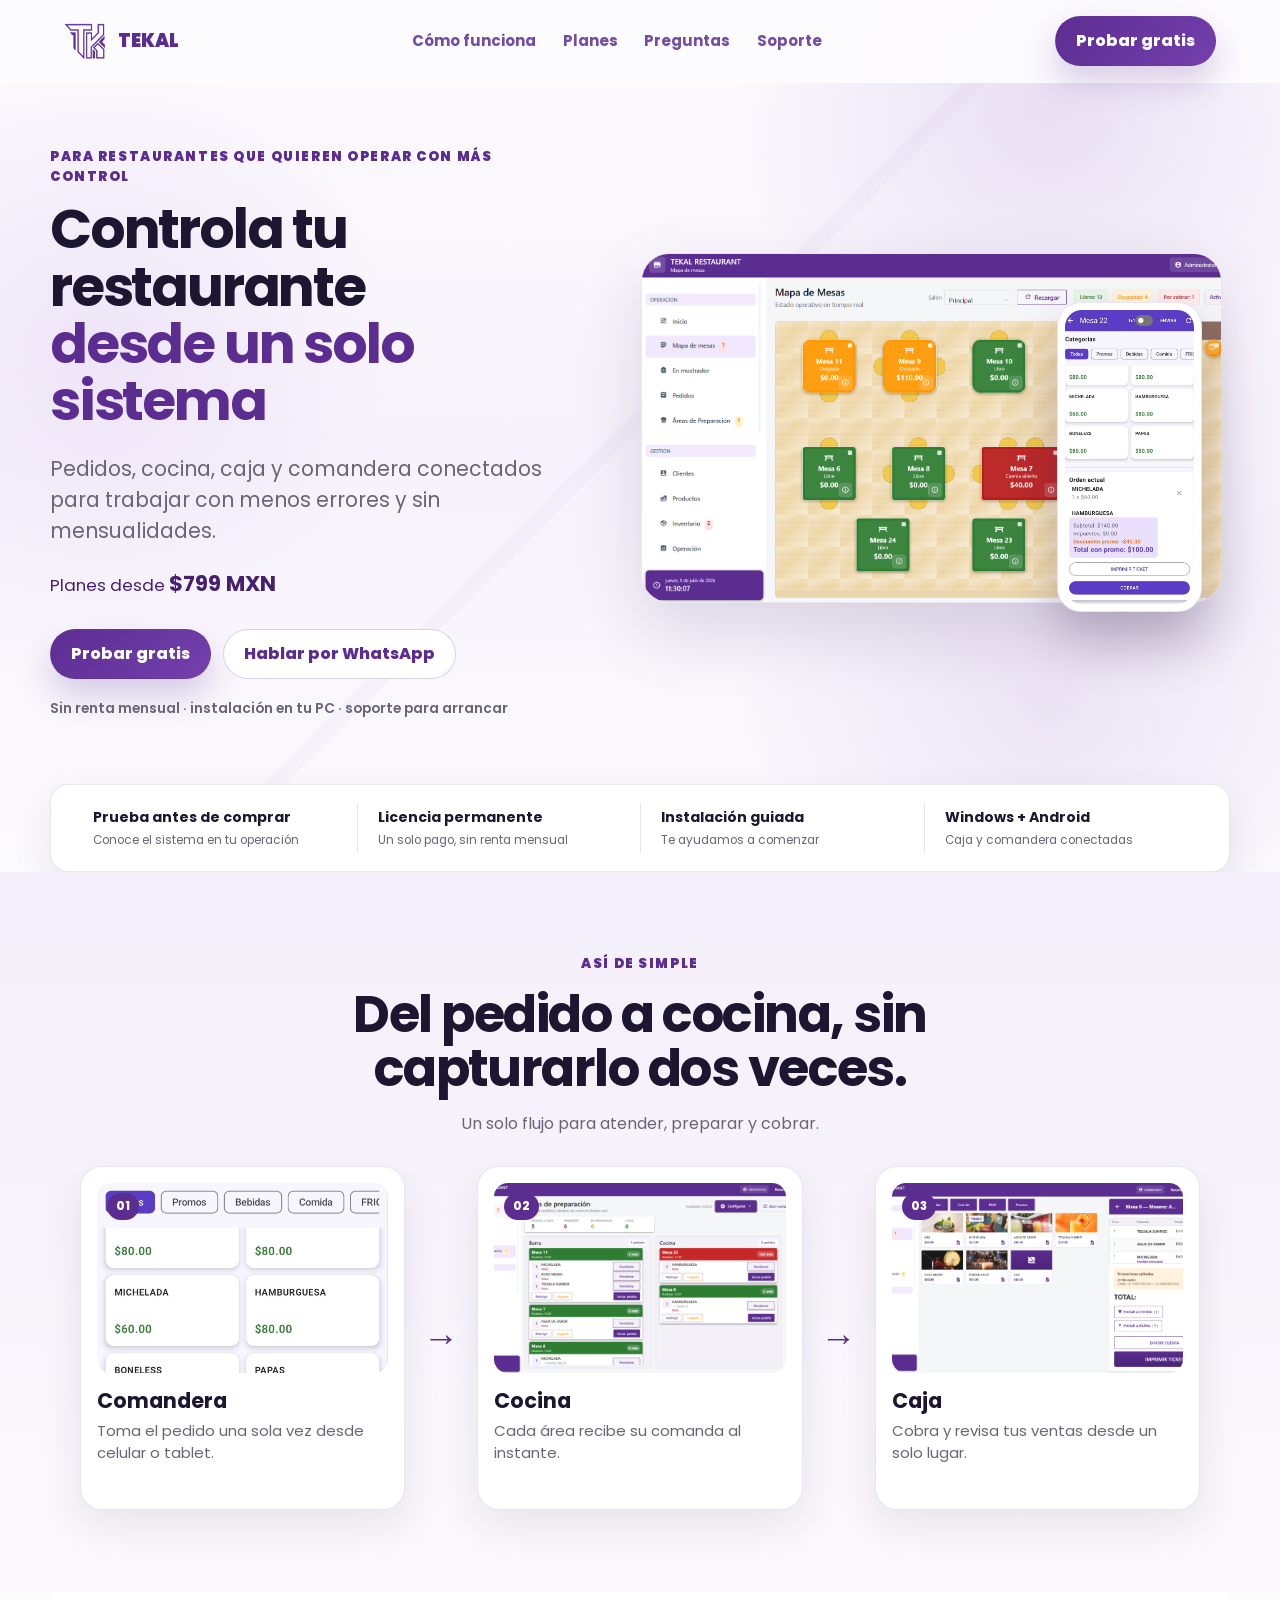
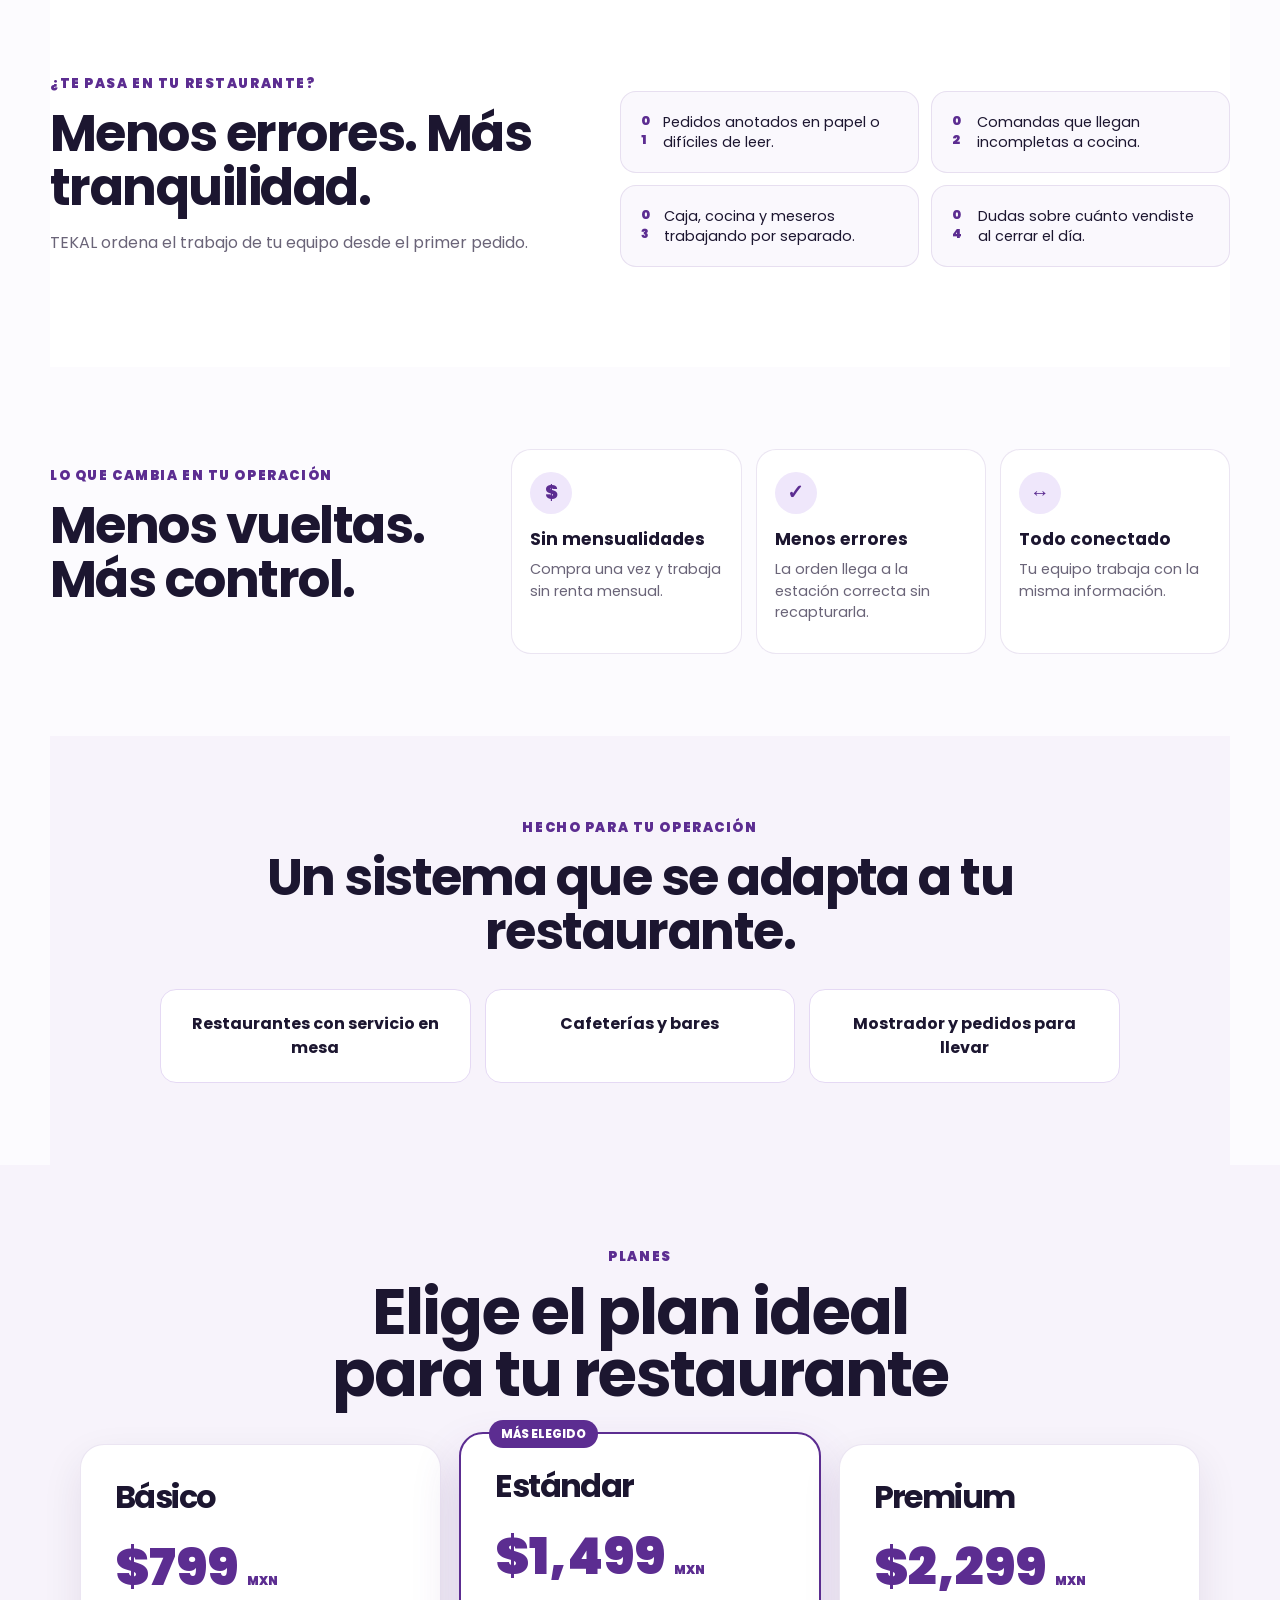
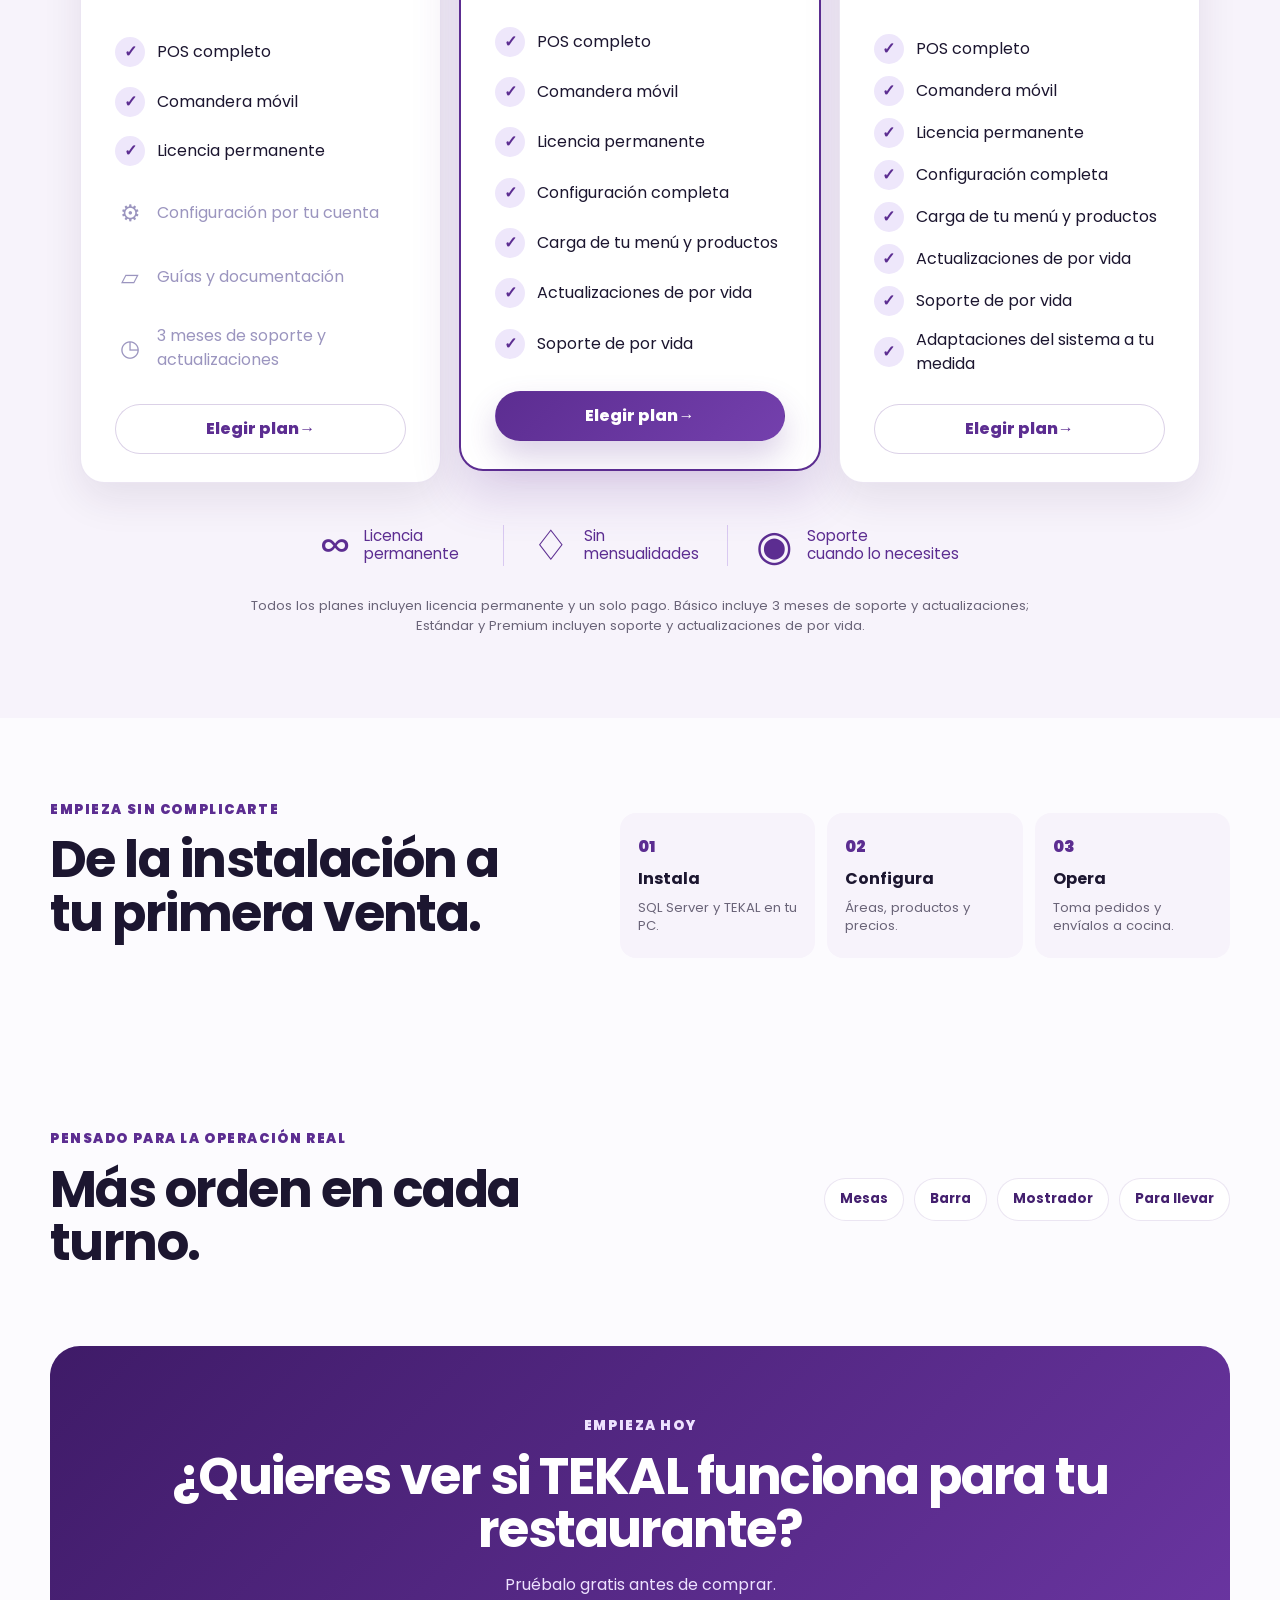
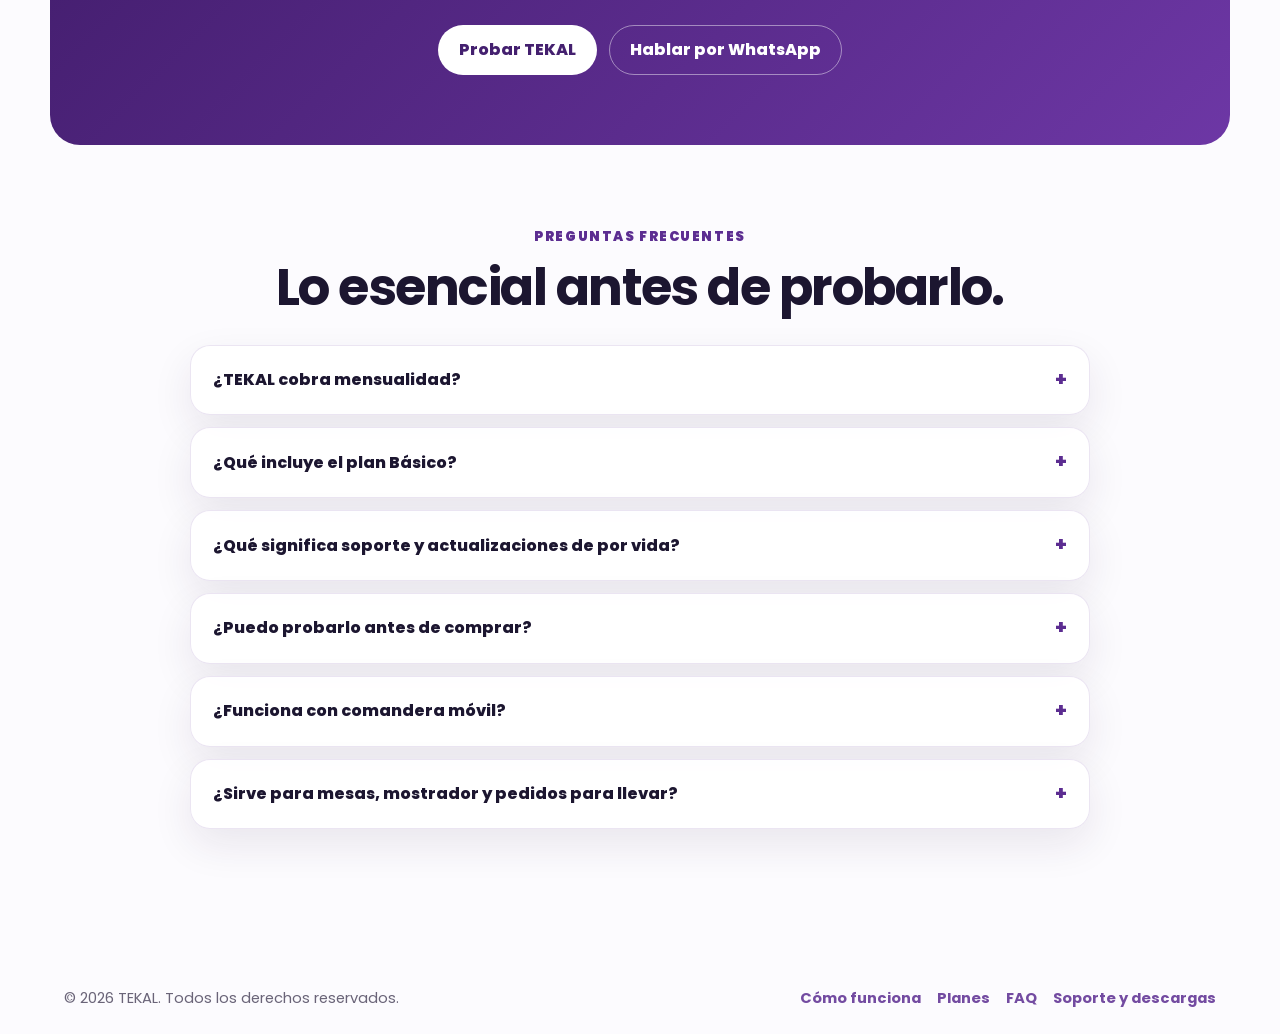
==== index.html @ 5bdc5429 "Mejorar landing y planes comerciales" ====
<!doctype html>
<html lang="es">
  <head>
    <meta charset="utf-8">
    <meta name="viewport" content="width=device-width, initial-scale=1">
    <meta name="description" content="Controla pedidos, cocina y caja con TEKAL: un punto de venta para restaurantes con licencia permanente y sin mensualidades.">
    <meta name="keywords" content="POS restaurante sin mensualidades, punto de venta restaurante, comandera, cocina, licencia permanente, TEKAL">
    <meta name="color-scheme" content="light">
    <meta name="tekal-license-api" content="https://licencias.tekalpos.com">
    <title>TEKAL | Punto de venta para restaurantes sin mensualidades</title>
    <link rel="preconnect" href="https://fonts.googleapis.com">
    <link rel="preconnect" href="https://fonts.gstatic.com" crossorigin>
    <link href="https://fonts.googleapis.com/css2?family=Poppins:wght@400;500;600;700;800;900&display=swap" rel="stylesheet">
    <link rel="stylesheet" href="styles.css">
  </head>
  <body class="landing-page">
    <header class="site-header landing-header">
      <a class="brand" href="#inicio" aria-label="TEKAL inicio">
        <img class="brand-logo" src="LOGO.png" alt="" width="40" height="40">
        <span>TEKAL</span>
      </a>
      <nav class="nav" aria-label="Principal">
        <a href="#funciona">Cómo funciona</a>
        <a href="#planes">Planes</a>
        <a href="#preguntas">Preguntas</a>
        <a href="descargas.html">Soporte</a>
      </nav>
      <a class="header-cta" href="descargas.html#probar">Probar gratis</a>
    </header>

    <main id="inicio">
      <section class="landing-hero">
        <div class="landing-hero-copy">
          <p class="eyebrow">Para restaurantes que quieren operar con más control</p>
          <h1>Controla tu restaurante<br><span>desde un solo sistema</span></h1>
          <p class="landing-lead">Pedidos, cocina, caja y comandera conectados para trabajar con menos errores y sin mensualidades.</p>
          <p class="landing-price">Planes desde <strong>$799 MXN</strong></p>
          <div class="landing-actions">
            <a class="button primary" href="descargas.html#probar">Probar gratis</a>
            <a class="button secondary" href="https://wa.me/524641163543?text=Hola,%20quiero%20saber%20si%20TEKAL%20funciona%20para%20mi%20restaurante" target="_blank" rel="noopener">Hablar por WhatsApp</a>
          </div>
          <p class="landing-reassurance">Sin renta mensual · instalación en tu PC · soporte para arrancar</p>
        </div>
        <div class="landing-hero-visual" aria-label="TEKAL en punto de venta y comandera móvil">
          <figure class="landing-desktop-shot">
            <img src="pc.png" alt="Punto de venta TEKAL con mapa de mesas y operación de restaurante" width="1912" height="974" fetchpriority="high">
          </figure>
          <figure class="landing-mobile-shot">
            <img src="comandera.jpg" alt="Comandera móvil TEKAL para tomar pedidos" width="960" height="1920" fetchpriority="high">
          </figure>
        </div>
      </section>

      <section class="landing-trust" aria-label="Razones para confiar en TEKAL">
        <div><strong>Prueba antes de comprar</strong><span>Conoce el sistema en tu operación</span></div>
        <div><strong>Licencia permanente</strong><span>Un solo pago, sin renta mensual</span></div>
        <div><strong>Instalación guiada</strong><span>Te ayudamos a comenzar</span></div>
        <div><strong>Windows + Android</strong><span>Caja y comandera conectadas</span></div>
      </section>

      <section id="funciona" class="landing-section landing-flow">
        <div class="landing-heading">
          <p class="eyebrow">Así de simple</p>
          <h2>Del pedido a cocina, sin capturarlo dos veces.</h2>
          <p>Un solo flujo para atender, preparar y cobrar.</p>
        </div>
        <div class="flow-grid">
          <article class="flow-card">
            <span class="flow-number">01</span>
            <img src="comandera.jpg" alt="Pedido tomado desde la comandera" loading="lazy">
            <h3>Comandera</h3>
            <p>Toma el pedido una sola vez desde celular o tablet.</p>
          </article>
          <div class="flow-arrow" aria-hidden="true">→</div>
          <article class="flow-card">
            <span class="flow-number">02</span>
            <img src="comandas.png" alt="Comandas recibidas en cocina" loading="lazy">
            <h3>Cocina</h3>
            <p>Cada área recibe su comanda al instante.</p>
          </article>
          <div class="flow-arrow" aria-hidden="true">→</div>
          <article class="flow-card">
            <span class="flow-number">03</span>
            <img src="gestion.png" alt="Caja TEKAL lista para cobrar" loading="lazy">
            <h3>Caja</h3>
            <p>Cobra y revisa tus ventas desde un solo lugar.</p>
          </article>
        </div>
      </section>

      <section class="landing-section landing-problems">
        <div class="landing-heading landing-heading-left">
          <p class="eyebrow">¿Te pasa en tu restaurante?</p>
          <h2>Menos errores. Más tranquilidad.</h2>
          <p>TEKAL ordena el trabajo de tu equipo desde el primer pedido.</p>
        </div>
        <div class="problem-list">
          <div><span>01</span><p>Pedidos anotados en papel o difíciles de leer.</p></div>
          <div><span>02</span><p>Comandas que llegan incompletas a cocina.</p></div>
          <div><span>03</span><p>Caja, cocina y meseros trabajando por separado.</p></div>
          <div><span>04</span><p>Dudas sobre cuánto vendiste al cerrar el día.</p></div>
        </div>
      </section>

      <section class="landing-section landing-benefits-wrap">
        <div class="landing-heading landing-heading-left">
          <p class="eyebrow">Lo que cambia en tu operación</p>
          <h2>Menos vueltas. Más control.</h2>
        </div>
        <div class="benefits-grid">
          <article class="benefit-card">
            <span class="benefit-icon">$</span>
            <h3>Sin mensualidades</h3>
            <p>Compra una vez y trabaja sin renta mensual.</p>
          </article>
          <article class="benefit-card">
            <span class="benefit-icon">✓</span>
            <h3>Menos errores</h3>
            <p>La orden llega a la estación correcta sin recapturarla.</p>
          </article>
          <article class="benefit-card">
            <span class="benefit-icon">↔</span>
            <h3>Todo conectado</h3>
            <p>Tu equipo trabaja con la misma información.</p>
          </article>
        </div>
      </section>

      <section class="landing-section landing-audience">
        <div class="landing-heading">
          <p class="eyebrow">Hecho para tu operación</p>
          <h2>Un sistema que se adapta a tu restaurante.</h2>
        </div>
        <div class="audience-grid">
          <span>Restaurantes con servicio en mesa</span>
          <span>Cafeterías y bares</span>
          <span>Mostrador y pedidos para llevar</span>
        </div>
      </section>

      <section id="planes" class="landing-section landing-pricing">
        <div class="landing-heading">
          <p class="eyebrow">Planes</p>
          <h2>Elige el plan ideal<br>para tu restaurante</h2>
        </div>
        <div class="landing-price-grid">
          <article class="landing-price-card">
            <h3>Básico</h3>
            <p class="landing-card-price">$799 <small>MXN</small></p>
            <ul class="plan-feature-list">
              <li>POS completo</li>
              <li>Comandera móvil</li>
              <li>Licencia permanente</li>
              <li class="is-muted"><span class="plan-feature-icon" aria-hidden="true">⚙</span>Configuración por tu cuenta</li>
              <li class="is-muted"><span class="plan-feature-icon" aria-hidden="true">▱</span>Guías y documentación</li>
              <li class="is-muted"><span class="plan-feature-icon" aria-hidden="true">◷</span>3 meses de soporte y actualizaciones</li>
            </ul>
            <a class="button secondary" href="https://wa.me/524641163543?text=Hola,%20quiero%20informacion%20del%20plan%20Basico%20de%20TEKAL" target="_blank" rel="noopener">Elegir plan <span aria-hidden="true">→</span></a>
          </article>
          <article class="landing-price-card is-featured">
            <p class="plan-tag">Más elegido</p>
            <h3>Estándar</h3>
            <p class="landing-card-price">$1,499 <small>MXN</small></p>
            <ul class="plan-feature-list">
              <li>POS completo</li>
              <li>Comandera móvil</li>
              <li>Licencia permanente</li>
              <li>Configuración completa</li>
              <li>Carga de tu menú y productos</li>
              <li>Actualizaciones de por vida</li>
              <li>Soporte de por vida</li>
            </ul>
            <a class="button primary" href="https://wa.me/524641163543?text=Hola,%20quiero%20informacion%20del%20plan%20Estandar%20de%20TEKAL" target="_blank" rel="noopener">Elegir plan <span aria-hidden="true">→</span></a>
          </article>
          <article class="landing-price-card">
            <h3>Premium</h3>
            <p class="landing-card-price">$2,299 <small>MXN</small></p>
            <ul class="plan-feature-list">
              <li>POS completo</li>
              <li>Comandera móvil</li>
              <li>Licencia permanente</li>
              <li>Configuración completa</li>
              <li>Carga de tu menú y productos</li>
              <li>Actualizaciones de por vida</li>
              <li>Soporte de por vida</li>
              <li>Adaptaciones del sistema a tu medida</li>
            </ul>
            <a class="button secondary" href="https://wa.me/524641163543?text=Hola,%20quiero%20informacion%20del%20plan%20Premium%20de%20TEKAL" target="_blank" rel="noopener">Elegir plan <span aria-hidden="true">→</span></a>
          </article>
        </div>
        <div class="plan-value-strip" aria-label="Beneficios incluidos">
          <div><span aria-hidden="true">∞</span><p>Licencia<br>permanente</p></div>
          <div><span aria-hidden="true">♢</span><p>Sin<br>mensualidades</p></div>
          <div><span aria-hidden="true">◉</span><p>Soporte<br>cuando lo necesites</p></div>
        </div>
        <p class="plan-terms">Todos los planes incluyen licencia permanente y un solo pago. Básico incluye 3 meses de soporte y actualizaciones; Estándar y Premium incluyen soporte y actualizaciones de por vida.</p>
      </section>

      <section class="landing-section landing-setup">
        <div class="landing-heading landing-heading-left">
          <p class="eyebrow">Empieza sin complicarte</p>
          <h2>De la instalación a tu primera venta.</h2>
        </div>
        <ol class="setup-steps">
          <li><strong>Instala</strong><span>SQL Server y TEKAL en tu PC.</span></li>
          <li><strong>Configura</strong><span>Áreas, productos y precios.</span></li>
          <li><strong>Opera</strong><span>Toma pedidos y envíalos a cocina.</span></li>
        </ol>
      </section>

      <section class="landing-proof" aria-label="Tipos de operación">
        <div>
          <p class="eyebrow">Pensado para la operación real</p>
          <h2>Más orden en cada turno.</h2>
        </div>
        <div class="proof-points">
          <span>Mesas</span><span>Barra</span><span>Mostrador</span><span>Para llevar</span>
        </div>
      </section>

      <section class="landing-final-cta">
        <p class="eyebrow">Empieza hoy</p>
        <h2>¿Quieres ver si TEKAL funciona para tu restaurante?</h2>
        <p>Pruébalo gratis antes de comprar.</p>
        <div class="landing-actions">
          <a class="button primary" href="descargas.html#probar">Probar TEKAL</a>
          <a class="button secondary" href="https://wa.me/524641163543?text=Hola,%20quiero%20probar%20TEKAL%20en%20mi%20restaurante" target="_blank" rel="noopener">Hablar por WhatsApp</a>
        </div>
      </section>

      <section id="preguntas" class="landing-section landing-faq">
        <div class="landing-heading">
          <p class="eyebrow">Preguntas frecuentes</p>
          <h2>Lo esencial antes de probarlo.</h2>
        </div>
        <div class="faq-list">
          <details><summary>¿TEKAL cobra mensualidad?<span>+</span></summary><p>No. TEKAL se vende con licencia permanente y un solo pago.</p></details>
          <details><summary>¿Qué incluye el plan Básico?<span>+</span></summary><p>POS completo, comandera móvil, licencia permanente, guías y 3 meses de soporte y actualizaciones.</p></details>
          <details><summary>¿Qué significa soporte y actualizaciones de por vida?<span>+</span></summary><p>En Estándar y Premium incluye acompañamiento y acceso a nuevas versiones durante la vida de tu licencia.</p></details>
          <details><summary>¿Puedo probarlo antes de comprar?<span>+</span></summary><p>Sí. Descarga el instalador, pruébalo y escríbenos si quieres apoyo para configurarlo.</p></details>
          <details><summary>¿Funciona con comandera móvil?<span>+</span></summary><p>Sí. La comandera Android permite tomar pedidos y enviarlos directo a cocina o barra.</p></details>
          <details><summary>¿Sirve para mesas, mostrador y pedidos para llevar?<span>+</span></summary><p>Sí. Puedes adaptar el flujo a servicio en mesa, barra, mostrador y pedidos para llevar.</p></details>
        </div>
      </section>
    </main>

    <footer class="footer landing-footer">
      <span>&copy; <span id="year">2026</span> TEKAL. Todos los derechos reservados.</span>
      <nav aria-label="Footer">
        <a href="#funciona">Cómo funciona</a>
        <a href="#planes">Planes</a>
        <a href="#preguntas">FAQ</a>
        <a href="descargas.html">Soporte y descargas</a>
      </nav>
    </footer>
    <script src="script.js"></script>
  </body>
</html>
---- styles.css ----
:root {
  color-scheme: light;
  --bg: #f7f4fb;
  --bg-strong: #efe8f8;
  --surface: rgba(255, 255, 255, 0.92);
  --surface-strong: #ffffff;
  --surface-dark: #241436;
  --text: #1c1630;
  --muted: #6a6478;
  --line: rgba(92, 45, 145, 0.12);
  --accent: #5c2d91;
  --accent-strong: #44206f;
  --accent-soft: #efe7fb;
  --accent-glow: rgba(92, 45, 145, 0.15);
  --success: #0f766e;
  --shadow: 0 28px 70px rgba(40, 22, 68, 0.14);
  --shadow-soft: 0 16px 40px rgba(40, 22, 68, 0.09);
  --radius-lg: 28px;
  --radius-md: 20px;
  --radius-sm: 14px;
}

* {
  box-sizing: border-box;
}

html {
  scroll-behavior: smooth;
}

body {
  margin: 0;
  background:
    radial-gradient(circle at top left, rgba(92, 45, 145, 0.12), transparent 28%),
    radial-gradient(circle at 85% 12%, rgba(170, 146, 209, 0.2), transparent 20%),
    linear-gradient(180deg, #fbf9ff 0%, var(--bg) 100%);
  color: var(--text);
  font-family: Poppins, "Segoe UI", sans-serif;
  line-height: 1.5;
}

a {
  color: inherit;
  text-decoration: none;
}

img {
  display: block;
  max-width: 100%;
}

button,
input,
textarea,
select {
  font: inherit;
}

h1,
h2,
h3,
p,
span,
li,
strong {
  overflow-wrap: anywhere;
}

.site-header {
  position: sticky;
  top: 0;
  z-index: 30;
  display: grid;
  grid-template-columns: auto 1fr auto;
  align-items: center;
  gap: 24px;
  padding: 16px clamp(20px, 5vw, 72px);
  border-bottom: 1px solid rgba(255, 255, 255, 0.55);
  background: rgba(251, 249, 255, 0.96);
}

.brand {
  display: inline-flex;
  align-items: center;
  gap: 12px;
  color: var(--accent);
  font-size: 1.15rem;
  font-weight: 900;
}

.brand-logo {
  width: 42px;
  height: 42px;
  object-fit: contain;
}

.nav {
  display: flex;
  justify-content: center;
  gap: clamp(12px, 2.1vw, 28px);
  color: var(--accent);
  font-size: 0.94rem;
  font-weight: 700;
}

.nav a,
.footer nav a {
  opacity: 0.85;
  transition: opacity 160ms ease, transform 160ms ease;
}

.nav a:hover,
.footer nav a:hover {
  opacity: 1;
  transform: translateY(-1px);
}

.header-cta,
.button {
  display: inline-flex;
  align-items: center;
  justify-content: center;
  min-height: 48px;
  border-radius: 999px;
  padding: 12px 20px;
  border: 1px solid transparent;
  font-weight: 800;
  text-align: center;
  transition: transform 160ms ease, box-shadow 160ms ease, background 160ms ease, border-color 160ms ease;
}

.header-cta,
.button.primary {
  background: linear-gradient(135deg, var(--accent) 0%, #7440ad 100%);
  color: #fff;
  box-shadow: 0 16px 32px rgba(92, 45, 145, 0.22);
}

.button.secondary {
  border-color: rgba(92, 45, 145, 0.22);
  background: rgba(255, 255, 255, 0.92);
  color: var(--accent);
}

.button.ghost {
  border-color: transparent;
  background: rgba(92, 45, 145, 0.08);
  color: var(--accent-strong);
}

.button.large {
  min-width: 240px;
}

.header-cta:hover,
.button:hover {
  transform: translateY(-1px);
}

.hero {
  padding: clamp(64px, 9vw, 120px) clamp(20px, 5vw, 72px);
}

.hero-grid {
  display: grid;
  grid-template-columns: minmax(0, 1.08fr) minmax(360px, 0.92fr);
  align-items: center;
  gap: clamp(34px, 6vw, 84px);
}

.hero-copy {
  max-width: 760px;
}

.eyebrow {
  margin: 0 0 14px;
  color: var(--accent);
  font-size: 0.82rem;
  font-weight: 900;
  letter-spacing: 0.12em;
  text-transform: uppercase;
}

h1 {
  margin: 0;
  font-size: clamp(2.55rem, 6vw, 5.4rem);
  line-height: 0.95;
  letter-spacing: -0.04em;
}

h2 {
  margin: 0;
  font-size: clamp(2rem, 4vw, 3.4rem);
  line-height: 1.02;
  letter-spacing: -0.03em;
}

h3 {
  margin: 0;
  font-size: clamp(1.25rem, 2vw, 1.7rem);
  line-height: 1.12;
}

.lead,
.section-heading p,
.zigzag-copy p,
.price-note,
.support-card p,
.route-card p,
.use-card p,
.faq-list p,
.contact-copy p {
  color: var(--muted);
}

.lead {
  max-width: 700px;
  margin: 24px 0 0;
  font-size: clamp(1.04rem, 1.8vw, 1.18rem);
}

.hero-actions,
.stack-actions,
.contact-inline,
.contact-actions {
  display: flex;
  flex-wrap: wrap;
  gap: 12px;
}

.hero-actions {
  margin-top: 32px;
}

.hero-metrics {
  display: grid;
  grid-template-columns: repeat(3, minmax(0, 1fr));
  gap: 14px;
  margin-top: 28px;
}

.hero-metrics article,
.trust-card,
.route-card,
.use-card,
.support-card,
.price-card,
.route-blueprint,
.faq-list details {
  border: 1px solid var(--line);
  background: var(--surface);
  box-shadow: var(--shadow-soft);
}

.hero-metrics article {
  display: grid;
  gap: 8px;
  min-height: 118px;
  padding: 20px;
  border-radius: var(--radius-md);
}

.hero-metrics strong {
  font-size: 1rem;
}

.hero-metrics span {
  color: var(--muted);
  font-size: 0.92rem;
}

.hero-visual {
  min-height: 470px;
}

.device-stage {
  position: relative;
  min-height: 470px;
}

.product-shot,
.feature-shot {
  margin: 0;
}

.product-shot img,
.feature-shot img {
  display: block;
  width: 100%;
  height: auto;
  object-fit: cover;
}

.product-shot figcaption,
.feature-shot figcaption {
  margin-top: 12px;
  color: var(--muted);
  font-size: 0.88rem;
}

.product-shot-label {
  color: var(--muted);
  font-size: 0.82rem;
  line-height: 1.35;
}

.product-shot-desktop,
.product-shot-mobile,
.feature-shot,
.kitchen-note {
  border: 1px solid var(--line);
  background: var(--surface);
  box-shadow: var(--shadow-soft);
}

.product-shot-desktop {
  position: absolute;
  top: 26px;
  right: 34px;
  left: 34px;
  max-width: 560px;
  margin-left: auto;
  padding: 14px;
  border-radius: 32px;
  box-shadow: 0 34px 60px rgba(33, 17, 58, 0.2);
}

.product-shot-desktop img {
  border-radius: 20px;
}

.product-shot-mobile {
  position: absolute;
  right: 10px;
  bottom: 86px;
  width: 168px;
  padding: 9px;
  border-radius: 28px;
  transform: none;
  box-shadow: 0 28px 50px rgba(28, 14, 49, 0.24);
  z-index: 2;
}

.product-shot-mobile img {
  border-radius: 18px;
}

.product-shot-mobile figcaption {
  margin-top: 10px;
  font-size: 0.8rem;
}

.product-shot-label-mobile {
  position: absolute;
  right: 2px;
  bottom: 10px;
  width: 186px;
  text-align: center;
}

.section {
  padding: clamp(60px, 8vw, 104px) clamp(20px, 5vw, 72px);
  content-visibility: auto;
  contain-intrinsic-size: 780px;
}

.section-soft {
  background:
    radial-gradient(circle at top right, rgba(92, 45, 145, 0.08), transparent 24%),
    linear-gradient(180deg, rgba(239, 232, 248, 0.58), rgba(251, 249, 255, 0.28));
}

.section-heading {
  max-width: 860px;
  margin-bottom: 34px;
}

.section-heading.centered {
  margin-right: auto;
  margin-left: auto;
  text-align: center;
}

.section-heading p {
  margin: 14px 0 0;
  font-size: 1rem;
}

.section-heading.centered p {
  margin-right: auto;
  margin-left: auto;
}

.trust-strip {
  display: grid;
  grid-template-columns: repeat(3, minmax(0, 1fr));
  gap: 16px;
  padding-top: 0;
}

.trust-card {
  padding: 18px 20px;
  border-radius: var(--radius-md);
  font-weight: 700;
}

.zigzag-stack {
  display: grid;
  gap: 24px;
}

.zigzag-row {
  display: grid;
  grid-template-columns: minmax(0, 1fr) minmax(320px, 0.9fr);
  align-items: center;
  gap: clamp(20px, 4vw, 48px);
  padding: clamp(22px, 3vw, 34px);
  border-radius: 34px;
  background: linear-gradient(180deg, rgba(255, 255, 255, 0.9), rgba(244, 238, 252, 0.8));
  border: 1px solid rgba(92, 45, 145, 0.1);
  box-shadow: var(--shadow-soft);
}

.zigzag-row.reverse {
  grid-template-columns: minmax(320px, 0.9fr) minmax(0, 1fr);
}

.zigzag-row.reverse .zigzag-copy {
  order: 2;
}

.zigzag-row.reverse .zigzag-visual {
  order: 1;
}

.zigzag-copy {
  display: grid;
  gap: 16px;
}

.mini-benefits {
  display: flex;
  flex-wrap: wrap;
  gap: 10px;
}

.mini-benefits span,
.contact-points span {
  display: inline-flex;
  align-items: center;
  min-height: 40px;
  border: 1px solid rgba(92, 45, 145, 0.12);
  border-radius: 999px;
  padding: 8px 14px;
  background: rgba(255, 255, 255, 0.86);
  color: var(--text);
  font-size: 0.9rem;
  font-weight: 700;
}

.zigzag-visual {
  display: grid;
  place-items: center;
}

.feature-shot {
  width: 100%;
  padding: 12px;
  border-radius: 24px;
  box-shadow: 0 24px 44px rgba(34, 18, 58, 0.14);
}

.feature-shot img {
  border-radius: 16px;
}

.feature-shot-mobile {
  max-width: 240px;
  transform: none;
}

.feature-shot-desktop {
  max-width: 420px;
}

.feature-shot.compact {
  max-width: 320px;
}

.kitchen-proof {
  display: grid;
  gap: 16px;
  width: 100%;
  max-width: 420px;
}

.kitchen-note {
  border-radius: 24px;
  padding: 20px;
}

.kitchen-note strong {
  display: block;
  margin-bottom: 8px;
  font-size: 1.02rem;
}

.kitchen-note p {
  margin: 0;
}

.pricing-grid,
.route-grid,
.download-grid,
.use-grid {
  display: grid;
  gap: 18px;
}

.pricing-grid {
  grid-template-columns: repeat(3, minmax(0, 1fr));
}

.price-card,
.support-card,
.route-card,
.use-card {
  display: flex;
  flex-direction: column;
  border-radius: 28px;
  padding: 28px;
}

.price-card {
  min-height: 470px;
}

.price-card.featured {
  border-color: rgba(92, 45, 145, 0.26);
  box-shadow: var(--shadow);
}

.plan-tag,
.support-kicker {
  align-self: flex-start;
  margin: 0 0 14px;
  border-radius: 999px;
  padding: 7px 12px;
  background: rgba(92, 45, 145, 0.12);
  color: var(--accent);
  font-size: 0.78rem;
  font-weight: 900;
  text-transform: uppercase;
}

.price {
  margin: 10px 0 0;
  color: var(--accent);
  font-size: 1.8rem;
  font-weight: 900;
}

.price-card ul {
  display: grid;
  gap: 12px;
  margin: 20px 0 0;
  padding: 0;
  list-style: none;
}

.price-card li {
  position: relative;
  padding-left: 28px;
  color: var(--muted);
}

.price-card li::before {
  content: "✓";
  position: absolute;
  top: 0;
  left: 0;
  color: var(--accent);
  font-weight: 900;
}

.price-card .button,
.support-card .button {
  margin-top: auto;
}

.price-note {
  max-width: 860px;
  margin: 18px auto 0;
  text-align: center;
}

.use-grid {
  grid-template-columns: repeat(4, minmax(0, 1fr));
}

.use-card {
  min-height: 190px;
  justify-content: space-between;
}

.faq-list {
  display: grid;
  gap: 12px;
  max-width: 920px;
  margin: 0 auto;
}

.faq-list details {
  overflow: hidden;
  border-radius: 20px;
}

.faq-list summary {
  display: flex;
  align-items: center;
  justify-content: space-between;
  gap: 18px;
  cursor: pointer;
  padding: 20px 22px;
  font-weight: 800;
  list-style: none;
}

.faq-list summary::-webkit-details-marker {
  display: none;
}

.faq-list summary span {
  color: var(--accent);
  font-size: 1.2rem;
}

.faq-list p {
  margin: 0;
  padding: 0 22px 20px;
}

.route-blueprint {
  border-radius: 34px;
}

.route-grid,
.download-grid {
  grid-template-columns: repeat(3, minmax(0, 1fr));
}

.route-card strong,
.support-card h3,
.use-card h3 {
  margin-bottom: 10px;
}

.contact {
  display: grid;
  grid-template-columns: minmax(0, 1fr) auto;
  align-items: center;
  gap: 28px;
  padding: clamp(52px, 8vw, 94px) clamp(20px, 5vw, 72px);
  background:
    radial-gradient(circle at top right, rgba(255, 255, 255, 0.16), transparent 28%),
    linear-gradient(135deg, #341d53 0%, var(--accent) 100%);
  color: #fff;
  content-visibility: auto;
  contain-intrinsic-size: 420px;
}

.contact-copy h2,
.contact .eyebrow {
  color: #fff;
}

.contact .eyebrow {
  opacity: 0.76;
}

.contact-copy p:not(.eyebrow) {
  margin-top: 14px;
  color: rgba(255, 255, 255, 0.82);
}

.contact-points {
  display: flex;
  flex-wrap: wrap;
  gap: 10px;
  margin-top: 20px;
}

.contact-points span {
  border-color: rgba(255, 255, 255, 0.18);
  background: rgba(255, 255, 255, 0.12);
  color: #fff;
}

.contact-info {
  font-weight: 800;
}

.contact-actions {
  justify-content: flex-end;
}

.contact .button.secondary {
  border-color: rgba(255, 255, 255, 0.22);
  background: rgba(255, 255, 255, 0.12);
  color: #fff;
}

.footer {
  display: flex;
  align-items: center;
  justify-content: space-between;
  gap: 18px;
  padding: 24px clamp(20px, 5vw, 72px);
  color: var(--muted);
  font-size: 0.92rem;
}

.footer nav {
  display: flex;
  flex-wrap: wrap;
  gap: 16px;
  color: var(--accent);
  font-weight: 700;
}

.support-hero {
  min-height: auto;
  padding-bottom: 40px;
}

.downloads-page .hero-copy {
  max-width: 860px;
}

.support-card {
  min-height: 290px;
}

.stack-actions {
  margin-top: 16px;
}

.contact-inline {
  justify-content: center;
  margin-top: 24px;
}

@media (max-width: 1120px) {
  .site-header {
    grid-template-columns: 1fr auto;
  }

  .nav {
    grid-column: 1 / -1;
    grid-row: 2;
    justify-content: flex-start;
    overflow-x: auto;
    padding-bottom: 2px;
  }

  .hero-grid,
  .zigzag-row,
  .zigzag-row.reverse,
  .contact {
    grid-template-columns: 1fr;
  }

  .zigzag-row.reverse .zigzag-copy,
  .zigzag-row.reverse .zigzag-visual {
    order: initial;
  }

  .hero-metrics,
  .trust-strip,
  .pricing-grid,
  .route-grid,
  .download-grid,
  .use-grid {
    grid-template-columns: repeat(2, minmax(0, 1fr));
  }

  .hero-visual {
    min-height: 500px;
  }

  .contact-actions {
    justify-content: flex-start;
  }
}

@media (max-width: 760px) {
  .site-header,
  .footer {
    align-items: stretch;
  }

  .site-header {
    gap: 14px;
  }

  .nav {
    gap: 16px;
  }

  .hero-actions,
  .stack-actions,
  .contact-inline,
  .contact-actions {
    flex-direction: column;
  }

  .button,
  .header-cta {
    width: 100%;
  }

  .hero-metrics,
  .trust-strip,
  .pricing-grid,
  .route-grid,
  .download-grid,
  .use-grid {
    grid-template-columns: 1fr;
  }

  .hero-visual,
  .device-stage {
    min-height: 430px;
  }

  .product-shot-desktop {
    top: 8px;
    right: 28px;
    left: 0;
    max-width: 100%;
    padding: 10px;
    transform: none;
  }

  .product-shot-mobile {
    right: 0;
    bottom: 72px;
    width: 138px;
  }

  .product-shot-label-mobile {
    right: -8px;
    bottom: 6px;
    width: 154px;
    font-size: 0.76rem;
  }

  .price-card,
  .support-card,
  .use-card {
    min-height: auto;
  }

  .footer {
    flex-direction: column;
  }
}

.portal-page .site-header {
  position: sticky;
}

.portal-auth-locked .site-header,
.portal-auth-locked .footer {
  display: none;
}

.portal-auth-locked main {
  min-height: 100vh;
}

.portal-login {
  min-height: calc(100vh - 90px);
  display: grid;
  place-items: center;
}

.portal-login-card,
.panel-like {
  border: 1px solid var(--line);
  background: var(--surface);
  box-shadow: var(--shadow-soft);
  border-radius: var(--radius-lg);
}

.portal-login-card {
  width: min(100%, 640px);
  padding: 36px;
}

.portal-form {
  display: grid;
  gap: 14px;
  margin-top: 24px;
}

.portal-form label {
  display: grid;
  gap: 8px;
  font-weight: 700;
  color: var(--text);
}

.portal-form input {
  min-height: 48px;
  border: 1px solid var(--line);
  border-radius: 16px;
  padding: 12px 14px;
  background: #fff;
  color: var(--text);
}

.portal-status {
  margin-top: 16px;
  color: var(--muted);
  font-weight: 600;
}

.portal-hero {
  padding-bottom: 32px;
}

.portal-steps-card {
  margin-bottom: 18px;
}

.portal-steps {
  display: grid;
  gap: 16px;
  margin-top: 18px;
}

.portal-step {
  display: grid;
  grid-template-columns: 56px minmax(0, 1fr);
  gap: 16px;
  align-items: start;
  padding: 18px;
  border: 1px solid var(--line);
  border-radius: var(--radius-md);
  background: rgba(255, 255, 255, 0.72);
}

.portal-step-number {
  display: grid;
  place-items: center;
  width: 56px;
  height: 56px;
  border-radius: 18px;
  background: linear-gradient(135deg, var(--accent), #ff9f5a);
  color: #fff;
  font-size: 1.25rem;
  font-weight: 800;
  box-shadow: 0 14px 32px rgba(255, 127, 17, 0.22);
}

.portal-step strong {
  display: block;
  margin-bottom: 8px;
  font-size: 1.02rem;
}

.portal-step p {
  margin-bottom: 14px;
  color: var(--muted);
}

.portal-grid {
  align-items: start;
}

.panel-like {
  padding: 28px;
}

.portal-list {
  display: grid;
  gap: 14px;
}

.portal-list-item {
  border: 1px solid var(--line);
  border-radius: var(--radius-md);
  padding: 18px;
  background: rgba(255, 255, 255, 0.9);
}

.portal-list-item strong,
.portal-list-item span {
  display: block;
}

.portal-list-item span {
  margin-top: 4px;
  color: var(--muted);
}

.metric-meta {
  margin-top: 10px;
  color: var(--muted);
  font-size: 0.9rem;
}

.empty-state {
  color: var(--muted);
  font-weight: 600;
}

.dual-grid {
  display: grid;
  grid-template-columns: repeat(2, minmax(0, 1fr));
  gap: 18px;
}

.portal-standalone-card {
  text-align: center;
}

@media (max-width: 1120px) {
  .dual-grid {
    grid-template-columns: 1fr;
  }
}

@media (max-width: 640px) {
  .portal-step {
    grid-template-columns: 1fr;
  }
}

/* Landing comercial: una idea clara por bloque. Estas reglas se limitan a index.html. */
.landing-page {
  background: #fcfbfe;
}

.landing-header {
  background: rgba(252, 251, 254, 0.94);
  backdrop-filter: blur(14px);
}

.landing-hero,
.landing-section,
.landing-proof,
.landing-final-cta {
  width: min(1180px, calc(100% - 40px));
  margin-inline: auto;
}

.landing-hero {
  display: grid;
  grid-template-columns: minmax(0, 0.92fr) minmax(460px, 1.08fr);
  align-items: center;
  gap: clamp(38px, 7vw, 96px);
  min-height: min(680px, calc(100vh - 76px));
  padding: clamp(48px, 6vw, 82px) 0;
}

.landing-hero-copy h1 {
  max-width: 700px;
  font-size: clamp(2.45rem, 4.3vw, 4.25rem);
  line-height: 1.04;
}

.landing-hero-copy h1 span {
  color: var(--accent);
}

.landing-lead {
  max-width: 550px;
  margin: 25px 0 0;
  color: var(--muted);
  font-size: clamp(1.08rem, 1.7vw, 1.28rem);
}

.landing-price {
  margin: 22px 0 0;
  color: var(--accent-strong);
  font-size: 1.05rem;
}

.landing-price strong {
  font-size: 1.35rem;
}

.landing-actions {
  display: flex;
  flex-wrap: wrap;
  gap: 12px;
  margin-top: 28px;
}

.landing-reassurance {
  margin: 20px 0 0;
  color: var(--muted);
  font-size: 0.86rem;
  font-weight: 600;
}

.landing-hero-visual {
  position: relative;
  min-height: 410px;
}

.landing-desktop-shot,
.landing-mobile-shot {
  margin: 0;
  border: 1px solid var(--line);
  background: #fff;
  box-shadow: var(--shadow);
}

.landing-desktop-shot {
  position: absolute;
  inset: 25px 8px 35px 0;
  display: grid;
  place-items: center;
  overflow: hidden;
  border-radius: 28px;
  transform: none;
}

.landing-desktop-shot img {
  width: 100%;
  height: 100%;
  object-fit: cover;
  object-position: left center;
}

.landing-mobile-shot {
  position: absolute;
  right: 28px;
  bottom: 26px;
  width: 145px;
  height: 310px;
  padding: 7px;
  overflow: hidden;
  border-radius: 24px;
  transform: none;
  box-shadow: 0 28px 50px rgba(40, 22, 68, 0.24);
}

.landing-mobile-shot img {
  width: 100%;
  height: 100%;
  border-radius: 17px;
  object-fit: cover;
  object-position: top center;
}

.landing-section {
  padding: clamp(70px, 10vw, 118px) 0;
}

.landing-heading {
  max-width: 760px;
  margin: 0 auto 42px;
  text-align: center;
}

.landing-heading h2,
.landing-proof h2,
.landing-final-cta h2 {
  font-size: clamp(2rem, 4vw, 3.45rem);
  line-height: 1.05;
}

.landing-heading > p:not(.eyebrow) {
  margin: 16px auto 0;
  color: var(--muted);
}

.landing-heading-left {
  margin-left: 0;
  text-align: left;
}

.landing-flow {
  width: 100%;
  padding-inline: max(20px, calc((100% - 1180px) / 2));
  background: linear-gradient(180deg, #f4effa 0%, #fbf9fd 100%);
}

.flow-grid {
  display: grid;
  grid-template-columns: minmax(0, 1fr) auto minmax(0, 1fr) auto minmax(0, 1fr);
  align-items: center;
  gap: 18px;
  max-width: 1120px;
  margin: auto;
}

.flow-card {
  position: relative;
  min-height: 380px;
  padding: 16px 16px 22px;
  overflow: hidden;
  border: 1px solid var(--line);
  border-radius: 22px;
  background: #fff;
  box-shadow: var(--shadow-soft);
}

.flow-card img {
  width: 100%;
  height: 218px;
  margin-bottom: 20px;
  border-radius: 14px;
  object-fit: cover;
  object-position: top center;
}

.flow-card:first-child img {
  object-position: center 17%;
}

.flow-number {
  position: absolute;
  top: 26px;
  left: 26px;
  padding: 5px 9px;
  border-radius: 99px;
  background: var(--accent);
  color: #fff;
  font-size: 0.72rem;
  font-weight: 800;
}

.flow-card h3 {
  font-size: 1.3rem;
}

.flow-card p {
  margin: 8px 0 0;
  color: var(--muted);
  font-size: 0.93rem;
}

.flow-arrow {
  color: var(--accent);
  font-size: 2.25rem;
  font-weight: 800;
}

.landing-benefits-wrap {
  display: grid;
  grid-template-columns: 0.75fr 1.25fr;
  align-items: center;
  gap: 48px;
}

.benefits-grid {
  display: grid;
  grid-template-columns: repeat(3, minmax(0, 1fr));
  gap: 14px;
}

.benefit-card {
  min-height: 235px;
  padding: 28px 22px;
  border: 1px solid var(--line);
  border-radius: 20px;
  background: #fff;
}

.benefit-icon {
  display: grid;
  width: 42px;
  height: 42px;
  place-items: center;
  margin-bottom: 22px;
  border-radius: 50%;
  background: var(--accent-soft);
  color: var(--accent);
  font-size: 1.22rem;
  font-weight: 900;
}

.benefit-card h3 {
  font-size: 1.08rem;
}

.benefit-card p {
  margin: 10px 0 0;
  color: var(--muted);
  font-size: 0.9rem;
}

.landing-pricing {
  width: 100%;
  padding-inline: max(20px, calc((100% - 1180px) / 2));
  background: #f7f3fb;
}

.landing-price-grid {
  display: grid;
  grid-template-columns: repeat(3, minmax(0, 1fr));
  gap: 18px;
  max-width: 1120px;
  margin: auto;
}

.landing-price-card {
  position: relative;
  display: flex;
  flex-direction: column;
  min-height: 438px;
  padding: 30px;
  border: 1px solid var(--line);
  border-radius: 24px;
  background: #fff;
  box-shadow: var(--shadow-soft);
}

.landing-price-card.is-featured {
  border: 2px solid var(--accent);
  box-shadow: 0 24px 48px rgba(92, 45, 145, 0.18);
  transform: translateY(-12px);
}

.plan-tag {
  position: absolute;
  top: -14px;
  left: 28px;
  margin: 0;
  padding: 5px 12px;
  border-radius: 99px;
  background: var(--accent);
  color: #fff;
  font-size: 0.75rem;
  font-weight: 800;
}

.landing-card-price {
  margin: 16px 0 4px;
  color: var(--accent);
  font-size: 2.1rem;
  font-weight: 900;
}

.landing-card-price small {
  font-size: 0.75rem;
}

.landing-price-card > p:not(.landing-card-price):not(.plan-tag) {
  margin: 0;
  color: var(--muted);
  font-size: 0.92rem;
}

.landing-price-card ul {
  display: grid;
  gap: 10px;
  margin: 24px 0 28px;
  padding: 0;
  list-style: none;
  font-size: 0.9rem;
}

.landing-price-card li::before {
  margin-right: 8px;
  color: var(--accent);
  content: "✓";
  font-weight: 900;
}

.landing-price-card .button {
  margin-top: auto;
}

.landing-small-note {
  max-width: 900px;
  margin: 36px auto 0;
  color: var(--muted);
  text-align: center;
  font-size: 0.8rem;
}

.landing-proof {
  display: grid;
  grid-template-columns: 1fr 1fr;
  align-items: center;
  gap: 40px;
  padding: clamp(70px, 10vw, 110px) 0;
}

.proof-points {
  display: flex;
  flex-wrap: wrap;
  justify-content: flex-end;
  gap: 10px;
}

.proof-points span {
  padding: 10px 15px;
  border: 1px solid var(--line);
  border-radius: 99px;
  background: #fff;
  color: var(--accent-strong);
  font-size: 0.84rem;
  font-weight: 700;
}

.landing-final-cta {
  padding: clamp(64px, 9vw, 100px);
  border-radius: 30px;
  background: linear-gradient(135deg, #3f1b68, #6d37a5);
  color: #fff;
  text-align: center;
}

.landing-final-cta .eyebrow,
.landing-final-cta > p:not(.eyebrow) {
  color: #eee2ff;
}

.landing-final-cta > p:not(.eyebrow) {
  margin: 16px 0 0;
}

.landing-final-cta .landing-actions {
  justify-content: center;
}

.landing-final-cta .button.primary {
  background: #fff;
  color: var(--accent-strong);
  box-shadow: none;
}

.landing-final-cta .button.secondary {
  border-color: rgba(255,255,255,.45);
  background: transparent;
  color: #fff;
}

.landing-faq {
  max-width: 900px;
}

.landing-footer {
  margin-top: 84px;
}

@media (max-width: 900px) {
  .landing-hero {
    grid-template-columns: 1fr;
    min-height: auto;
  }

  .landing-hero-visual {
    max-width: 650px;
    width: 100%;
    margin-inline: auto;
  }

  .landing-benefits-wrap,
  .landing-proof {
    grid-template-columns: 1fr;
  }

  .benefits-grid {
    grid-template-columns: repeat(3, minmax(0, 1fr));
  }

  .proof-points {
    justify-content: flex-start;
  }
}

@media (max-width: 760px) {
  .landing-header {
    grid-template-columns: auto auto;
    gap: 12px;
  }

  .landing-header .nav {
    display: none;
  }

  .landing-header .header-cta {
    min-height: 40px;
    padding: 9px 14px;
    font-size: .84rem;
  }

  .flow-grid {
    grid-template-columns: 1fr;
    max-width: 430px;
  }

  .flow-arrow {
    display: none;
  }

  .flow-card {
    min-height: 0;
  }

  .landing-price-grid,
  .benefits-grid {
    grid-template-columns: 1fr;
  }

  .benefit-card {
    min-height: 0;
  }

  .landing-price-card.is-featured {
    transform: none;
  }

  .landing-final-cta {
    width: calc(100% - 40px);
    padding: 54px 24px;
  }
}

@media (max-width: 480px) {
  .landing-hero,
  .landing-section,
  .landing-proof {
    width: min(100% - 32px, 1180px);
  }

  .landing-hero-visual {
    min-height: 335px;
  }

  .landing-desktop-shot {
    inset: 14px 0 25px;
  }

  .landing-mobile-shot {
    right: 10px;
    width: 122px;
    height: 262px;
  }

  .landing-actions .button {
    width: 100%;
  }
}
/* Portal cliente · dashboard rework */
.portal-shell-page{background:#f5f7fb;color:#172033;font-family:'DM Sans',sans-serif}
.portal-shell-page *{box-sizing:border-box}
.portal-app{max-width:1180px;margin:0 auto;padding:0 28px 34px}
.portal-shell-page h1,.portal-shell-page h2,.portal-shell-page strong{font-family:'Manrope','DM Sans',sans-serif}
.portal-topbar{height:76px;display:flex;align-items:center;justify-content:space-between;border-bottom:1px solid #e5e9f1;margin-bottom:32px}
.portal-brand{display:flex;align-items:center;gap:11px;color:#172033;text-decoration:none}.portal-brand-mark{display:grid;place-items:center;width:35px;height:35px;border-radius:11px;background:#673ab7;color:#fff;font-weight:800;font-size:20px;box-shadow:0 7px 16px #673ab733}.portal-brand strong{display:block;font-size:15px;letter-spacing:.08em}.portal-brand small{display:block;color:#8791a4;font-size:11px;margin-top:2px}.portal-top-actions{display:flex;align-items:center;gap:24px}.portal-live{font-size:12px;color:#617087}.portal-live i{display:inline-block;width:7px;height:7px;background:#20b486;border-radius:50%;margin-right:7px}.portal-top-link{color:#673ab7;font-weight:700;font-size:13px;text-decoration:none}
.portal-welcome{display:flex;align-items:flex-end;justify-content:space-between;gap:28px;margin-bottom:24px}.portal-eyebrow{margin:0 0 8px;color:#8a94a6;font-weight:700;font-size:10px;letter-spacing:.12em;text-transform:uppercase}.portal-welcome h1{font-size:34px;letter-spacing:-.04em;margin:0 0 8px;color:#182238}.portal-muted{color:#78859a;font-size:14px;line-height:1.55;margin:0}.portal-welcome-actions{display:flex;gap:10px;flex-wrap:wrap}.portal-button{display:inline-flex;align-items:center;justify-content:center;gap:10px;border:0;border-radius:9px;padding:12px 16px;font-size:13px;font-weight:700;text-decoration:none;cursor:pointer;transition:transform .16s,box-shadow .16s}.portal-button:hover{transform:translateY(-1px)}.portal-button-primary{background:#673ab7;color:white;box-shadow:0 7px 16px #673ab72b}.portal-button-soft{background:#ede8fb;color:#5f35a9}.portal-button-dark{background:#1d2940;color:#fff;width:100%}.portal-button-small{padding:9px 13px;font-size:12px}.portal-button span{font-size:16px}
.portal-kpi-grid{display:grid;grid-template-columns:repeat(4,1fr);gap:12px;margin-bottom:18px}.portal-kpi-grid>article{background:#fff;border:1px solid #e9edf4;border-radius:12px;padding:17px 18px;min-height:86px;box-shadow:0 5px 16px #26324b08}.portal-kpi-grid strong{display:block;font-size:20px;color:#24314a;letter-spacing:-.03em;margin-bottom:5px}.portal-kpi-grid span{font-size:11px;color:#8994a7}.portal-content-grid{display:grid;grid-template-columns:minmax(0,1.65fr) minmax(280px,.85fr);gap:18px;align-items:start}.portal-main-column,.portal-side-column{display:grid;gap:18px}.portal-card{background:#fff;border:1px solid #e6ebf3;border-radius:14px;padding:22px;box-shadow:0 7px 22px #26324b08}.portal-section-heading{display:flex;align-items:flex-start;justify-content:space-between;gap:16px;margin-bottom:18px}.portal-section-heading h2{font-size:18px;letter-spacing:-.025em;margin:0;color:#202c43}.portal-card-icon{display:grid;place-items:center;width:30px;height:30px;border-radius:9px;background:#f1edfb;color:#673ab7;font-weight:700}.portal-status-badge{background:#e4f7ef;color:#19875e;border-radius:30px;padding:6px 10px;font-size:11px;font-weight:700}.portal-download-feature{display:flex;align-items:center;gap:13px;padding:15px;border-radius:11px;background:#f7f5fd;border:1px solid #ece7fa;margin-bottom:8px}.portal-download-icon{display:grid;place-items:center;width:39px;height:39px;border-radius:10px;background:#673ab7;color:#fff;font-size:19px}.portal-download-copy{min-width:0;flex:1}.portal-download-copy strong{display:block;font-size:13px;color:#25314a}.portal-download-copy p{font-size:11px;color:#7f8a9c;margin:4px 0 0;white-space:nowrap;overflow:hidden;text-overflow:ellipsis}.portal-download-row{display:flex;align-items:center;justify-content:space-between;gap:12px;padding:13px 3px;border-bottom:1px solid #edf0f5}.portal-download-row:last-child{border-bottom:0}.portal-download-row>div{display:flex;align-items:center;gap:10px}.portal-download-row strong{display:block;font-size:12px;color:#324057}.portal-download-row small{display:block;color:#96a0b0;font-size:11px;margin-top:3px}.portal-mini-icon{display:grid;place-items:center;width:29px;height:29px;border-radius:8px;background:#f2f4f8;color:#6b778b;font-size:14px}.portal-text-button{font-size:12px;color:#673ab7;font-weight:700;text-decoration:none;white-space:nowrap}.portal-detail-grid{display:grid;grid-template-columns:repeat(3,1fr);gap:1px;background:#edf0f5;border:1px solid #edf0f5;border-radius:10px;overflow:hidden}.portal-detail-grid>article{background:#fff;padding:13px 14px;min-height:68px}.portal-detail-grid strong{display:block;font-size:10px;color:#929caf;text-transform:uppercase;letter-spacing:.07em}.portal-detail-grid p{margin:7px 0 0;font-size:12px;color:#33415a;font-weight:600;word-break:break-word}.portal-support-card{background:#ece7fa;border-color:#dfd6f5}.portal-support-symbol{display:grid;place-items:center;width:32px;height:32px;border-radius:50%;background:#673ab7;color:#fff;font-weight:800;margin-bottom:18px}.portal-support-card h2{font-size:20px;letter-spacing:-.03em;margin:0 0 8px;color:#302052}.portal-support-card .portal-muted{color:#6f6584;font-size:13px;margin-bottom:18px}.portal-contact-lines{display:grid;gap:7px;margin-top:15px;padding-top:14px;border-top:1px solid #d9cef1;color:#756a8b;font-size:11px;word-break:break-word}.portal-list{display:grid;gap:8px}.portal-list:empty:after{content:'Sin registros disponibles.';display:block;color:#97a1b1;font-size:12px;padding:4px 0}.portal-list-item{padding:11px 12px;border:1px solid #edf0f5;border-radius:9px}.portal-list-item strong{display:block;color:#35425a;font-size:12px}.portal-list-item span,.portal-list-item .metric-meta{display:block;color:#8994a6;font-size:11px;margin-top:4px}.portal-payments-card{margin-top:18px}.portal-payments-list{grid-template-columns:repeat(3,1fr);display:grid}.portal-footer{display:flex;justify-content:space-between;gap:15px;color:#9aa4b4;font-size:11px;padding:24px 2px 0}.portal-footer a{color:#673ab7;text-decoration:none;font-weight:700}.portal-invalid-state{max-width:530px;margin:16vh auto;text-align:center;background:#fff;border:1px solid #e6ebf3;border-radius:16px;padding:42px 34px;box-shadow:0 12px 35px #26324b12}.portal-invalid-state h1{font-size:29px;margin:0 0 10px}.portal-invalid-mark{display:grid;place-items:center;margin:0 auto 18px;width:42px;height:42px;border-radius:50%;background:#fff0ed;color:#d65442;font-size:22px;font-weight:800}
@media (max-width:820px){.portal-app{padding:0 16px 26px}.portal-topbar{margin-bottom:24px}.portal-live{display:none}.portal-welcome{display:block}.portal-welcome h1{font-size:29px}.portal-welcome-actions{margin-top:18px}.portal-button{flex:1}.portal-kpi-grid{grid-template-columns:repeat(2,1fr)}.portal-content-grid{grid-template-columns:1fr}.portal-detail-grid{grid-template-columns:repeat(2,1fr)}.portal-payments-list{grid-template-columns:1fr}.portal-footer{flex-wrap:wrap}.portal-download-feature{align-items:flex-start;flex-wrap:wrap}.portal-download-copy{min-width:calc(100% - 55px)}.portal-download-feature .portal-button{margin-left:52px;flex:none}}
@media (max-width:440px){.portal-topbar{height:65px}.portal-top-link{font-size:12px}.portal-welcome h1{font-size:26px}.portal-kpi-grid>article{padding:14px}.portal-kpi-grid strong{font-size:17px}.portal-card{padding:17px}.portal-section-heading h2{font-size:16px}}
/* Portal cliente v3 · inspirado en patrones SaaS de cuenta y operaciones. */
.portal-shell-page{background:#f7f8fb;color:#182033;font-family:'DM Sans',sans-serif}.portal-shell-page *{box-sizing:border-box}.portal-workspace{min-height:100vh}.portal-layout{display:grid;grid-template-columns:240px minmax(0,1fr);min-height:100vh}.portal-sidebar{position:sticky;top:0;align-self:start;height:100vh;display:flex;flex-direction:column;padding:30px 18px 20px;background:#fff;border-right:1px solid #e9ecf2}.portal-wordmark{display:flex;align-items:center;gap:10px;padding:0 9px;color:#1d2638;text-decoration:none}.portal-wordmark-symbol{display:grid;place-items:center;width:34px;height:34px;border-radius:10px;background:#7142bf;color:#fff;font:800 20px/1 'Manrope',sans-serif}.portal-wordmark strong{display:block;font:800 15px/1 'Manrope',sans-serif;letter-spacing:.08em}.portal-wordmark small{display:block;margin-top:5px;color:#9199a9;font-size:11px}.portal-nav{display:grid;gap:4px;margin:45px 0}.portal-nav a{display:flex;align-items:center;gap:12px;padding:10px 12px;border-radius:8px;color:#6d778a;font-size:13px;font-weight:600;text-decoration:none}.portal-nav a span{width:17px;color:#8e97a7;text-align:center;font-size:15px}.portal-nav a.is-active,.portal-nav a:hover{background:#f0ebfb;color:#6638b0}.portal-nav a.is-active span,.portal-nav a:hover span{color:#6638b0}.portal-sidebar-bottom{margin-top:auto;padding:14px 13px;border-radius:11px;background:#f5f2fc}.portal-sidebar-bottom p{margin:0 0 8px;color:#8b81a1;font-size:11px}.portal-sidebar-bottom a{display:flex;justify-content:space-between;color:#6438aa;font-size:12px;font-weight:700;text-decoration:none}.portal-page-content{max-width:1210px;width:100%;padding:36px 44px 28px;margin:0 auto}.portal-header{display:flex;align-items:center;justify-content:space-between;gap:18px;margin-bottom:27px}.portal-header-label{margin:0 0 7px;color:#929aaa;font-size:10px;font-weight:700;letter-spacing:.12em;text-transform:uppercase}.portal-header h1{margin:0;color:#1f293b;font:700 25px/1.1 'Manrope',sans-serif;letter-spacing:-.035em}.portal-account-chip{display:flex;align-items:center;gap:9px;color:#687386}.portal-avatar{display:grid;place-items:center;width:34px;height:34px;border-radius:50%;background:#eae4f7;color:#6638ae;font-size:13px;font-weight:800}.portal-account-chip strong{display:block;color:#354055;font-size:11px}.portal-account-chip small{display:block;margin-top:2px;font-size:10px}.portal-hero-card{display:grid;grid-template-columns:minmax(0,1fr) 280px;overflow:hidden;margin-bottom:32px;border-radius:16px;background:linear-gradient(115deg,#6235ac 0%,#8351ce 59%,#9f71de 100%);color:#fff;box-shadow:0 13px 28px #6c42b42e}.portal-hero-copy{padding:34px 38px}.portal-live-badge{display:inline-flex;align-items:center;gap:6px;padding:5px 9px;border:1px solid #ffffff47;border-radius:20px;background:#ffffff18;font-size:10px;font-weight:700}.portal-live-badge:before{content:'';width:6px;height:6px;border-radius:50%;background:#9cf5cb}.portal-hero-card h2{max-width:520px;margin:18px 0 9px;font:800 30px/1.08 'Manrope',sans-serif;letter-spacing:-.05em}.portal-hero-card p{max-width:570px;margin:0;color:#efe9fa;font-size:13px;line-height:1.55}.portal-hero-actions{display:flex;align-items:center;gap:16px;margin-top:23px}.portal-button{display:inline-flex;align-items:center;justify-content:center;gap:9px;border-radius:8px;padding:11px 14px;font-size:12px;font-weight:700;text-decoration:none;transition:transform .16s,box-shadow .16s}.portal-button:hover{transform:translateY(-1px)}.portal-button-white{background:#fff;color:#6236a9;box-shadow:0 5px 12px #2d155b2e}.portal-quiet-action{color:#fff;font-size:12px;font-weight:700;text-decoration:none}.portal-hero-meta{display:flex;flex-direction:column;justify-content:center;padding:30px;border-left:1px solid #ffffff2e;background:#0000000c}.portal-hero-meta-label{font-size:10px;text-transform:uppercase;letter-spacing:.1em;color:#e3d6f6}.portal-hero-meta strong{margin:10px 0 7px;font:700 19px/1.2 'Manrope',sans-serif}.portal-hero-meta-note{font-size:11px;line-height:1.55;color:#e6ddf4}.portal-section-title{display:flex;align-items:end;justify-content:space-between;margin-bottom:14px}.portal-section-title p,.portal-panel-head p,.portal-support-panel>p{margin:0 0 6px;color:#9ca4b2;font-size:10px;font-weight:700;letter-spacing:.11em;text-transform:uppercase}.portal-section-title h2,.portal-panel-head h2{margin:0;color:#293448;font:700 17px/1.15 'Manrope',sans-serif;letter-spacing:-.025em}.portal-section-date{color:#97a0af;font-size:11px}.portal-kpi-grid{display:grid;grid-template-columns:repeat(3,1fr);gap:12px;margin-bottom:30px}.portal-kpi-grid>article{min-height:94px;padding:17px;border:1px solid #e7eaf0;border-radius:11px;background:#fff;box-shadow:0 4px 13px #26324b06}.portal-kpi-grid strong{display:block;color:#273349;font:700 19px/1.2 'Manrope',sans-serif;letter-spacing:-.035em;white-space:nowrap;overflow:hidden;text-overflow:ellipsis}.portal-kpi-grid span{display:block;margin-top:8px;color:#8f98a8;font-size:11px}.portal-two-columns{display:grid;grid-template-columns:minmax(0,1.65fr) minmax(290px,.8fr);gap:18px}.portal-primary-stack,.portal-secondary-stack{display:grid;align-content:start;gap:18px}.portal-panel{padding:22px;border:1px solid #e4e8ef;border-radius:13px;background:#fff;box-shadow:0 5px 17px #26324b07}.portal-panel-head{display:flex;align-items:flex-start;justify-content:space-between;gap:12px;margin-bottom:19px}.portal-panel-count,.portal-license-state{padding:5px 8px;border-radius:15px;background:#f3f4f7;color:#798497;font-size:10px;font-weight:700}.portal-license-state.is-active{background:#e8f8ee;color:#268657}.portal-panel-icon{display:grid;place-items:center;width:29px;height:29px;border-radius:8px;background:#f2effa;color:#7144bd;font-weight:700}.portal-feature-download{display:flex;align-items:center;gap:13px;padding:16px;border:1px solid #e7ddfa;border-radius:10px;background:#f9f7fd}.portal-feature-icon{display:grid;place-items:center;flex:0 0 41px;width:41px;height:41px;border-radius:10px;background:#6c3db7;color:#fff;font-size:19px}.portal-feature-copy{flex:1;min-width:0}.portal-feature-copy strong{display:block;color:#2c3750;font:700 13px/1.2 'Manrope',sans-serif}.portal-feature-copy p{margin:5px 0 0;overflow:hidden;color:#8993a3;font-size:11px;text-overflow:ellipsis;white-space:nowrap}.portal-button-primary{border:0;background:#6d3db8;color:#fff;box-shadow:0 5px 12px #6339ac2b}.portal-resource-list{margin-top:5px}.portal-resource{display:grid;grid-template-columns:33px minmax(0,1fr) auto;align-items:center;gap:10px;padding:13px 3px;border-bottom:1px solid #edf0f4}.portal-resource:last-child{border-bottom:0}.portal-resource-icon{display:grid;place-items:center;width:29px;height:29px;border-radius:7px;background:#f2f4f7;color:#778293;font-size:13px}.portal-resource strong{display:block;color:#3a465b;font-size:12px}.portal-resource small{display:block;margin-top:3px;color:#98a1af;font-size:10px}.portal-resource a{color:#6637ae;font-size:11px;font-weight:700;text-decoration:none;white-space:nowrap}.portal-resource a b{margin-left:3px;font-size:14px}.portal-detail-grid{display:grid;grid-template-columns:repeat(3,1fr);overflow:hidden;border:1px solid #e8ebf1;border-radius:10px;background:#e8ebf1;gap:1px}.portal-detail-grid>article{min-height:67px;padding:13px;background:#fff}.portal-detail-grid strong{display:block;color:#a0a8b5;font-size:9px;letter-spacing:.08em;text-transform:uppercase}.portal-detail-grid p{margin:7px 0 0;color:#425067;font-size:11px;font-weight:600;word-break:break-word}.portal-list{display:grid;gap:8px}.portal-list:empty:after{content:'Aún no hay registros.';padding:8px 0;color:#a0a8b6;font-size:12px}.portal-list-item{padding:11px;border:1px solid #edf0f4;border-radius:9px;background:#fff}.portal-list-item strong{display:block;color:#435068;font-size:11px}.portal-list-item span,.portal-list-item .metric-meta{display:block;margin-top:4px;color:#97a0af;font-size:10px;line-height:1.4}.portal-support-panel{padding:24px;border-radius:13px;background:#1d293e;color:#fff;box-shadow:0 7px 18px #2431491d}.portal-support-mark{display:grid;place-items:center;width:30px;height:30px;margin-bottom:20px;border-radius:8px;background:#8b5bd4;color:#fff;font-weight:800}.portal-support-panel>p{color:#aebbd0}.portal-support-panel h2{max-width:220px;margin:0 0 8px;font:700 19px/1.2 'Manrope',sans-serif;letter-spacing:-.025em}.portal-support-panel p:not(:first-of-type){margin:0;color:#bcc5d2;font-size:12px;line-height:1.55}.portal-button-dark{width:100%;margin-top:18px;background:#fff;color:#263249}.portal-support-contact{display:grid;gap:5px;margin-top:17px;padding-top:15px;border-top:1px solid #ffffff20;color:#aeb8c6;font-size:10px;word-break:break-word}.portal-activity-panel{margin-top:18px}.portal-payments-list{grid-template-columns:repeat(3,1fr);display:grid}.portal-footer{display:flex;gap:20px;padding:25px 3px 0;color:#9aa2af;font-size:10px}.portal-footer a{margin-left:auto;color:#6c3db5;font-weight:700;text-decoration:none}.portal-invalid-state{max-width:510px;margin:15vh auto;padding:42px;border:1px solid #e6eaf0;border-radius:15px;background:#fff;text-align:center;box-shadow:0 12px 30px #26324b0d}.portal-invalid-mark{display:grid;place-items:center;width:40px;height:40px;margin:0 auto 17px;border-radius:50%;background:#faece8;color:#cc644d;font-size:20px;font-weight:800}.portal-invalid-state h1{margin:0;color:#273247;font:700 27px/1.15 'Manrope',sans-serif}.portal-invalid-state p:not(.portal-header-label){margin:12px auto 0;max-width:390px;color:#7f8999;font-size:13px;line-height:1.5}.portal-invalid-state .portal-hero-actions{justify-content:center}.portal-invalid-state .portal-quiet-action{color:#6a3cb2}
@media (max-width:900px){.portal-layout{grid-template-columns:1fr}.portal-sidebar{position:static;display:flex;flex-direction:row;align-items:center;height:auto;padding:15px 20px;border-right:0;border-bottom:1px solid #e9ecf2}.portal-nav{display:flex;gap:2px;margin:0 auto}.portal-nav a{padding:8px 9px;font-size:11px}.portal-nav a span{display:none}.portal-sidebar-bottom{display:none}.portal-page-content{padding:28px 24px}.portal-two-columns{grid-template-columns:1fr}.portal-secondary-stack{grid-template-columns:1fr 1fr}.portal-activity-panel{margin-top:18px}}
@media (max-width:620px){.portal-sidebar{padding:14px 16px}.portal-wordmark small,.portal-nav a:nth-child(n+4){display:none}.portal-nav{margin-left:auto;margin-right:0}.portal-page-content{padding:23px 16px}.portal-header h1{font-size:21px}.portal-account-chip{display:none}.portal-hero-card{grid-template-columns:1fr}.portal-hero-copy{padding:27px 22px}.portal-hero-card h2{font-size:25px}.portal-hero-meta{padding:18px 22px;border-top:1px solid #ffffff2e;border-left:0}.portal-kpi-grid{grid-template-columns:repeat(2,1fr)}.portal-kpi-grid>article{min-height:78px;padding:14px}.portal-kpi-grid strong{font-size:16px}.portal-secondary-stack{grid-template-columns:1fr}.portal-detail-grid{grid-template-columns:repeat(2,1fr)}.portal-feature-download{align-items:flex-start;flex-wrap:wrap}.portal-feature-copy{min-width:calc(100% - 55px)}.portal-feature-download .portal-button{margin-left:54px}.portal-payments-list{grid-template-columns:1fr}.portal-footer{flex-wrap:wrap}.portal-footer a{margin-left:0}.portal-section-date{display:none}}

/* Mayor contraste y guía visual para los descargables. */
.portal-page-content{padding-bottom:42px}.portal-panel{border-color:#dde3ee;box-shadow:0 11px 28px rgba(27,40,67,.07)}.portal-feature-download{position:relative;overflow:hidden;min-height:126px;padding:23px 24px;border:0;background:linear-gradient(125deg,#3f217c 0%,#6532ac 54%,#8450c8 100%);box-shadow:0 13px 25px rgba(82,41,153,.2)}.portal-feature-download:after{content:'';position:absolute;right:-36px;bottom:-76px;width:210px;height:210px;border:34px solid rgba(255,255,255,.08);border-radius:50%}.portal-feature-icon{position:relative;z-index:1;flex-basis:49px;width:49px;height:49px;background:#fff;color:#6638ae;border-radius:13px;box-shadow:0 8px 20px rgba(32,12,74,.28)}.portal-feature-copy{position:relative;z-index:1}.portal-release-kicker{display:block;margin-bottom:6px;color:#dcccff;font-size:9px;font-weight:800;letter-spacing:.1em}.portal-feature-copy strong{color:#fff;font-size:15px}.portal-feature-copy p{color:#e9ddff;font-size:12px;white-space:normal}.portal-feature-download .portal-button-primary{position:relative;z-index:1;min-height:44px;padding:11px 15px;background:#ffcf57;color:#35205e;border:2px solid #ffe39b;box-shadow:0 8px 18px rgba(25,9,55,.26);font-size:12px}.portal-feature-download .portal-button-primary:hover{background:#fff0bd;border-color:#fff4cf;box-shadow:0 10px 23px rgba(22,6,52,.35)}.portal-download-arrow{display:grid;place-items:center;width:21px;height:21px;border-radius:50%;background:#573387;color:#fff;font-size:15px;line-height:1}.portal-install-route{display:flex;align-items:center;gap:9px;margin-top:14px;padding:10px 12px;border-radius:9px;background:#f3effc;color:#716487;font-size:10px}.portal-install-route span{color:#8759ca;font-weight:800;text-transform:uppercase;letter-spacing:.06em}.portal-install-route strong{color:#4b4162;font-size:10px}.portal-install-route i{color:#a17bd3;font-size:14px;font-style:normal}.portal-resource{margin-top:8px;padding:13px 12px;border:1px solid #e9edf5;border-radius:9px;background:#fff;transition:border-color .15s,box-shadow .15s,transform .15s}.portal-resource:hover{transform:translateX(2px);border-color:#d2c2ee;box-shadow:0 5px 14px rgba(70,42,119,.08)}.portal-resource-icon{background:#eee7fb;color:#6c3db6}.portal-resource a{padding:7px 10px;border-radius:7px;background:#f0eafd;color:#6231a9}.portal-resource a:hover{background:#6b3ab5;color:#fff}.portal-detail-grid{gap:10px;padding:10px;border:0;background:linear-gradient(135deg,#eceef6,#e1e6f1)}.portal-detail-grid .route-card{min-height:84px;padding:16px 14px!important;border:1px solid #e5eaf3!important;border-radius:10px!important;background:#fff!important;box-shadow:0 4px 11px rgba(37,52,80,.05)!important}.portal-detail-grid .route-card strong{color:#8e9bad!important;font-size:9px!important}.portal-detail-grid .route-card p{color:#263d60!important;font-size:12px!important}.portal-license-state{padding:7px 11px;border:1px solid #bdebd1;font-size:11px}.portal-panel-head h2{font-size:19px}.portal-panel-head p{color:#8f72b7}.portal-kpi-grid>article{border-top:3px solid #e7ddf8}.portal-kpi-grid>article:nth-child(2){border-top-color:#bdeedb}.portal-kpi-grid>article:nth-child(3){border-top-color:#ffe1a0}.portal-kpi-grid>article:nth-child(4){border-top-color:#cbdcf8}@media (max-width:620px){.portal-feature-download{padding:19px}.portal-feature-download .portal-button{margin-left:0;width:100%}.portal-install-route{flex-wrap:wrap;gap:6px}.portal-install-route span{width:100%}.portal-install-route i{display:none}}
/* Centro de descargas compacto: una acción principal y recursos secundarios en cuadrícula. */
#descargas.portal-panel{padding:18px 20px}
#descargas .portal-panel-head{align-items:center;margin-bottom:12px}
#descargas .portal-panel-head h2{font-size:18px}
#descargas .portal-feature-download{display:grid;grid-template-columns:49px minmax(0,1fr) auto;align-items:center;gap:14px;min-height:0;margin-bottom:10px;padding:17px 18px}
#descargas .portal-feature-copy p{max-width:520px}
#descargas .portal-install-route{margin-top:0;padding:8px 10px;gap:8px;font-size:10px}
#descargas .portal-resource-list{display:grid;grid-template-columns:repeat(3,minmax(0,1fr));gap:8px;margin-top:10px}
#descargas .portal-resource{display:grid;grid-template-columns:29px minmax(0,1fr);align-content:start;gap:9px;margin:0;min-height:96px;padding:11px;border:1px solid #e6eaf2;border-radius:9px;background:#fff}
#descargas .portal-resource-icon{grid-row:1 / span 2}
#descargas .portal-resource strong{font-size:11px;line-height:1.25}
#descargas .portal-resource small{display:-webkit-box;overflow:hidden;font-size:10px;line-height:1.35;-webkit-box-orient:vertical;-webkit-line-clamp:2}
#descargas .portal-resource a{grid-column:2;justify-self:start;margin-top:3px;padding:5px 8px;font-size:10px}
@media (max-width:620px){#descargas.portal-panel{padding:16px}#descargas .portal-feature-download{grid-template-columns:42px minmax(0,1fr);gap:11px;padding:15px}#descargas .portal-feature-icon{width:42px;height:42px}#descargas .portal-feature-download .portal-button{grid-column:1 / -1;margin:0;width:100%}#descargas .portal-install-route{align-items:flex-start;flex-wrap:wrap;gap:5px 8px}#descargas .portal-install-route span{width:100%}#descargas .portal-install-route i{display:none}#descargas .portal-resource-list{grid-template-columns:1fr;gap:7px}#descargas .portal-resource{min-height:0;grid-template-columns:29px minmax(0,1fr) auto;align-items:center}#descargas .portal-resource-icon{grid-row:auto}#descargas .portal-resource a{grid-column:3;grid-row:1;align-self:center;margin:0}}

/* Landing y descargas: ritmo más denso y más señales de decisión. */
.landing-hero { min-height: min(600px, calc(100vh - 76px)); padding: clamp(40px, 5vw, 64px) 0; }
.landing-section { padding: clamp(54px, 7vw, 82px) 0; }
.landing-heading { margin-bottom: 30px; }
.flow-card { min-height: 344px; }
.flow-card img { height: 190px; margin-bottom: 16px; }
.landing-benefits-wrap { gap: 30px; }
.benefit-card { min-height: 205px; padding: 22px 18px; }
.benefit-icon { margin-bottom: 16px; }
.landing-price-card { min-height: 390px; padding: 26px; }
.landing-proof { padding: clamp(54px, 7vw, 76px) 0; }
.landing-final-cta { padding: clamp(48px, 6vw, 70px); }
.landing-footer { margin-top: 52px; }

/* Planes: la diferencia entre niveles es acompañamiento y alcance, no mensualidad. */
.landing-pricing .landing-heading { margin-bottom: 38px; text-align: center; }
.landing-pricing .landing-heading h2 { font-size: clamp(2.6rem, 5vw, 4.2rem); line-height: .98; }
.landing-price-card { min-height: 560px; padding: 34px 34px 28px; }
.landing-price-card h3 { margin: 0; color: var(--ink); font-size: 2rem; letter-spacing: -.05em; }
.landing-card-price { margin-top: 14px; font-size: clamp(2.5rem, 4vw, 3.25rem); }
.plan-feature-list { flex: 1; gap: 12px!important; margin: 24px 0 28px!important; font-size: 1rem!important; }
.plan-feature-list li { display: flex; align-items: center; gap: 12px; }
.plan-feature-list li::before { flex: 0 0 30px; width: 30px; height: 30px; display: grid; place-items: center; margin: 0!important; border-radius: 50%; background: #eee7fb; content: "✓"; }
.plan-feature-list li.is-muted { color: #9b95bf; margin-top: 10px; }
.plan-feature-list li.is-muted::before { display: none; content: none; }
.plan-feature-icon { flex: 0 0 30px; display: grid; place-items: center; color: #9b95bf; font-size: 1.45rem; }
.plan-value-strip { display: flex; justify-content: center; gap: 0; max-width: 700px; margin: 42px auto 0; }
.plan-value-strip > div { display: flex; align-items: center; gap: 14px; min-width: 210px; padding: 0 28px; color: var(--accent); }
.plan-value-strip > div + div { border-left: 1px solid #d9c9f1; }
.plan-value-strip span { font-size: 2.6rem; line-height: 1; }
.plan-value-strip p { margin: 0; font-size: .95rem; line-height: 1.2; }
@media (max-width: 900px) {
  .landing-price-card { padding-inline: 24px; }
  .plan-value-strip > div { min-width: 0; padding-inline: 18px; }
}
@media (max-width: 760px) {
  .landing-pricing .landing-heading h2 { font-size: clamp(2.35rem, 11vw, 3.5rem); }
  .landing-price-card { min-height: 0; }
  .plan-value-strip { display: grid; gap: 16px; justify-content: stretch; }
  .plan-value-strip > div { justify-content: center; }
  .plan-value-strip > div + div { border-top: 1px solid #d9c9f1; border-left: 0; padding-top: 16px; }
}

/* Bloques de confianza y decisión de la landing. */
.landing-trust { display:grid; grid-template-columns:repeat(4,1fr); max-width:1180px; margin:0 auto; padding:18px 22px; border:1px solid var(--line); border-radius:18px; background:#fff; box-shadow:var(--shadow-soft); }
.landing-trust div { display:grid; gap:4px; padding:4px 20px; border-left:1px solid var(--line); }
.landing-trust div:first-child { border-left:0; }
.landing-trust strong { color:var(--ink); font-size:.88rem; }
.landing-trust span { color:var(--muted); font-size:.74rem; }
.landing-problems { display:grid; grid-template-columns:.9fr 1.1fr; align-items:center; gap:70px; background:#fff; }
.problem-list { display:grid; grid-template-columns:repeat(2,1fr); gap:12px; }
.problem-list div { display:flex; gap:13px; align-items:flex-start; padding:20px; border:1px solid var(--line); border-radius:16px; background:#faf8fd; }
.problem-list span { color:var(--accent); font-weight:900; font-size:.78rem; }
.problem-list p { margin:0; color:var(--ink); font-size:.9rem; line-height:1.4; }
.landing-audience { background:#f7f3fb; }
.landing-audience .landing-heading { text-align:center; }
.audience-grid { display:grid; grid-template-columns:repeat(3,1fr); gap:14px; max-width:960px; margin:0 auto; }
.audience-grid span { padding:22px 18px; border:1px solid #e5d9f4; border-radius:16px; background:#fff; color:var(--ink); text-align:center; font-weight:700; }
.plan-terms { max-width:820px; margin:30px auto 0; color:var(--muted); text-align:center; font-size:.82rem; line-height:1.5; }
.landing-setup { display:grid; grid-template-columns:.9fr 1.1fr; align-items:center; gap:70px; }
.setup-steps { display:grid; grid-template-columns:repeat(3,1fr); gap:12px; margin:0; padding:0; list-style:none; counter-reset:setup; }
.setup-steps li { display:grid; gap:8px; padding:22px 18px; border-radius:16px; background:#f7f3fb; counter-increment:setup; }
.setup-steps li::before { content:"0" counter(setup); color:var(--accent); font-weight:900; }
.setup-steps strong { color:var(--ink); }
.setup-steps span { color:var(--muted); font-size:.82rem; line-height:1.4; }
@media (max-width: 900px) {
  .landing-trust { grid-template-columns:repeat(2,1fr); gap:12px; }
  .landing-trust div:nth-child(3) { border-left:0; }
  .landing-problems, .landing-setup { grid-template-columns:1fr; gap:30px; }
}
@media (max-width: 760px) {
  .landing-trust { grid-template-columns:1fr; }
  .landing-trust div, .landing-trust div:nth-child(3) { padding:10px 12px; border-left:0; border-top:1px solid var(--line); }
  .landing-trust div:first-child { border-top:0; }
  .problem-list, .audience-grid, .setup-steps { grid-template-columns:1fr; }
}

.downloads-page .support-hero { padding-top: clamp(48px, 6vw, 76px); padding-bottom: clamp(38px, 5vw, 58px); }
.downloads-page .support-hero .hero-copy { max-width: 900px; margin-inline: auto; text-align: center; }
.downloads-page .support-hero h1 { font-size: clamp(2.5rem, 4.6vw, 4.35rem); }
.downloads-page .support-hero .lead { margin-inline: auto; }
.downloads-page .support-hero .hero-actions { justify-content: center; }
.downloads-page .section { padding-top: clamp(46px, 6vw, 72px); padding-bottom: clamp(46px, 6vw, 72px); }
.downloads-page .section-heading { margin-bottom: 26px; }
.downloads-page .support-card { min-height: 235px; padding: 24px; }
.downloads-page .route-card { min-height: 150px; padding: 22px; }

.setup-checklist { display: grid; grid-template-columns: repeat(3, minmax(0, 1fr)); gap: 10px; max-width: 850px; margin: 30px auto 0; padding: 0; list-style: none; text-align: left; }
.setup-checklist li { display: grid; gap: 3px; padding: 14px 16px; border: 1px solid var(--line); border-radius: 14px; background: rgba(255, 255, 255, 0.72); box-shadow: 0 8px 22px rgba(40, 22, 68, 0.06); }
.setup-checklist strong { color: var(--accent-strong); font-size: 0.9rem; }
.setup-checklist span { color: var(--muted); font-size: 0.76rem; line-height: 1.35; }

@media (max-width: 760px) { .setup-checklist { grid-template-columns: 1fr; } }

/* Textura de producto: las pantallas reales añaden profundidad sin competir con el contenido. */
.landing-page,
.downloads-page {
  background-color: #fcfbfe;
  background-image:
    linear-gradient(180deg, rgba(252, 251, 254, 0.9), rgba(248, 244, 252, 0.94)),
    url("imagens/3.png"),
    url("imagens/2.png");
  background-position: center, right -25vw top 25rem, left -25vw top 105rem;
  background-repeat: no-repeat;
  background-size: auto, min(76vw, 980px) auto, min(72vw, 900px) auto;
  background-attachment: fixed, fixed, fixed;
}

.downloads-page .support-hero {
  position: relative;
  isolation: isolate;
  overflow: hidden;
  background:
    linear-gradient(110deg, rgba(247, 242, 252, 0.96) 0%, rgba(247, 242, 252, 0.86) 52%, rgba(93, 45, 145, 0.2) 100%),
    url("imagens/2.png") center 43% / cover no-repeat;
}

.downloads-page .support-hero::after {
  position: absolute;
  inset: 0;
  z-index: -1;
  content: "";
  background: radial-gradient(circle at 82% 30%, rgba(113, 64, 173, 0.26), transparent 31%);
}

.downloads-page .support-hero .hero-copy {
  position: relative;
}

@media (max-width: 760px) {
  .landing-page,
  .downloads-page {
    background-position: center, right -60vw top 22rem, left -70vw top 100rem;
    background-size: auto, 720px auto, 680px auto;
    background-attachment: scroll;
  }

  .downloads-page .support-hero {
    background-position: 58% center;
  }
}

/* Fondo abstracto: profundidad de marca sin texto ni controles detrás del contenido. */
.landing-page,
.downloads-page {
  background-color: #fcfbfe;
  background-image:
    radial-gradient(circle at 82% 10%, rgba(126, 75, 184, 0.15), transparent 24%),
    radial-gradient(circle at 8% 38%, rgba(195, 166, 227, 0.2), transparent 22%),
    radial-gradient(circle at 82% 78%, rgba(108, 54, 167, 0.1), transparent 25%),
    linear-gradient(135deg, transparent 0 48%, rgba(124, 75, 180, 0.035) 48% 49%, transparent 49% 100%),
    linear-gradient(180deg, #fcfbfe 0%, #f7f2fb 52%, #fcfbfe 100%);
  background-position: center;
  background-repeat: no-repeat;
  background-size: auto;
  background-attachment: fixed;
}

.downloads-page .support-hero {
  background:
    radial-gradient(circle at 78% 40%, rgba(115, 64, 178, 0.2), transparent 29%),
    radial-gradient(circle at 21% 86%, rgba(210, 188, 235, 0.52), transparent 30%),
    linear-gradient(120deg, #faf7fd 0%, #f2eafa 56%, #f8f3fc 100%);
}

.downloads-page .support-hero::after {
  background:
    linear-gradient(135deg, transparent 0 56%, rgba(119, 69, 177, 0.055) 56% 57%, transparent 57% 100%);
}

@media (max-width: 760px) {
  .landing-page,
  .downloads-page {
    background-attachment: scroll;
  }
}
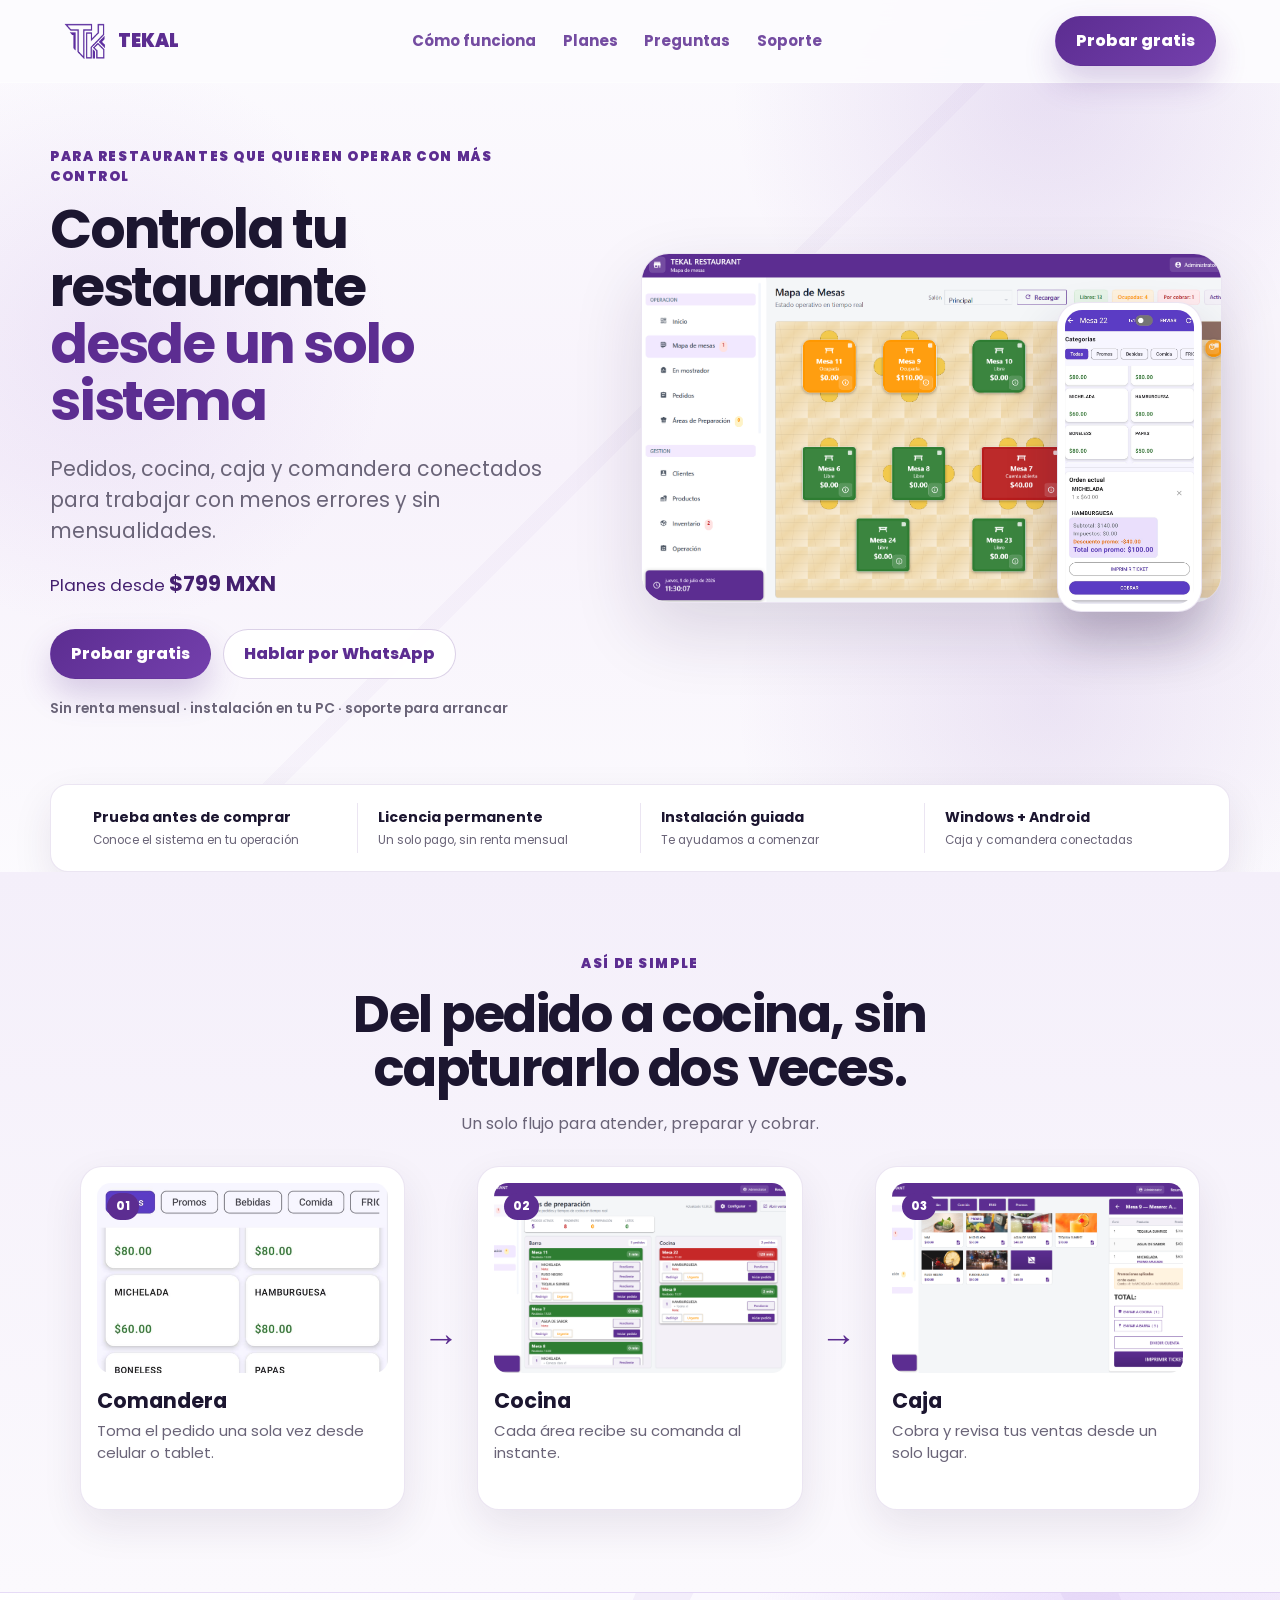
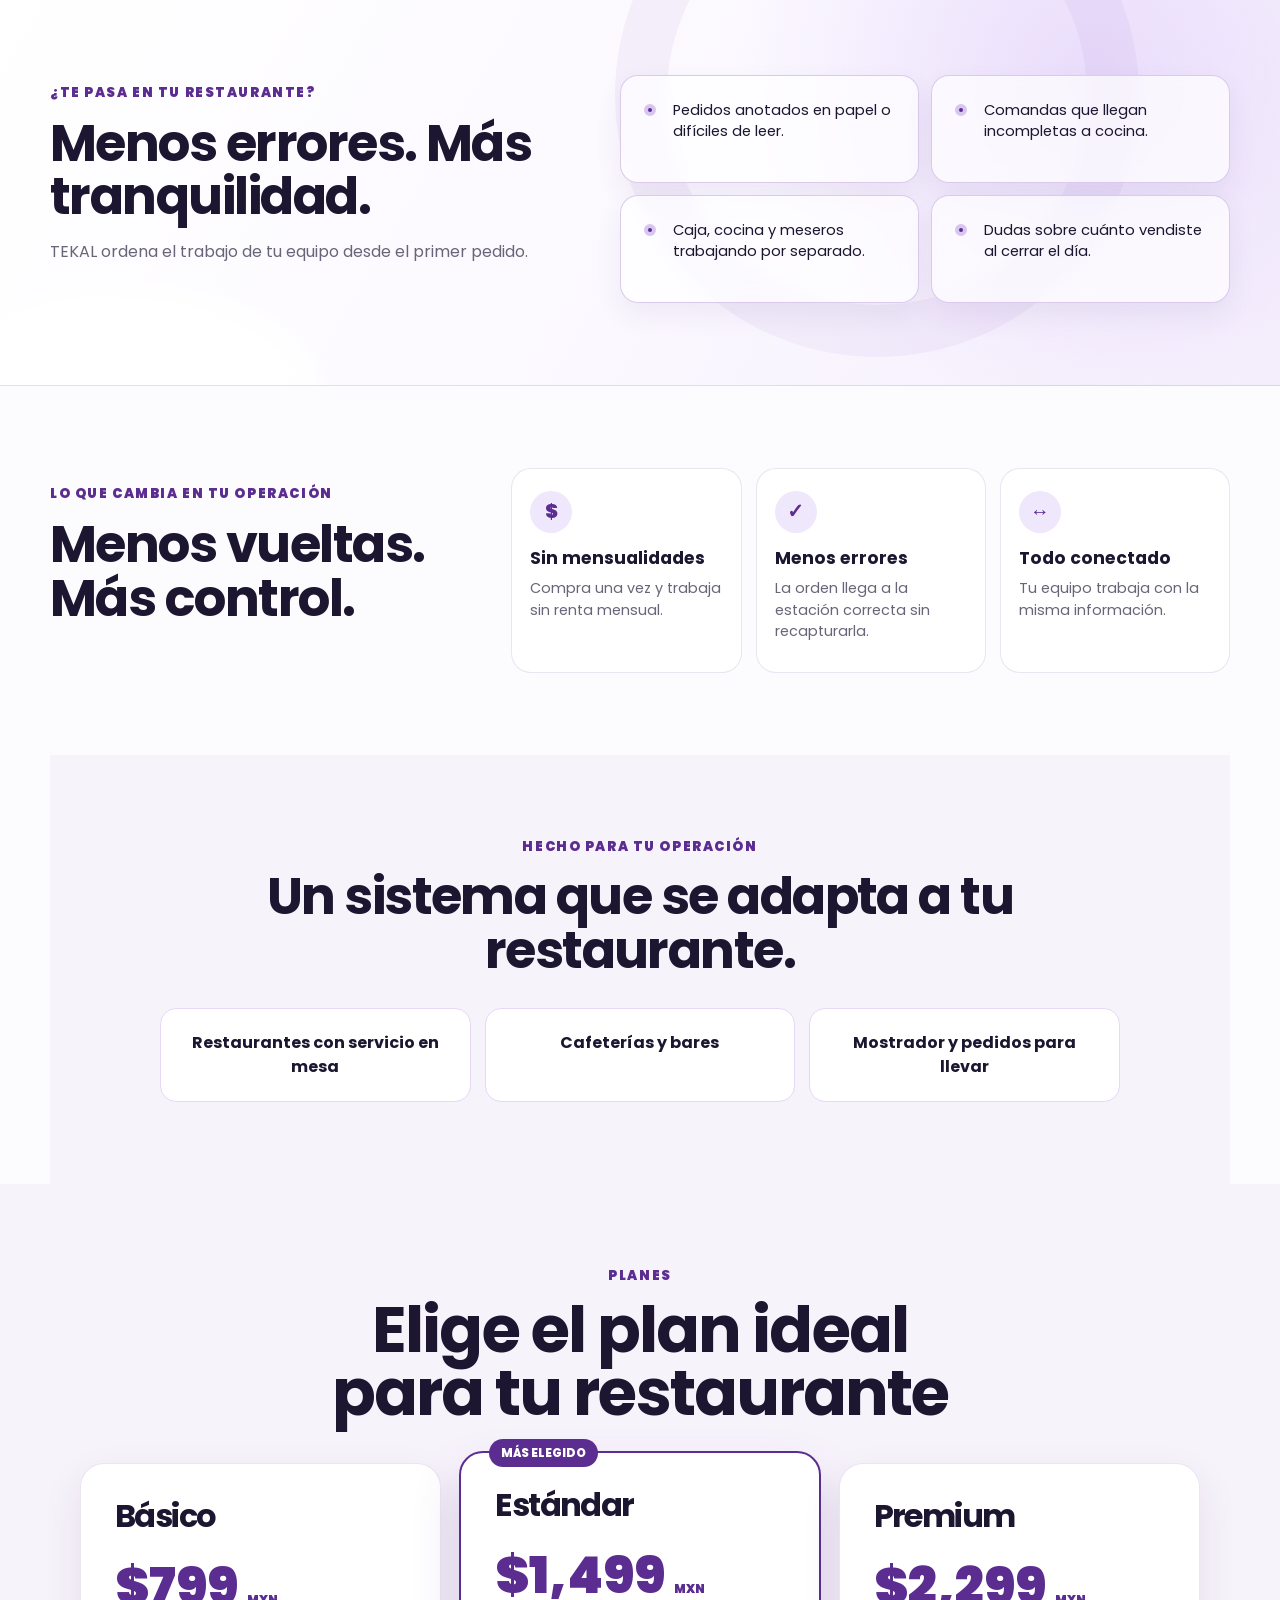
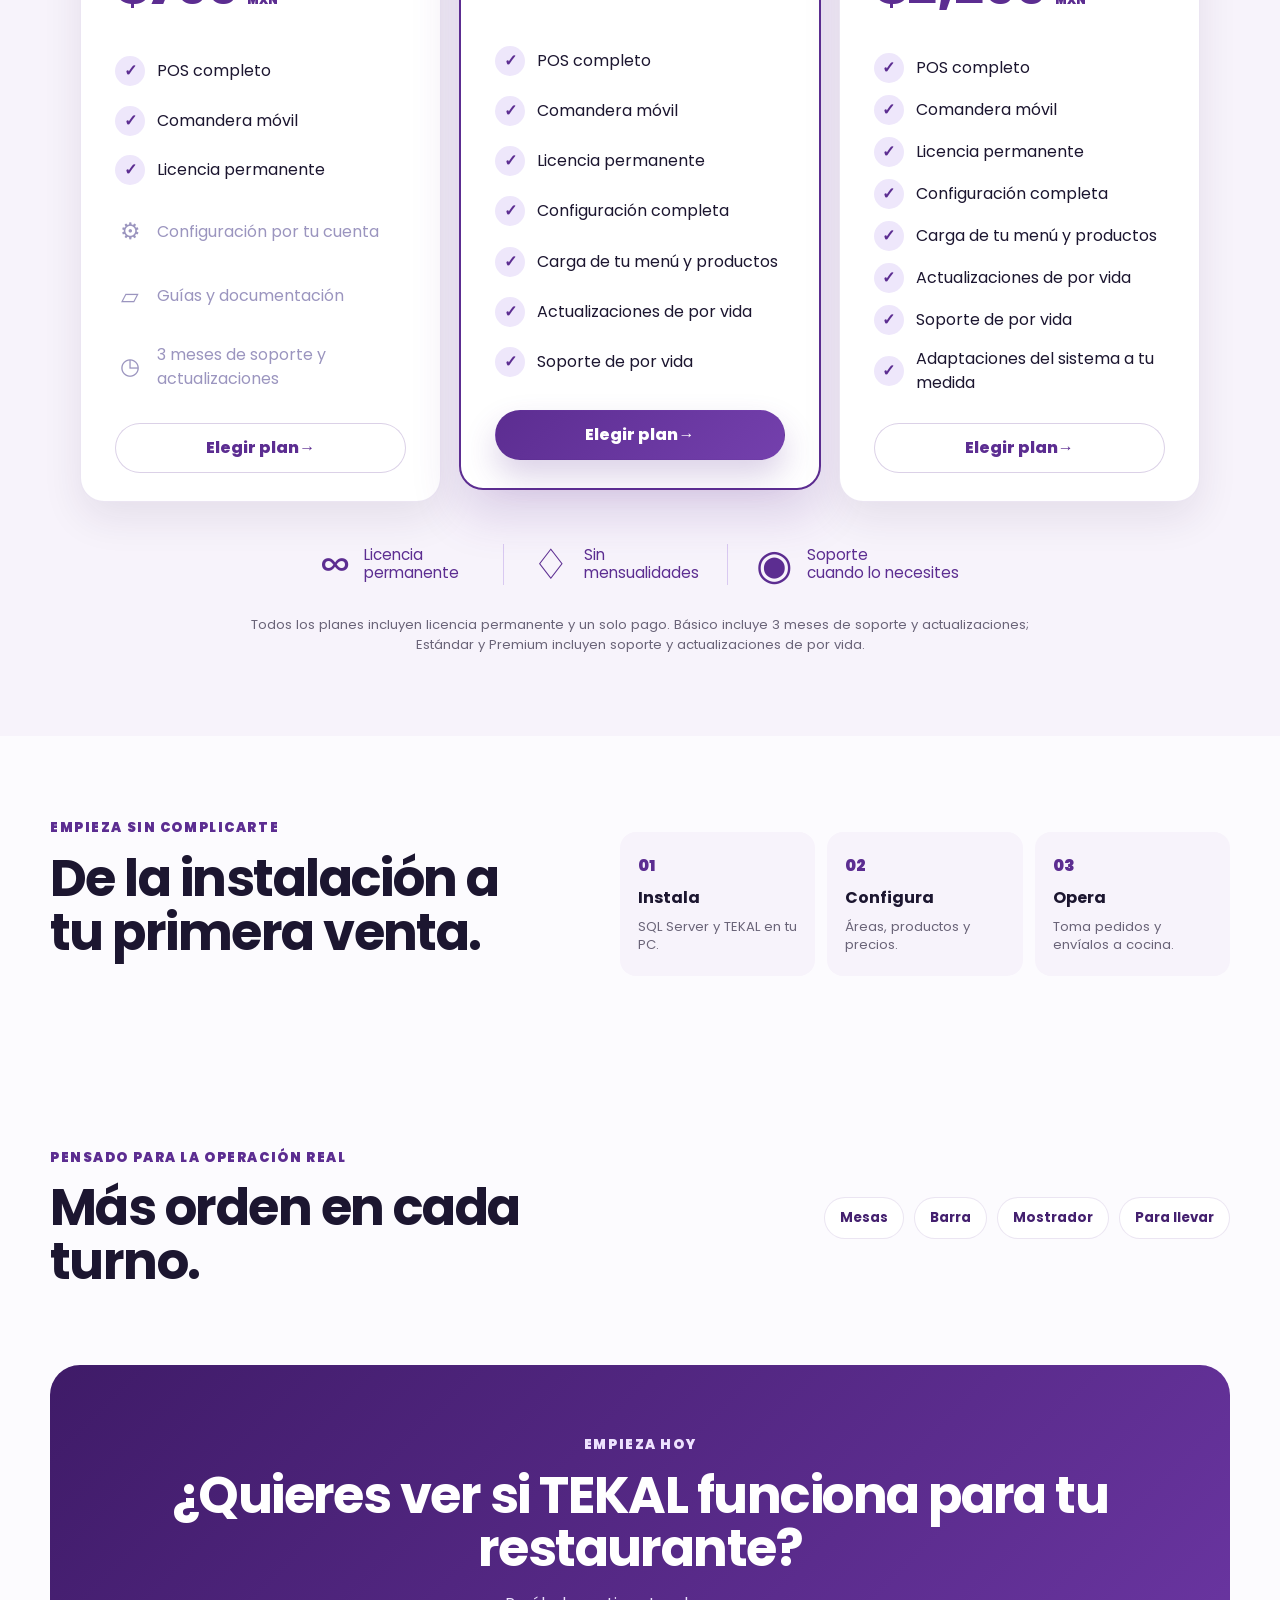
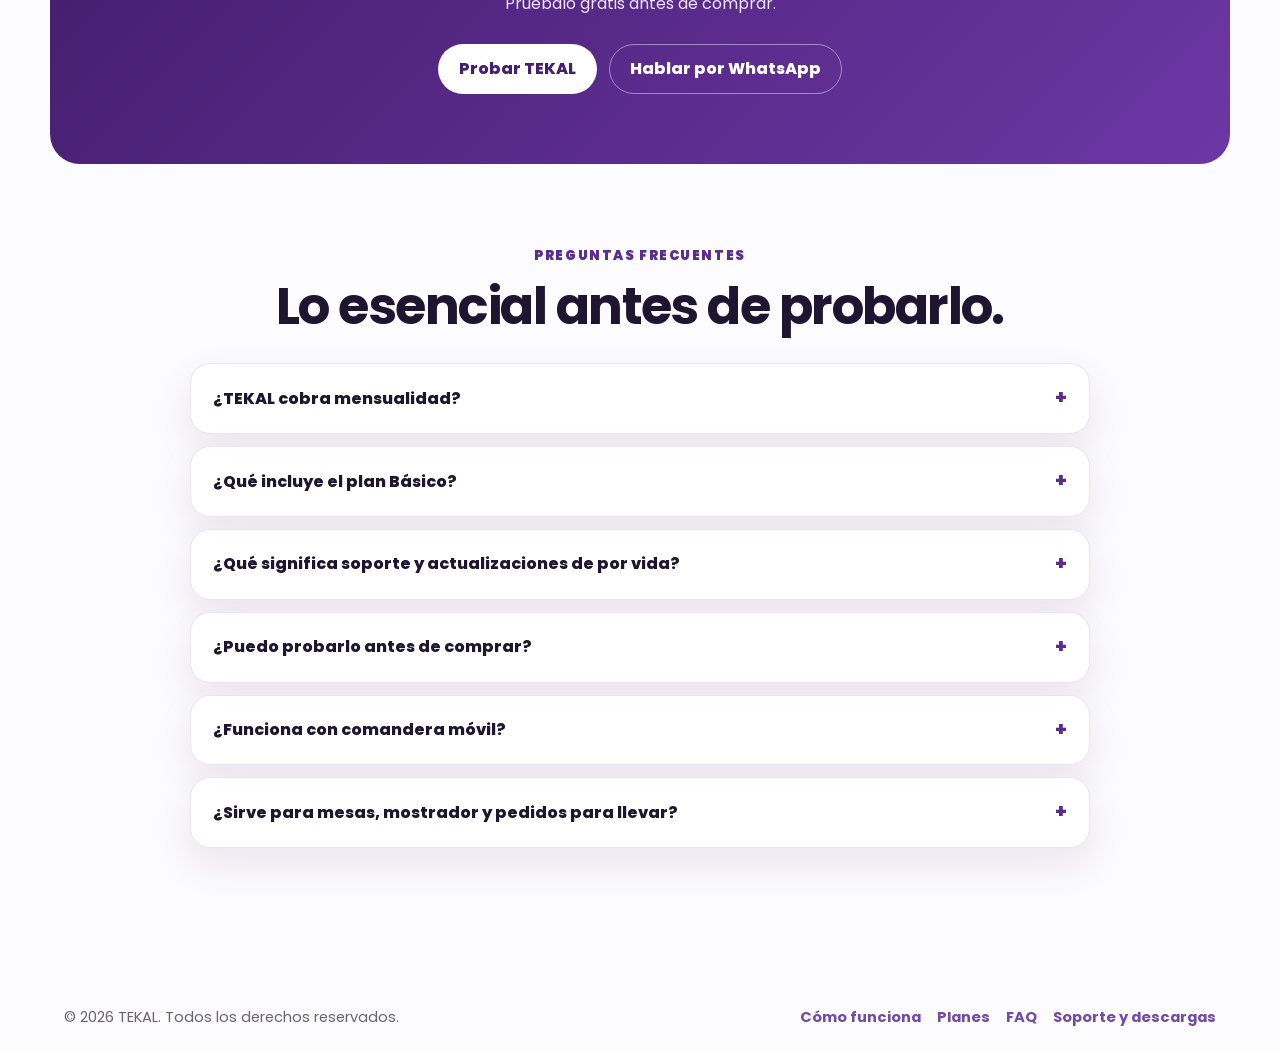
==== commit 398dfc04: "Refinar profundidad visual de la landing" ====
--- a/index.html
+++ b/index.html
@@ -95,10 +95,10 @@
           <p>TEKAL ordena el trabajo de tu equipo desde el primer pedido.</p>
         </div>
         <div class="problem-list">
-          <div><span>01</span><p>Pedidos anotados en papel o difíciles de leer.</p></div>
-          <div><span>02</span><p>Comandas que llegan incompletas a cocina.</p></div>
-          <div><span>03</span><p>Caja, cocina y meseros trabajando por separado.</p></div>
-          <div><span>04</span><p>Dudas sobre cuánto vendiste al cerrar el día.</p></div>
+          <div><p>Pedidos anotados en papel o difíciles de leer.</p></div>
+          <div><p>Comandas que llegan incompletas a cocina.</p></div>
+          <div><p>Caja, cocina y meseros trabajando por separado.</p></div>
+          <div><p>Dudas sobre cuánto vendiste al cerrar el día.</p></div>
         </div>
       </section>
 
--- a/styles.css
+++ b/styles.css
@@ -1632,11 +1632,15 @@
 .landing-trust div:first-child { border-left:0; }
 .landing-trust strong { color:var(--ink); font-size:.88rem; }
 .landing-trust span { color:var(--muted); font-size:.74rem; }
-.landing-problems { display:grid; grid-template-columns:.9fr 1.1fr; align-items:center; gap:70px; background:#fff; }
+.landing-problems { position:relative; isolation:isolate; display:grid; grid-template-columns:.9fr 1.1fr; align-items:center; gap:70px; width:100%; max-width:none; padding-inline:max(32px, calc((100% - 1180px) / 2)); overflow:hidden; background:radial-gradient(circle at 85% 20%, rgba(219,197,250,.48), transparent 30%), linear-gradient(120deg, #fff 0%, #fbf8ff 54%, #f4edfc 100%); border-top:1px solid rgba(207,186,237,.5); border-bottom:1px solid rgba(207,186,237,.5); }
+.landing-problems::before { position:absolute; z-index:-1; top:-160px; right:11%; width:420px; height:420px; border:52px solid rgba(126,77,190,.06); border-radius:50%; content:""; }
+.landing-problems::after { position:absolute; z-index:-1; bottom:-110px; left:-70px; width:390px; height:210px; border-radius:50%; background:rgba(255,255,255,.82); filter:blur(10px); content:""; }
+.landing-problems > * { position:relative; z-index:1; }
 .problem-list { display:grid; grid-template-columns:repeat(2,1fr); gap:12px; }
-.problem-list div { display:flex; gap:13px; align-items:flex-start; padding:20px; border:1px solid var(--line); border-radius:16px; background:#faf8fd; }
-.problem-list span { color:var(--accent); font-weight:900; font-size:.78rem; }
-.problem-list p { margin:0; color:var(--ink); font-size:.9rem; line-height:1.4; }
+.problem-list div { position:relative; display:flex; gap:13px; align-items:flex-start; min-height:108px; padding:24px 22px 22px 52px; border:1px solid rgba(214,198,236,.9); border-radius:18px; background:rgba(255,255,255,.7); box-shadow:0 12px 28px rgba(72,40,116,.07); backdrop-filter:blur(8px); transition:transform .2s, box-shadow .2s; }
+.problem-list div::before { position:absolute; top:28px; left:23px; width:12px; height:12px; border:4px solid #d8c5f0; border-radius:50%; background:var(--accent); box-sizing:border-box; content:""; }
+.problem-list div:hover { transform:translateY(-3px); box-shadow:0 18px 34px rgba(72,40,116,.12); }
+.problem-list p { margin:0; color:var(--ink); font-size:.92rem; line-height:1.45; }
 .landing-audience { background:#f7f3fb; }
 .landing-audience .landing-heading { text-align:center; }
 .audience-grid { display:grid; grid-template-columns:repeat(3,1fr); gap:14px; max-width:960px; margin:0 auto; }
@@ -1658,6 +1662,7 @@
   .landing-trust div, .landing-trust div:nth-child(3) { padding:10px 12px; border-left:0; border-top:1px solid var(--line); }
   .landing-trust div:first-child { border-top:0; }
   .problem-list, .audience-grid, .setup-steps { grid-template-columns:1fr; }
+  .landing-problems { padding-inline:20px; }
 }
 
 .downloads-page .support-hero { padding-top: clamp(48px, 6vw, 76px); padding-bottom: clamp(38px, 5vw, 58px); }
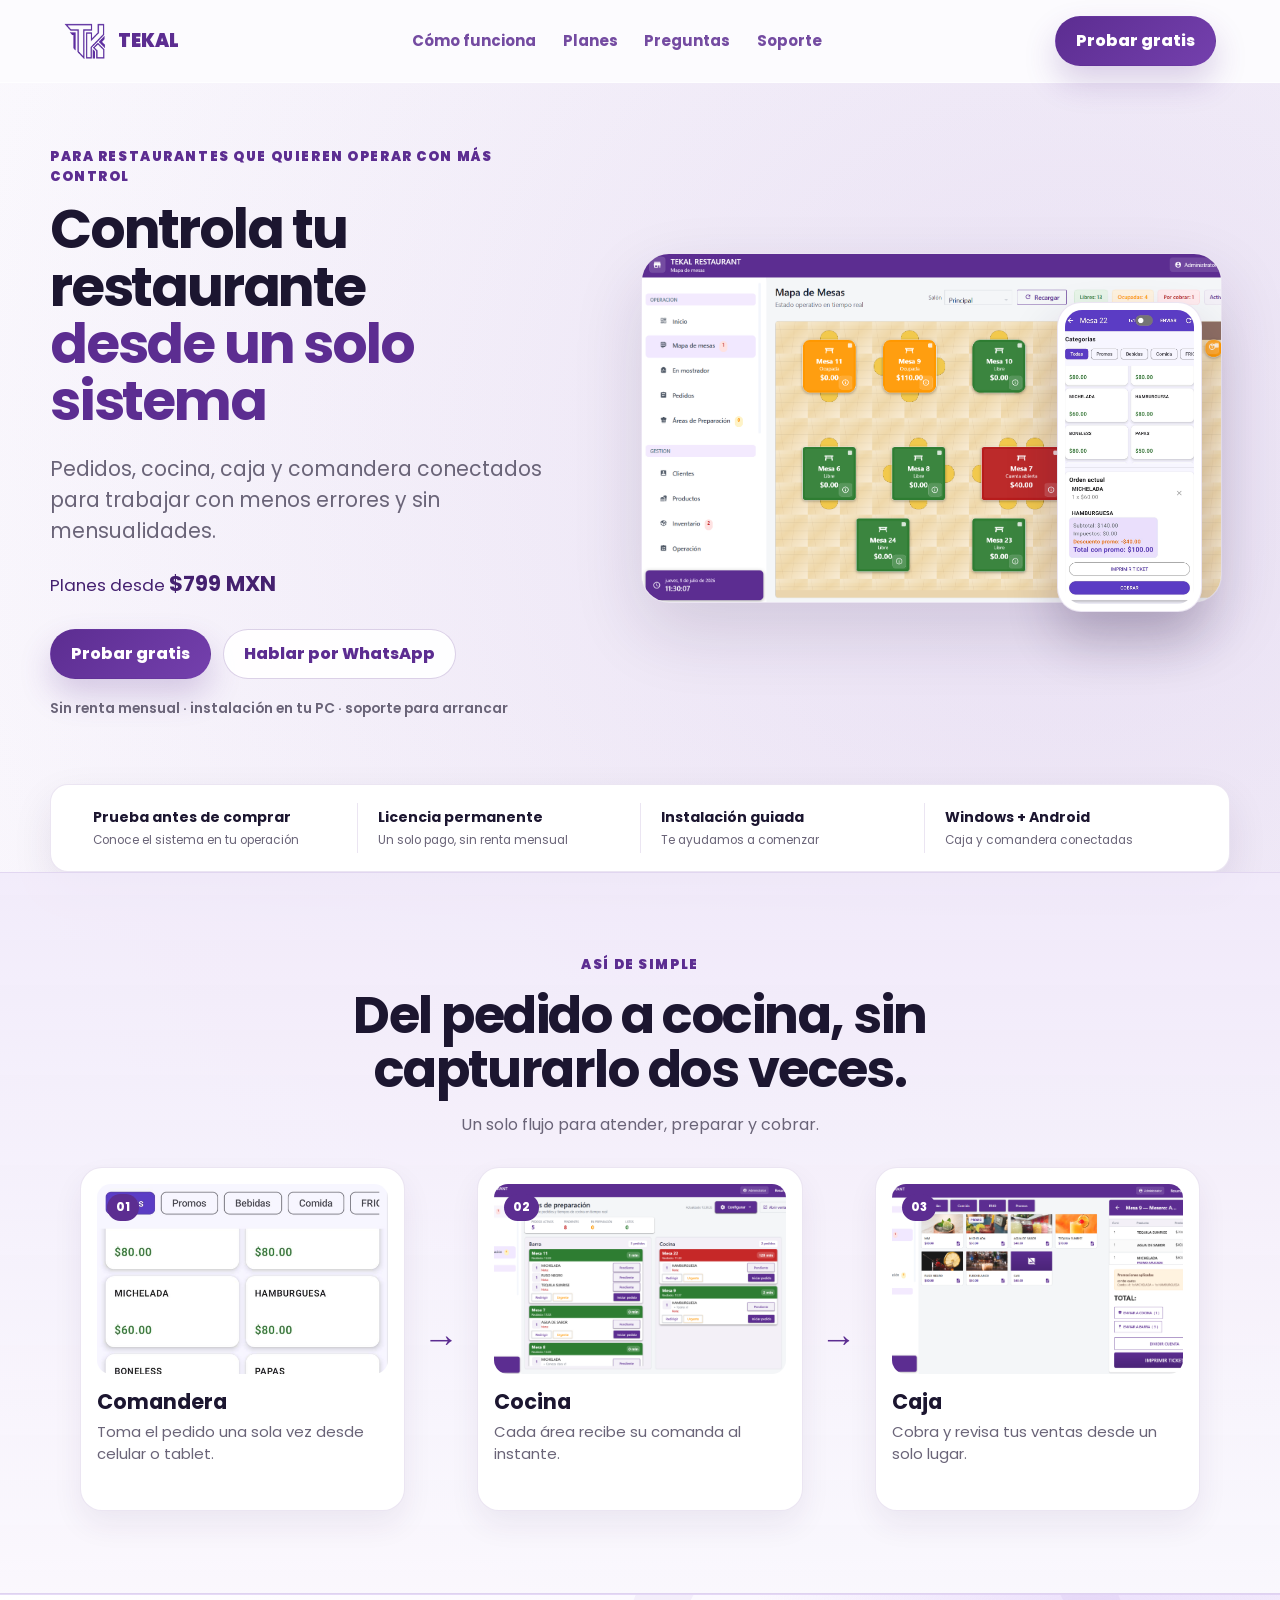
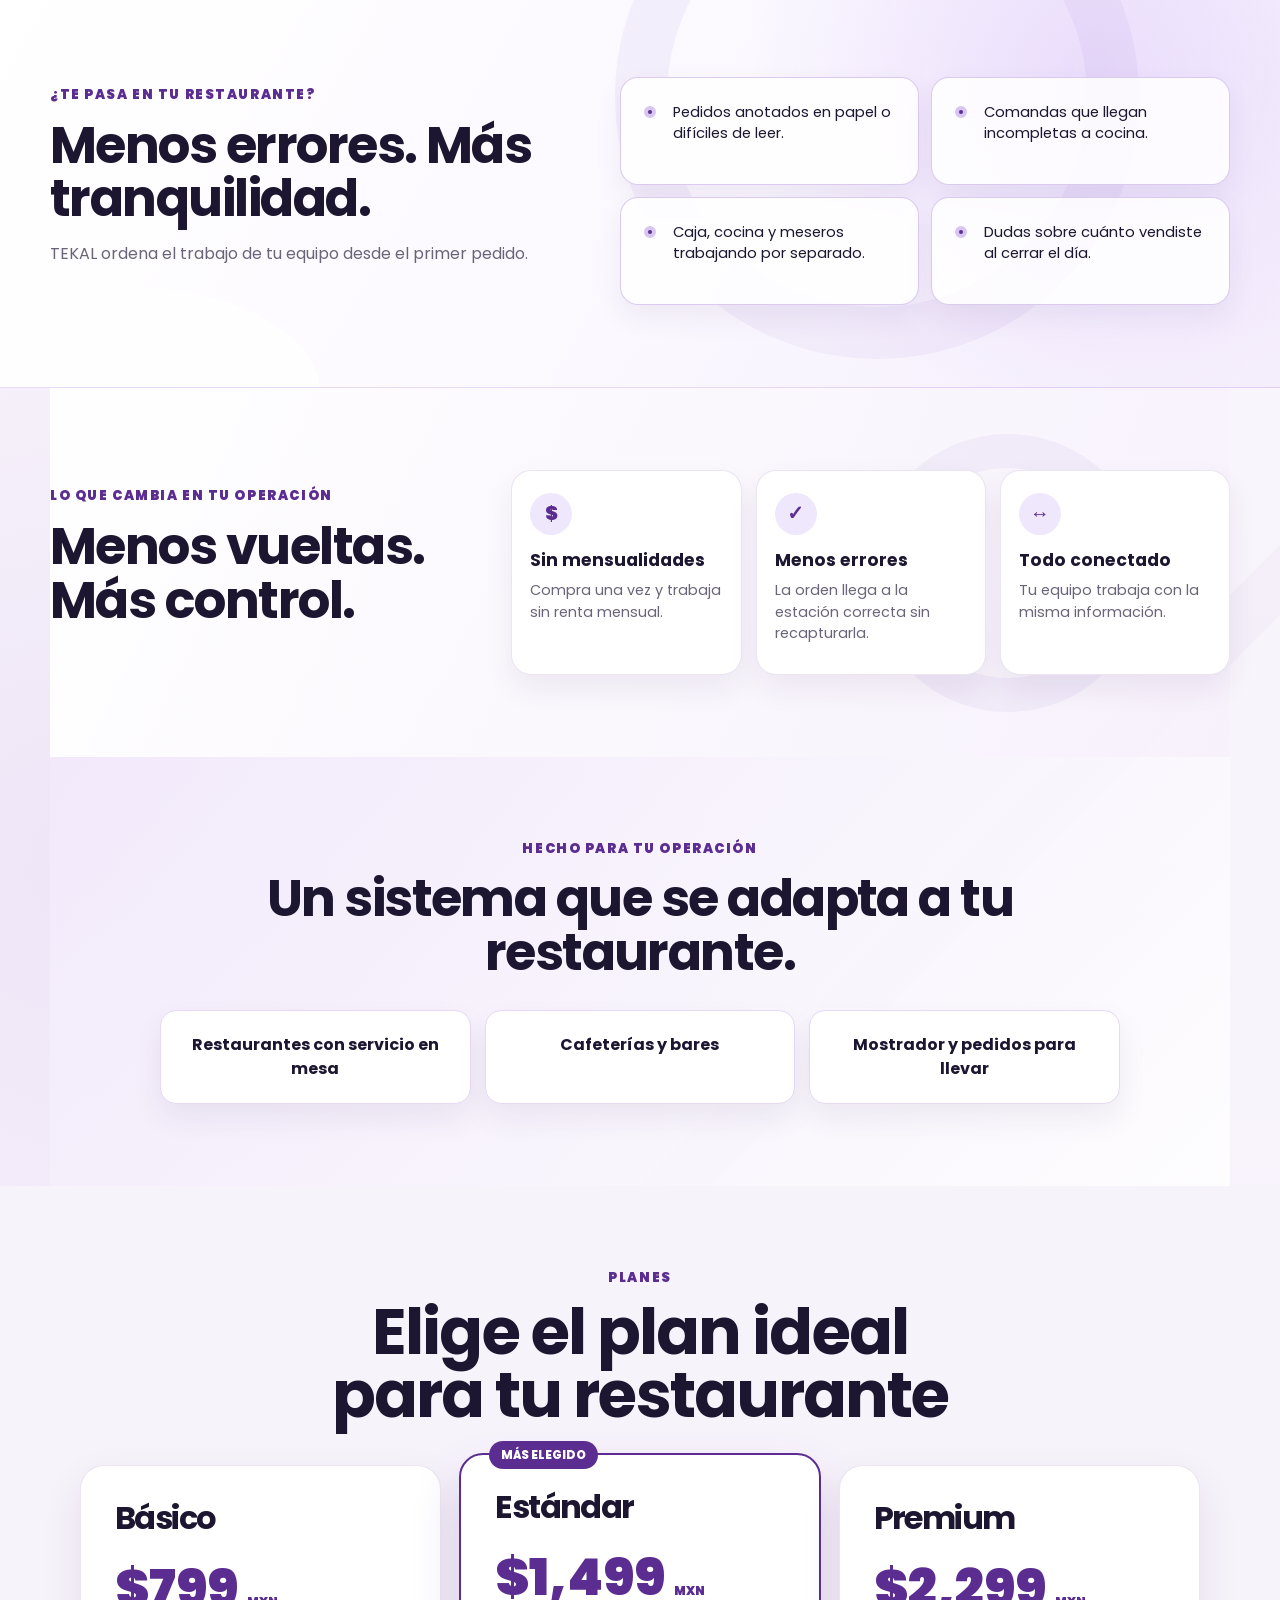
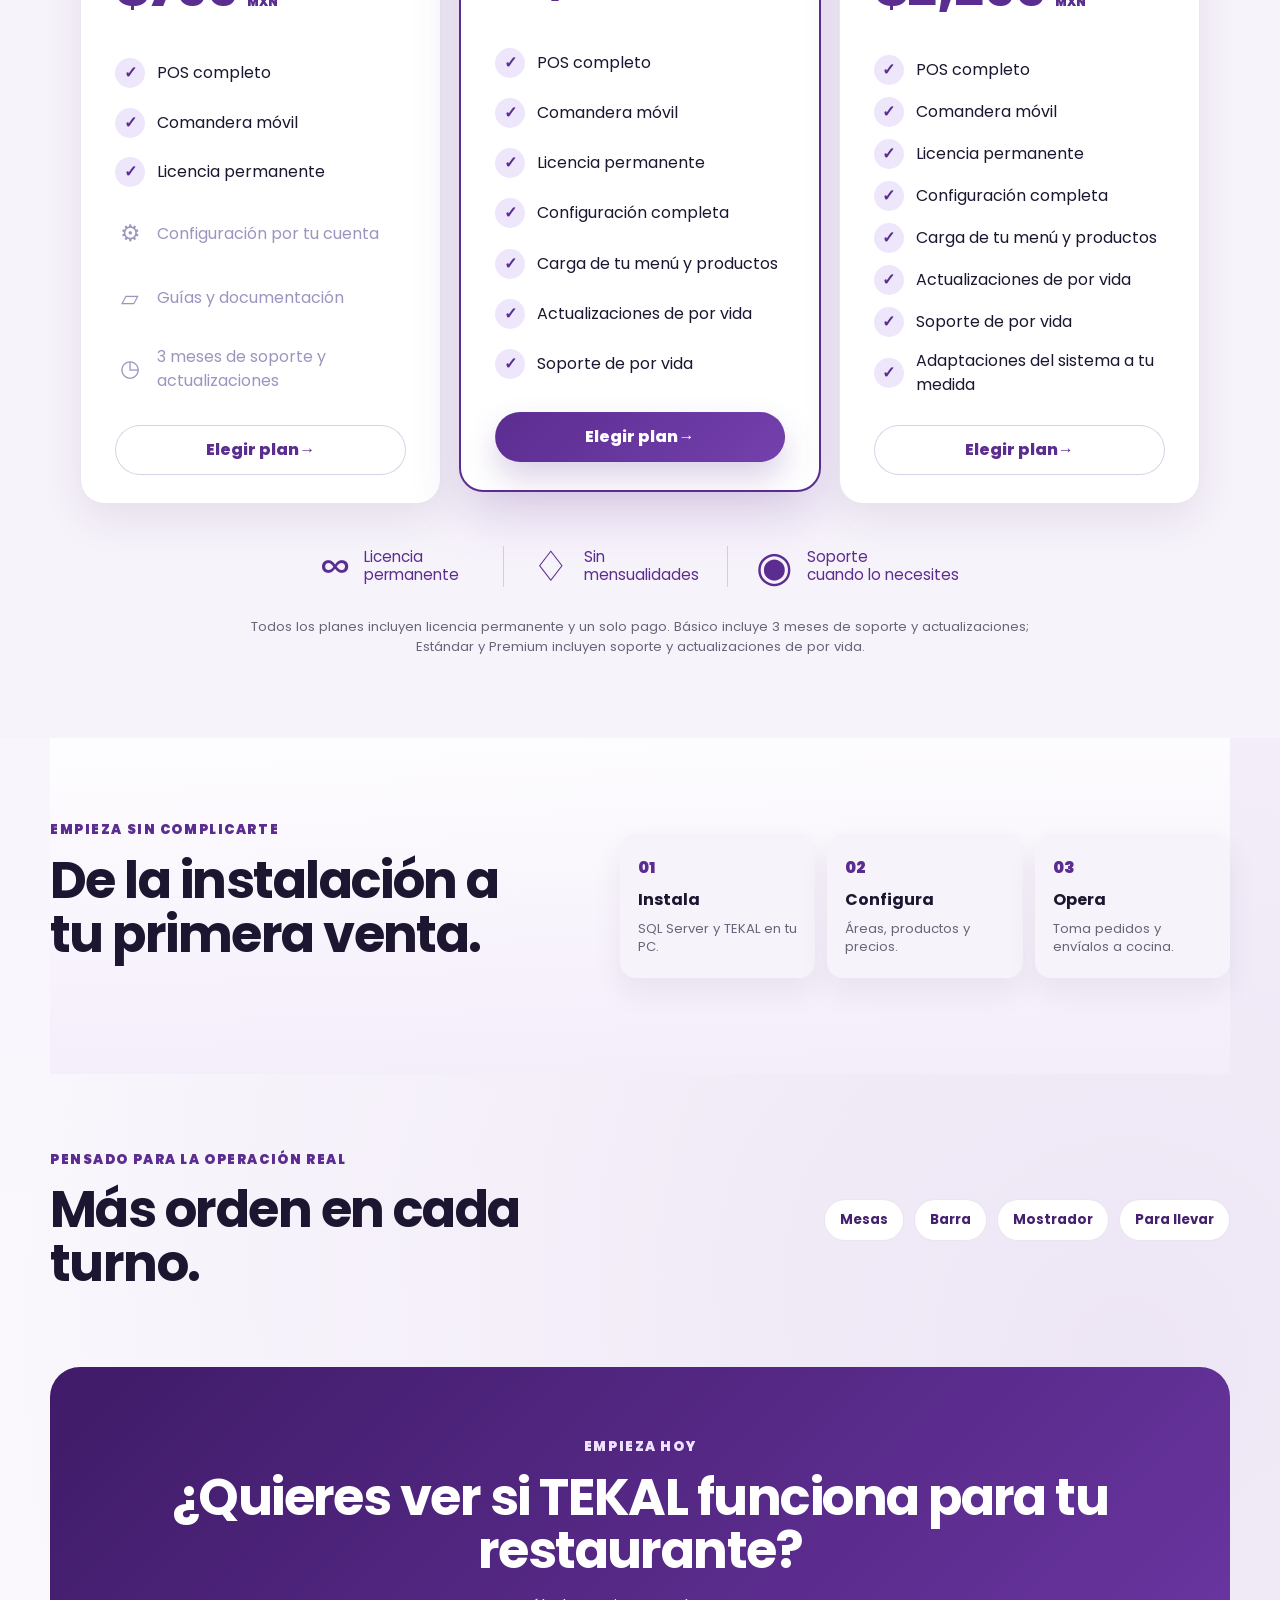
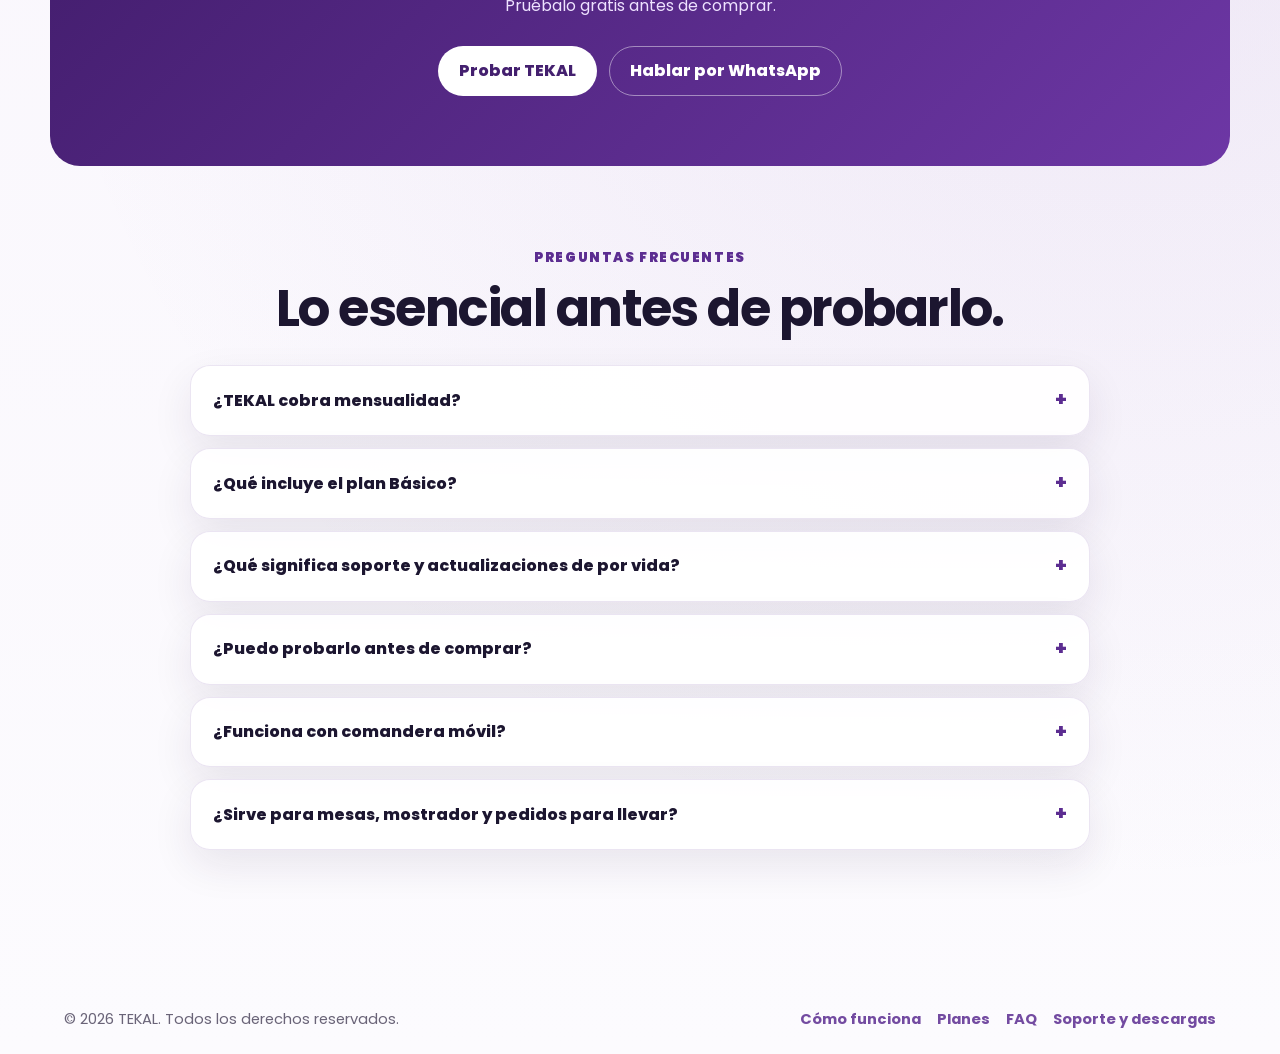
==== commit 8d153a8f: "Optimizar scroll y reforzar diseño visual" ====
--- a/index.html
+++ b/index.html
@@ -46,7 +46,7 @@
             <img src="pc.png" alt="Punto de venta TEKAL con mapa de mesas y operación de restaurante" width="1912" height="974" fetchpriority="high">
           </figure>
           <figure class="landing-mobile-shot">
-            <img src="comandera.jpg" alt="Comandera móvil TEKAL para tomar pedidos" width="960" height="1920" fetchpriority="high">
+            <img src="comandera.jpg" alt="Comandera móvil TEKAL para tomar pedidos" width="960" height="1920">
           </figure>
         </div>
       </section>
--- a/styles.css
+++ b/styles.css
@@ -1044,8 +1044,7 @@
 }
 
 .landing-header {
-  background: rgba(252, 251, 254, 0.94);
-  backdrop-filter: blur(14px);
+  background: rgba(252, 251, 254, 0.98);
 }
 
 .landing-hero,
@@ -1634,10 +1633,10 @@
 .landing-trust span { color:var(--muted); font-size:.74rem; }
 .landing-problems { position:relative; isolation:isolate; display:grid; grid-template-columns:.9fr 1.1fr; align-items:center; gap:70px; width:100%; max-width:none; padding-inline:max(32px, calc((100% - 1180px) / 2)); overflow:hidden; background:radial-gradient(circle at 85% 20%, rgba(219,197,250,.48), transparent 30%), linear-gradient(120deg, #fff 0%, #fbf8ff 54%, #f4edfc 100%); border-top:1px solid rgba(207,186,237,.5); border-bottom:1px solid rgba(207,186,237,.5); }
 .landing-problems::before { position:absolute; z-index:-1; top:-160px; right:11%; width:420px; height:420px; border:52px solid rgba(126,77,190,.06); border-radius:50%; content:""; }
-.landing-problems::after { position:absolute; z-index:-1; bottom:-110px; left:-70px; width:390px; height:210px; border-radius:50%; background:rgba(255,255,255,.82); filter:blur(10px); content:""; }
+.landing-problems::after { position:absolute; z-index:-1; bottom:-110px; left:-70px; width:390px; height:210px; border-radius:50%; background:rgba(255,255,255,.82); content:""; }
 .landing-problems > * { position:relative; z-index:1; }
 .problem-list { display:grid; grid-template-columns:repeat(2,1fr); gap:12px; }
-.problem-list div { position:relative; display:flex; gap:13px; align-items:flex-start; min-height:108px; padding:24px 22px 22px 52px; border:1px solid rgba(214,198,236,.9); border-radius:18px; background:rgba(255,255,255,.7); box-shadow:0 12px 28px rgba(72,40,116,.07); backdrop-filter:blur(8px); transition:transform .2s, box-shadow .2s; }
+.problem-list div { position:relative; display:flex; gap:13px; align-items:flex-start; min-height:108px; padding:24px 22px 22px 52px; border:1px solid rgba(214,198,236,.9); border-radius:18px; background:rgba(255,255,255,.85); box-shadow:0 12px 28px rgba(72,40,116,.07); transition:transform .2s, box-shadow .2s; }
 .problem-list div::before { position:absolute; top:28px; left:23px; width:12px; height:12px; border:4px solid #d8c5f0; border-radius:50%; background:var(--accent); box-sizing:border-box; content:""; }
 .problem-list div:hover { transform:translateY(-3px); box-shadow:0 18px 34px rgba(72,40,116,.12); }
 .problem-list p { margin:0; color:var(--ink); font-size:.92rem; line-height:1.45; }
@@ -1682,20 +1681,6 @@
 
 @media (max-width: 760px) { .setup-checklist { grid-template-columns: 1fr; } }
 
-/* Textura de producto: las pantallas reales añaden profundidad sin competir con el contenido. */
-.landing-page,
-.downloads-page {
-  background-color: #fcfbfe;
-  background-image:
-    linear-gradient(180deg, rgba(252, 251, 254, 0.9), rgba(248, 244, 252, 0.94)),
-    url("imagens/3.png"),
-    url("imagens/2.png");
-  background-position: center, right -25vw top 25rem, left -25vw top 105rem;
-  background-repeat: no-repeat;
-  background-size: auto, min(76vw, 980px) auto, min(72vw, 900px) auto;
-  background-attachment: fixed, fixed, fixed;
-}
-
 .downloads-page .support-hero {
   position: relative;
   isolation: isolate;
@@ -1718,16 +1703,7 @@
 }
 
 @media (max-width: 760px) {
-  .landing-page,
-  .downloads-page {
-    background-position: center, right -60vw top 22rem, left -70vw top 100rem;
-    background-size: auto, 720px auto, 680px auto;
-    background-attachment: scroll;
-  }
-
-  .downloads-page .support-hero {
-    background-position: 58% center;
-  }
+  .downloads-page .support-hero { background-position: 58% center; }
 }
 
 /* Fondo abstracto: profundidad de marca sin texto ni controles detrás del contenido. */
@@ -1743,7 +1719,7 @@
   background-position: center;
   background-repeat: no-repeat;
   background-size: auto;
-  background-attachment: fixed;
+  background-attachment: scroll;
 }
 
 .downloads-page .support-hero {
@@ -1764,3 +1740,28 @@
     background-attachment: scroll;
   }
 }
+
+/* Rendimiento y profundidad visual: capas CSS ligeras, sin fondos fijos ni desenfoques. */
+.landing-page,
+.downloads-page {
+  background-image:
+    radial-gradient(circle at 84% 8%, rgba(126, 75, 184, 0.15), transparent 23%),
+    radial-gradient(circle at 7% 42%, rgba(195, 166, 227, 0.18), transparent 21%),
+    radial-gradient(circle at 88% 78%, rgba(108, 54, 167, 0.09), transparent 24%),
+    linear-gradient(135deg, transparent 0 48%, rgba(124, 75, 180, 0.035) 48% 49%, transparent 49% 100%),
+    linear-gradient(180deg, #fcfbfe 0%, #f7f2fb 52%, #fcfbfe 100%);
+  background-attachment: scroll;
+}
+
+.landing-flow { background:linear-gradient(180deg, rgba(241,234,250,.86), rgba(250,248,253,.92)); border-block:1px solid rgba(211,194,233,.6); }
+.landing-benefits-wrap { position:relative; isolation:isolate; background:linear-gradient(110deg, rgba(255,255,255,.96), rgba(247,241,252,.9)); }
+.landing-benefits-wrap::after { position:absolute; z-index:-1; right:7%; bottom:12%; width:210px; height:210px; border:34px solid rgba(112,59,177,.055); border-radius:50%; content:""; }
+.landing-audience { background:linear-gradient(135deg, rgba(242,234,251,.94), rgba(255,255,255,.8)); }
+.landing-setup { background:linear-gradient(180deg, rgba(255,255,255,.82), rgba(244,237,251,.9)); }
+.flow-card, .benefit-card, .audience-grid span, .setup-steps li { box-shadow:0 14px 30px rgba(52,28,84,.07); }
+.flow-card, .benefit-card, .audience-grid span, .setup-steps li { transition:transform 180ms ease, box-shadow 180ms ease; }
+.flow-card:hover, .benefit-card:hover, .audience-grid span:hover, .setup-steps li:hover { transform:translateY(-3px); box-shadow:0 20px 38px rgba(52,28,84,.12); }
+@media (prefers-reduced-motion: reduce) {
+  html { scroll-behavior:auto; }
+  .flow-card, .benefit-card, .audience-grid span, .setup-steps li, .problem-list div { transition:none; }
+}
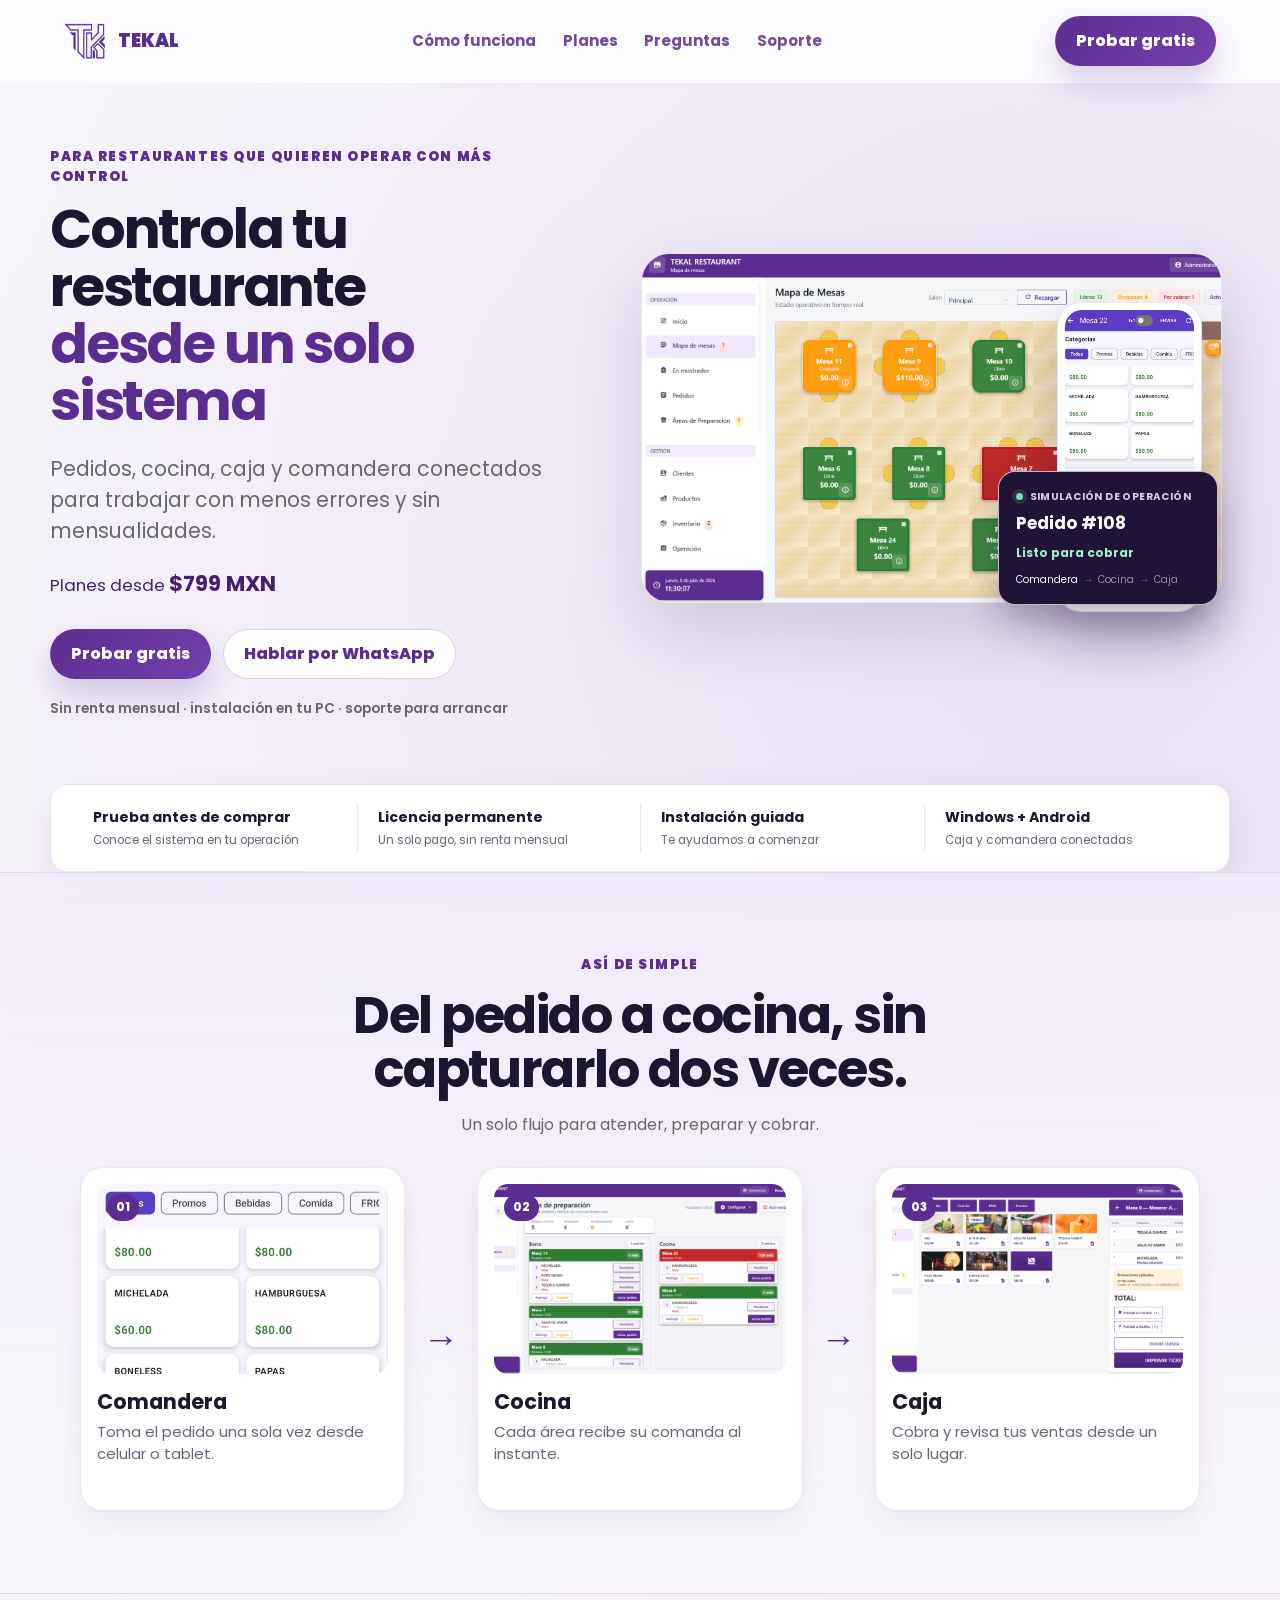
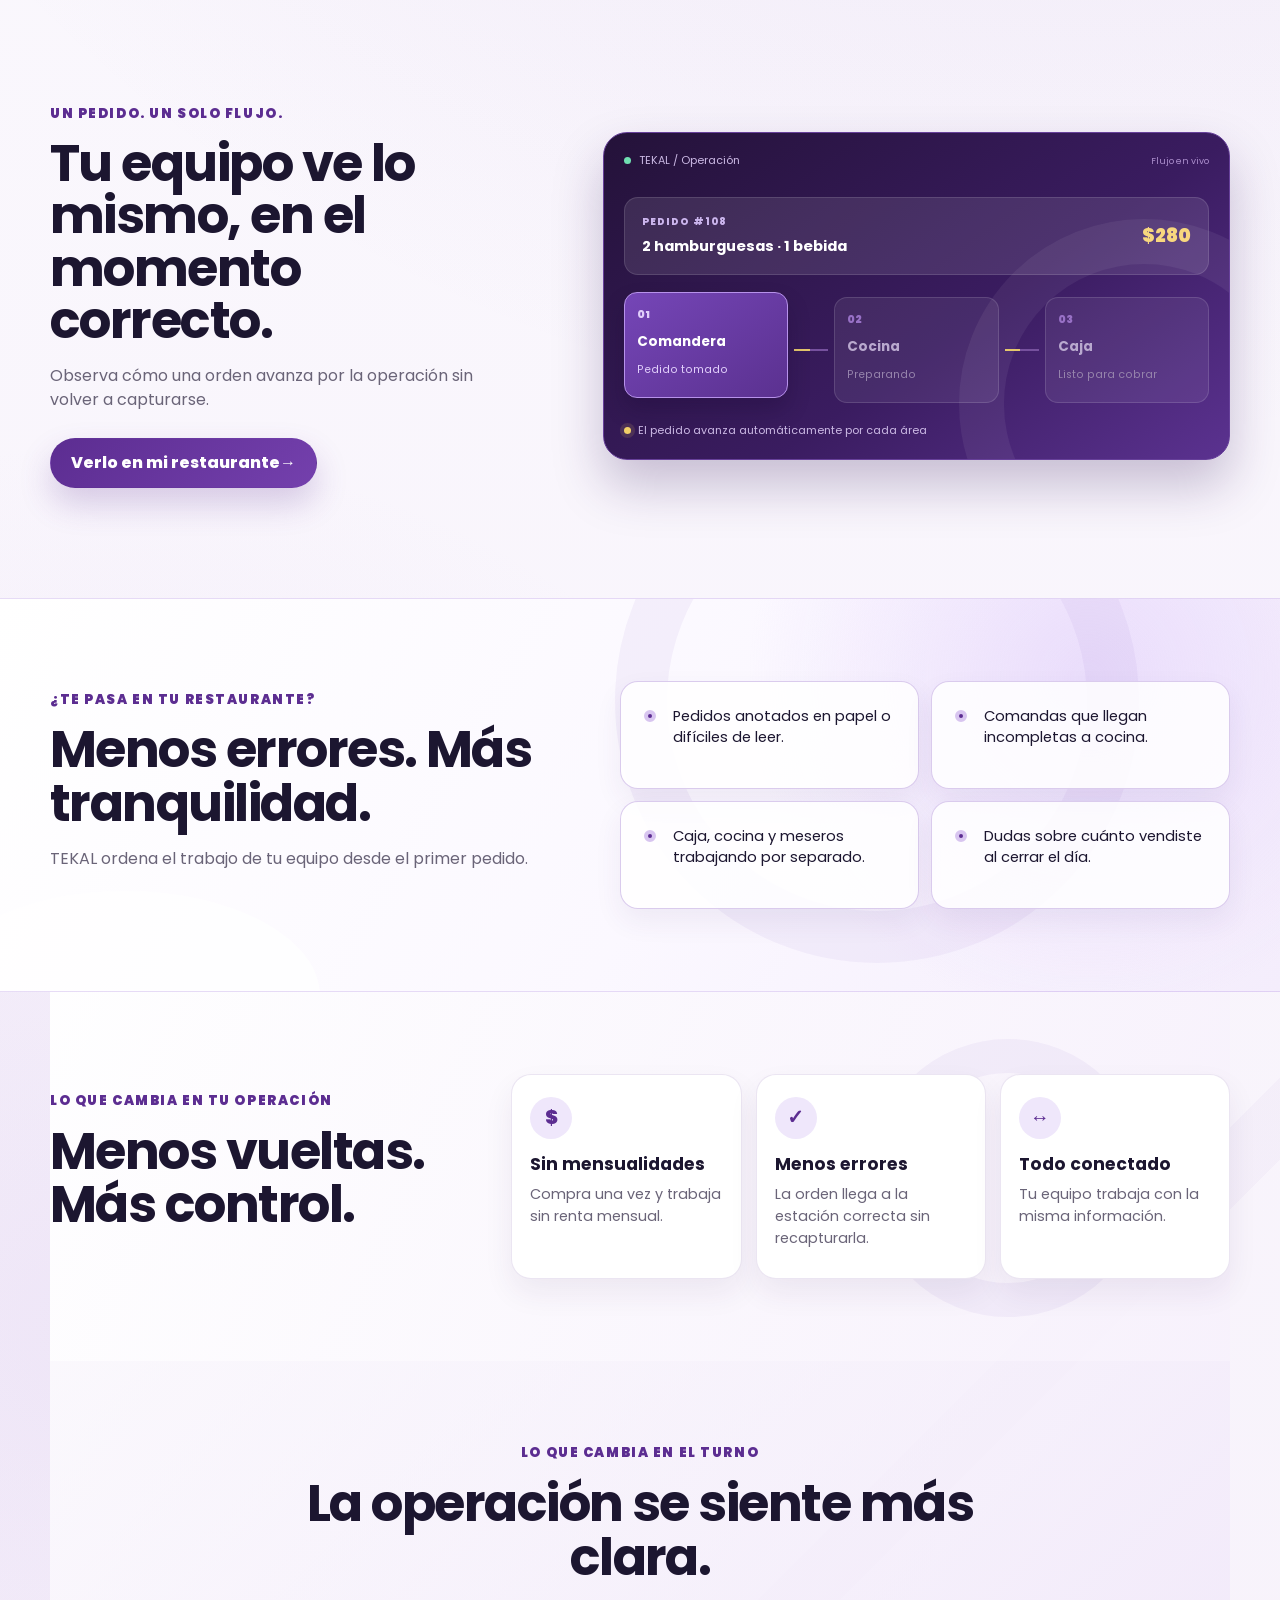
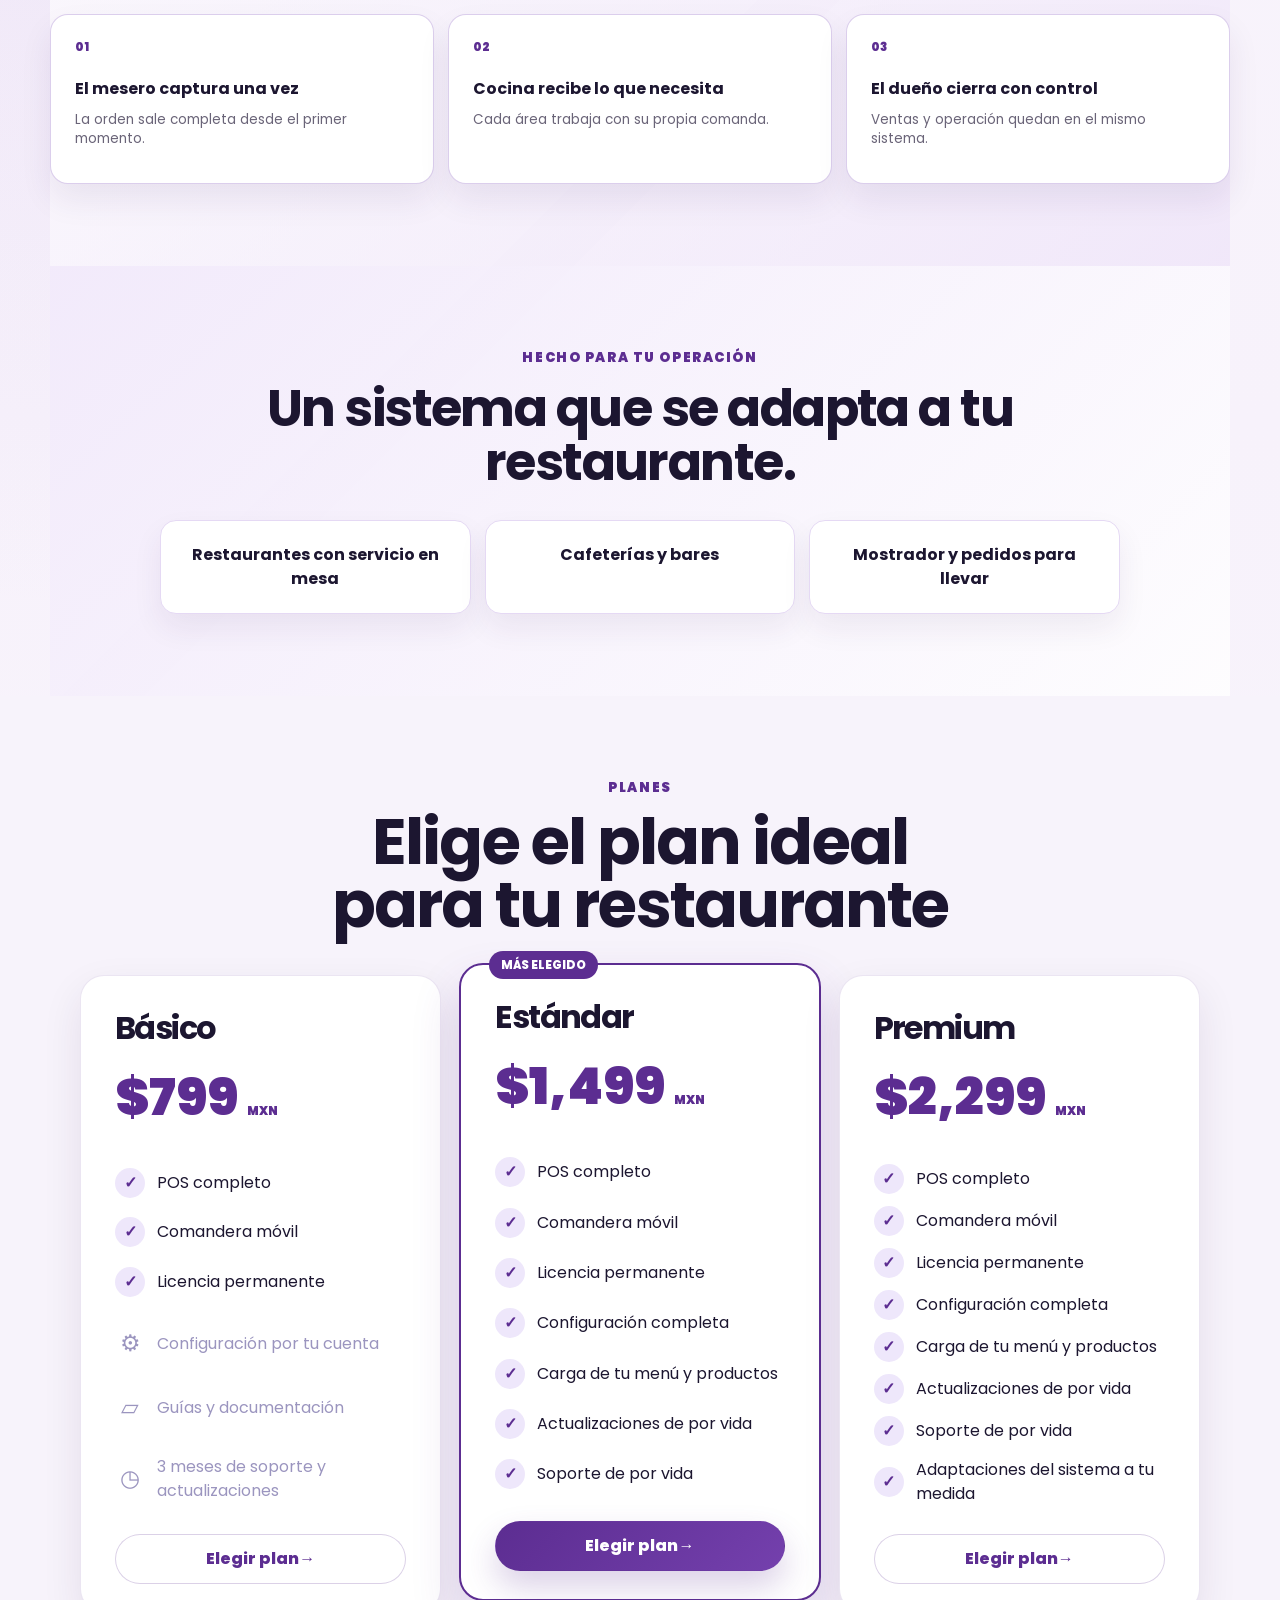
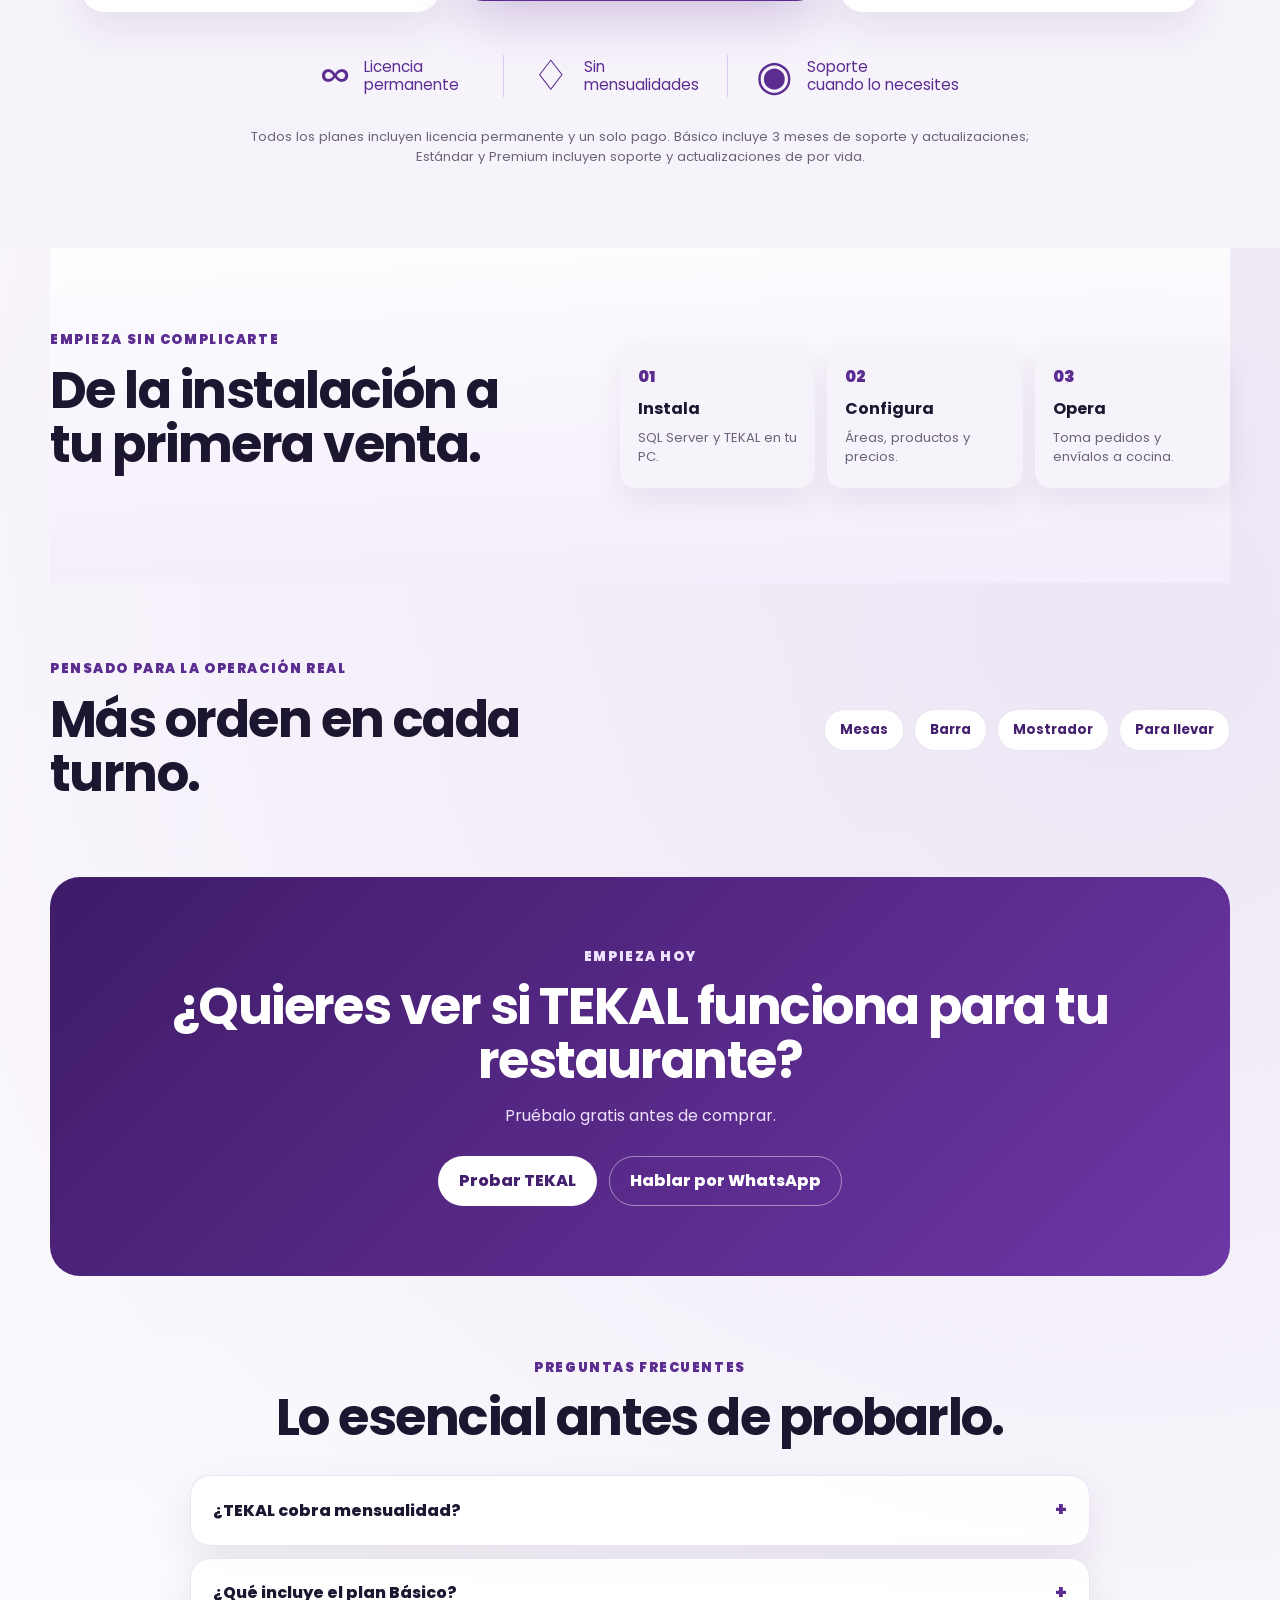
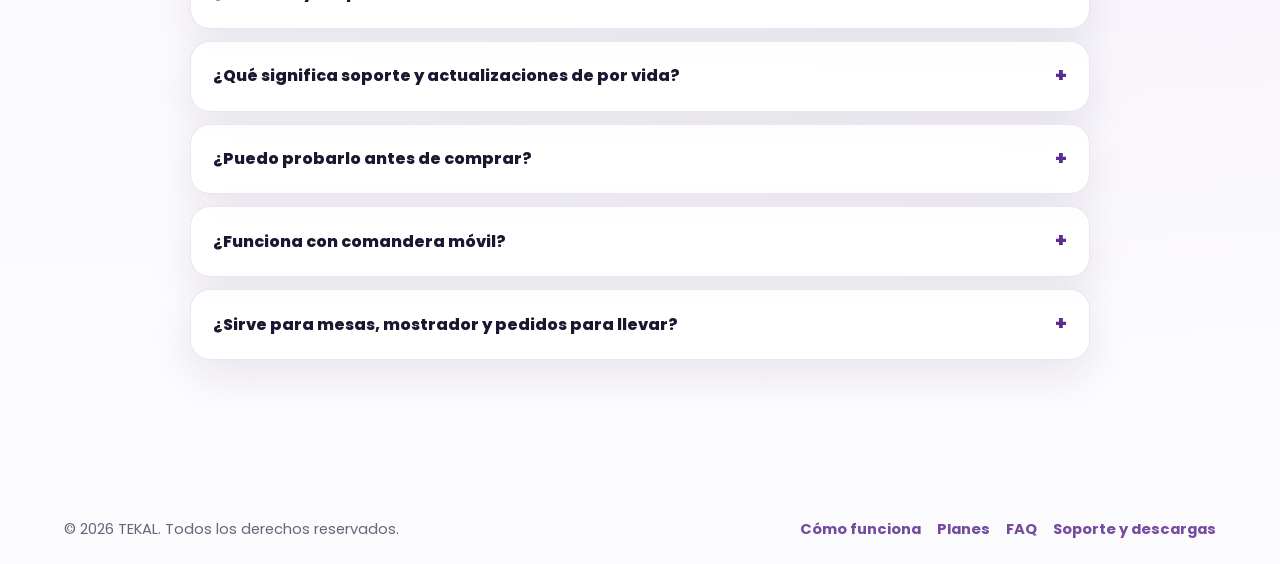
==== commit 185237f3: "Crear experiencia visual de producto en movimiento" ====
--- a/index.html
+++ b/index.html
@@ -48,6 +48,12 @@
           <figure class="landing-mobile-shot">
             <img src="comandera.jpg" alt="Comandera móvil TEKAL para tomar pedidos" width="960" height="1920">
           </figure>
+          <div class="hero-live-card" aria-label="Simulación del flujo de un pedido">
+            <span class="live-label"><i></i> Simulación de operación</span>
+            <strong>Pedido #108</strong>
+            <span class="live-order-status">Listo para cobrar</span>
+            <div class="live-route"><span class="is-active">Comandera</span><b>→</b><span>Cocina</span><b>→</b><span>Caja</span></div>
+          </div>
         </div>
       </section>
 
@@ -88,6 +94,30 @@
         </div>
       </section>
 
+      <section class="landing-live-story" aria-label="Flujo de pedido TEKAL">
+        <div class="live-story-copy">
+          <p class="eyebrow">Un pedido. Un solo flujo.</p>
+          <h2>Tu equipo ve lo mismo, en el momento correcto.</h2>
+          <p>Observa cómo una orden avanza por la operación sin volver a capturarse.</p>
+          <a class="button primary" href="descargas.html#probar">Verlo en mi restaurante <span aria-hidden="true">→</span></a>
+        </div>
+        <div class="story-board" data-story-board>
+          <div class="story-board-top"><span><i></i> TEKAL / Operación</span><small>Flujo en vivo</small></div>
+          <div class="story-order-card">
+            <div><span class="story-order-kicker">PEDIDO #108</span><strong>2 hamburguesas · 1 bebida</strong></div>
+            <span class="story-order-total">$280</span>
+          </div>
+          <div class="story-stages">
+            <div class="story-stage is-active" data-stage="0"><span>01</span><strong>Comandera</strong><small>Pedido tomado</small></div>
+            <div class="story-connector"><i></i></div>
+            <div class="story-stage" data-stage="1"><span>02</span><strong>Cocina</strong><small>Preparando</small></div>
+            <div class="story-connector"><i></i></div>
+            <div class="story-stage" data-stage="2"><span>03</span><strong>Caja</strong><small>Listo para cobrar</small></div>
+          </div>
+          <div class="story-board-foot"><span class="story-pulse"></span> El pedido avanza automáticamente por cada área</div>
+        </div>
+      </section>
+
       <section class="landing-section landing-problems">
         <div class="landing-heading landing-heading-left">
           <p class="eyebrow">¿Te pasa en tu restaurante?</p>
@@ -123,6 +153,18 @@
             <h3>Todo conectado</h3>
             <p>Tu equipo trabaja con la misma información.</p>
           </article>
+        </div>
+      </section>
+
+      <section class="landing-section landing-results">
+        <div class="landing-heading">
+          <p class="eyebrow">Lo que cambia en el turno</p>
+          <h2>La operación se siente más clara.</h2>
+        </div>
+        <div class="result-grid">
+          <article><span>01</span><strong>El mesero captura una vez</strong><p>La orden sale completa desde el primer momento.</p></article>
+          <article><span>02</span><strong>Cocina recibe lo que necesita</strong><p>Cada área trabaja con su propia comanda.</p></article>
+          <article><span>03</span><strong>El dueño cierra con control</strong><p>Ventas y operación quedan en el mismo sistema.</p></article>
         </div>
       </section>
 
--- a/styles.css
+++ b/styles.css
@@ -6,6 +6,7 @@
   --surface-strong: #ffffff;
   --surface-dark: #241436;
   --text: #1c1630;
+  --ink: #1c1630;
   --muted: #6a6478;
   --line: rgba(92, 45, 145, 0.12);
   --accent: #5c2d91;
@@ -1765,3 +1766,50 @@
   html { scroll-behavior:auto; }
   .flow-card, .benefit-card, .audience-grid span, .setup-steps li, .problem-list div { transition:none; }
 }
+
+/* Dirección visual TEKAL: producto vivo, no solo tarjetas estáticas. */
+.landing-hero-visual { position:relative; }
+.hero-live-card { position:absolute; right:2%; bottom:8%; z-index:4; display:grid; gap:7px; width:220px; padding:17px; border:1px solid rgba(255,255,255,.7); border-radius:17px; background:#211238; color:#fff; box-shadow:0 18px 34px rgba(34,15,59,.28); animation:tekal-float 6s ease-in-out infinite; }
+.live-label { color:#d9c6f5; font-size:.64rem; font-weight:700; letter-spacing:.04em; text-transform:uppercase; }
+.live-label i { display:inline-block; width:7px; height:7px; margin-right:4px; border-radius:50%; background:#71e0b3; box-shadow:0 0 0 4px rgba(113,224,179,.14); }
+.hero-live-card strong { font-size:1.05rem; }
+.live-order-status { color:#9ff0c8; font-size:.75rem; font-weight:700; }
+.live-route { display:flex; align-items:center; gap:5px; margin-top:4px; color:#9d8bae; font-size:.62rem; }
+.live-route span.is-active { color:#fff; }
+.live-route b { color:#9b6bd1; }
+.landing-live-story { display:grid; grid-template-columns:.85fr 1.15fr; align-items:center; gap:clamp(32px,7vw,90px); width:min(1180px,calc(100% - 40px)); margin:0 auto; padding:clamp(70px,9vw,110px) 0; }
+.live-story-copy h2 { max-width:520px; margin:0; font-size:clamp(2rem,4vw,3.4rem); }
+.live-story-copy > p:not(.eyebrow) { max-width:470px; margin:18px 0 26px; color:var(--muted); font-size:1rem; }
+.story-board { position:relative; overflow:hidden; padding:20px; border:1px solid #67409a; border-radius:24px; background:linear-gradient(145deg,#241239 0%,#3a1c60 58%,#5b3290 100%); color:#fff; box-shadow:0 26px 50px rgba(52,25,91,.25); }
+.story-board::after { position:absolute; right:-100px; bottom:-130px; width:280px; height:280px; border:45px solid rgba(255,255,255,.06); border-radius:50%; content:""; }
+.story-board-top, .story-board-foot { display:flex; align-items:center; justify-content:space-between; color:#cbb9e4; font-size:.68rem; }
+.story-board-top i { display:inline-block; width:7px; height:7px; margin-right:5px; border-radius:50%; background:#70dfb1; }
+.story-board-top small { color:#aa8dcb; }
+.story-order-card { position:relative; z-index:1; display:flex; align-items:center; justify-content:space-between; margin:28px 0 22px; padding:17px; border:1px solid rgba(255,255,255,.12); border-radius:14px; background:rgba(255,255,255,.1); }
+.story-order-card div { display:grid; gap:5px; }
+.story-order-kicker { color:#cbb5ed; font-size:.62rem; font-weight:800; letter-spacing:.1em; }
+.story-order-card strong { font-size:.92rem; }
+.story-order-total { color:#f8d77e; font-size:1.15rem; font-weight:900; }
+.story-stages { position:relative; z-index:1; display:grid; grid-template-columns:1fr 34px 1fr 34px 1fr; align-items:center; gap:6px; }
+.story-stage { display:grid; gap:5px; min-height:106px; padding:14px 12px; border:1px solid rgba(255,255,255,.13); border-radius:13px; background:rgba(255,255,255,.07); color:#b9a9ce; transition:background .3s ease, border-color .3s ease, transform .3s ease, color .3s ease; }
+.story-stage span { color:#9871c6; font-size:.64rem; font-weight:900; }
+.story-stage strong { color:inherit; font-size:.85rem; }
+.story-stage small { color:#9583ab; font-size:.67rem; }
+.story-stage.is-active { transform:translateY(-5px); border-color:#b792eb; background:linear-gradient(145deg,#7546b7,#5b3190); color:#fff; box-shadow:0 12px 22px rgba(18,6,39,.22); }
+.story-stage.is-active span, .story-stage.is-active small { color:#e0cefa; }
+.story-connector { height:2px; background:#76519e; }
+.story-connector i { display:block; width:45%; height:100%; background:#e5c76c; animation:tekal-progress 2.4s ease-in-out infinite; }
+.story-board-foot { position:relative; z-index:1; justify-content:flex-start; gap:7px; margin-top:20px; }
+.story-pulse { width:7px; height:7px; border-radius:50%; background:#f2cf68; box-shadow:0 0 0 4px rgba(242,207,104,.13); }
+.landing-results { background:linear-gradient(135deg,rgba(255,255,255,.72),rgba(239,229,249,.8)); }
+.landing-results .landing-heading { text-align:center; }
+.result-grid { display:grid; grid-template-columns:repeat(3,1fr); gap:14px; }
+.result-grid article { position:relative; min-height:170px; padding:24px; border:1px solid rgba(215,201,234,.9); border-radius:18px; background:#fff; box-shadow:0 16px 32px rgba(52,28,84,.08); }
+.result-grid span { display:block; margin-bottom:20px; color:var(--accent); font-size:.72rem; font-weight:900; }
+.result-grid strong { display:block; color:var(--ink); font-size:1rem; }
+.result-grid p { margin:9px 0 0; color:var(--muted); font-size:.84rem; line-height:1.45; }
+@keyframes tekal-float { 0%,100% { transform:translateY(0); } 50% { transform:translateY(-7px); } }
+@keyframes tekal-progress { 0%,100% { width:20%; } 50% { width:82%; } }
+@media (max-width:900px) { .landing-live-story { grid-template-columns:1fr; } }
+@media (max-width:760px) { .hero-live-card { right:3%; bottom:3%; width:190px; padding:13px; } .story-stages { grid-template-columns:1fr; gap:8px; } .story-connector { display:none; } .story-stage { min-height:0; } .result-grid { grid-template-columns:1fr; } }
+@media (prefers-reduced-motion:reduce) { .hero-live-card, .story-connector i { animation:none; } .story-stage { transition:none; } }
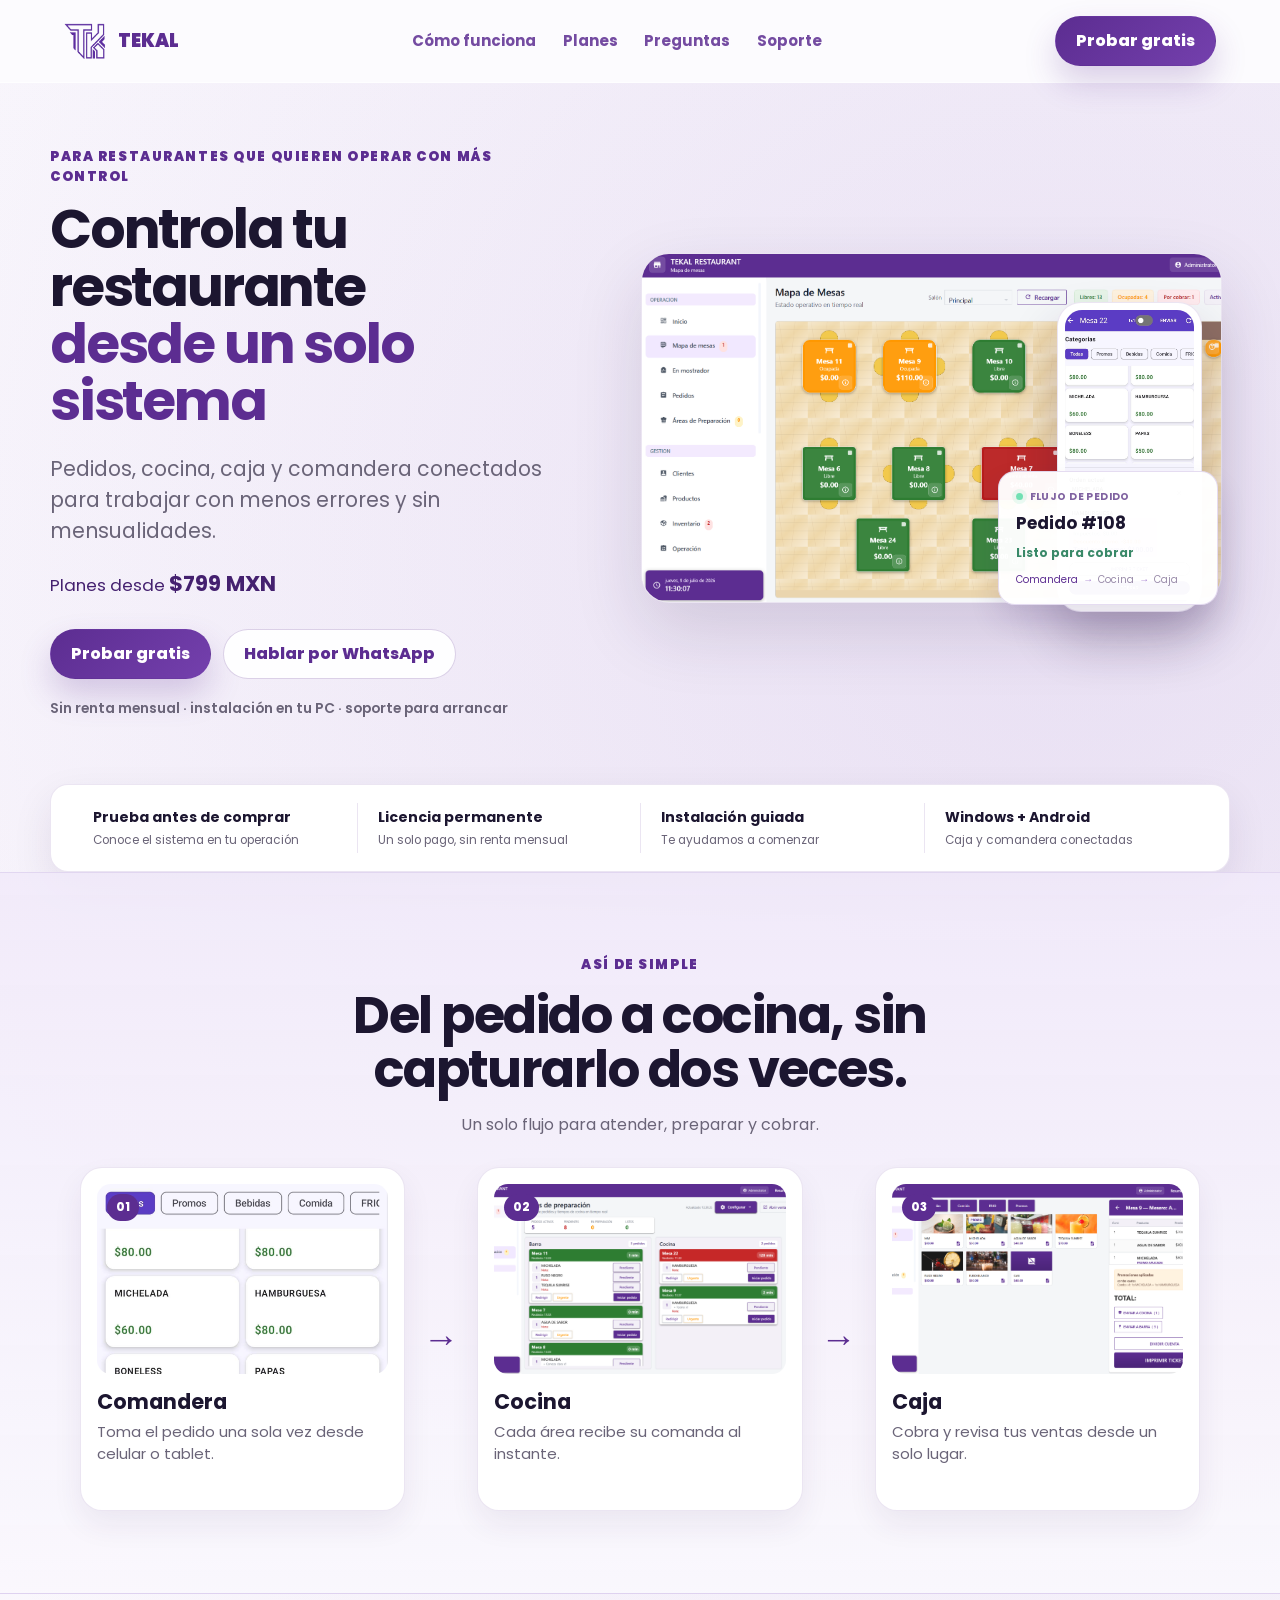
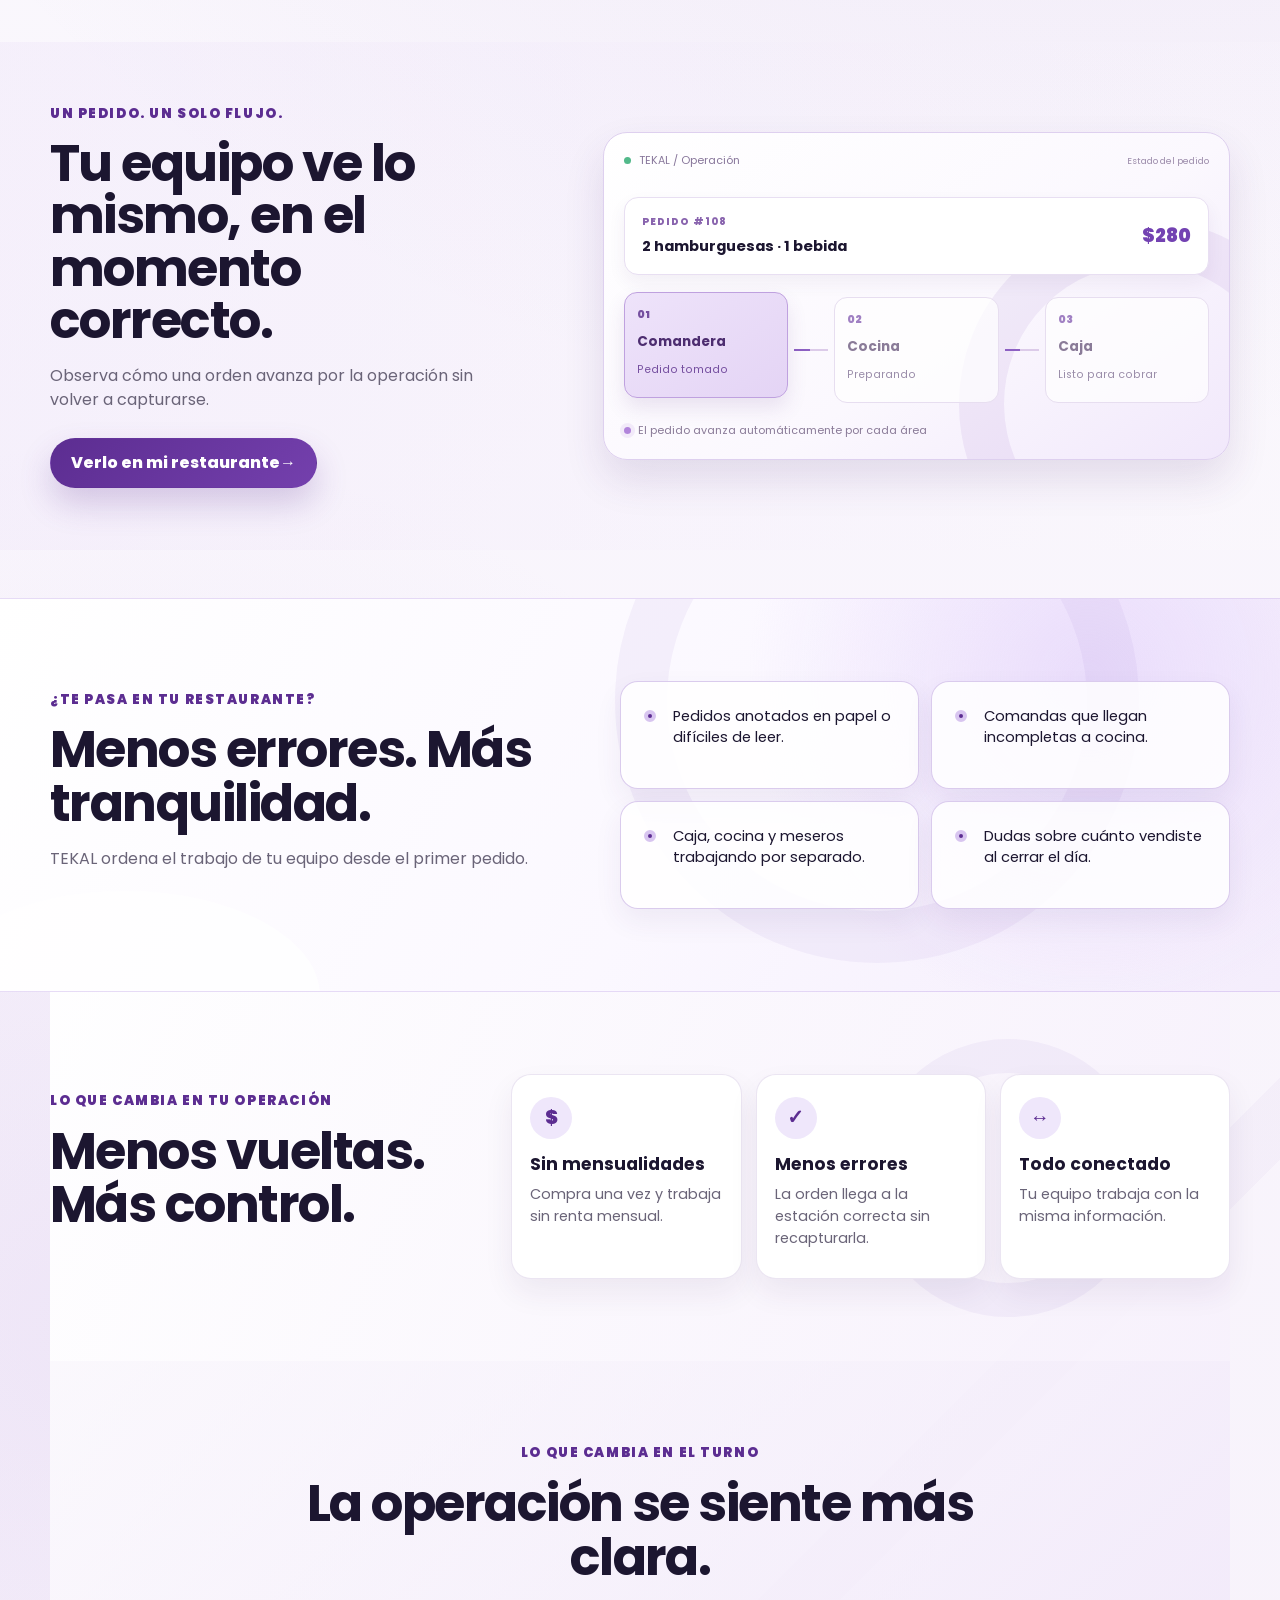
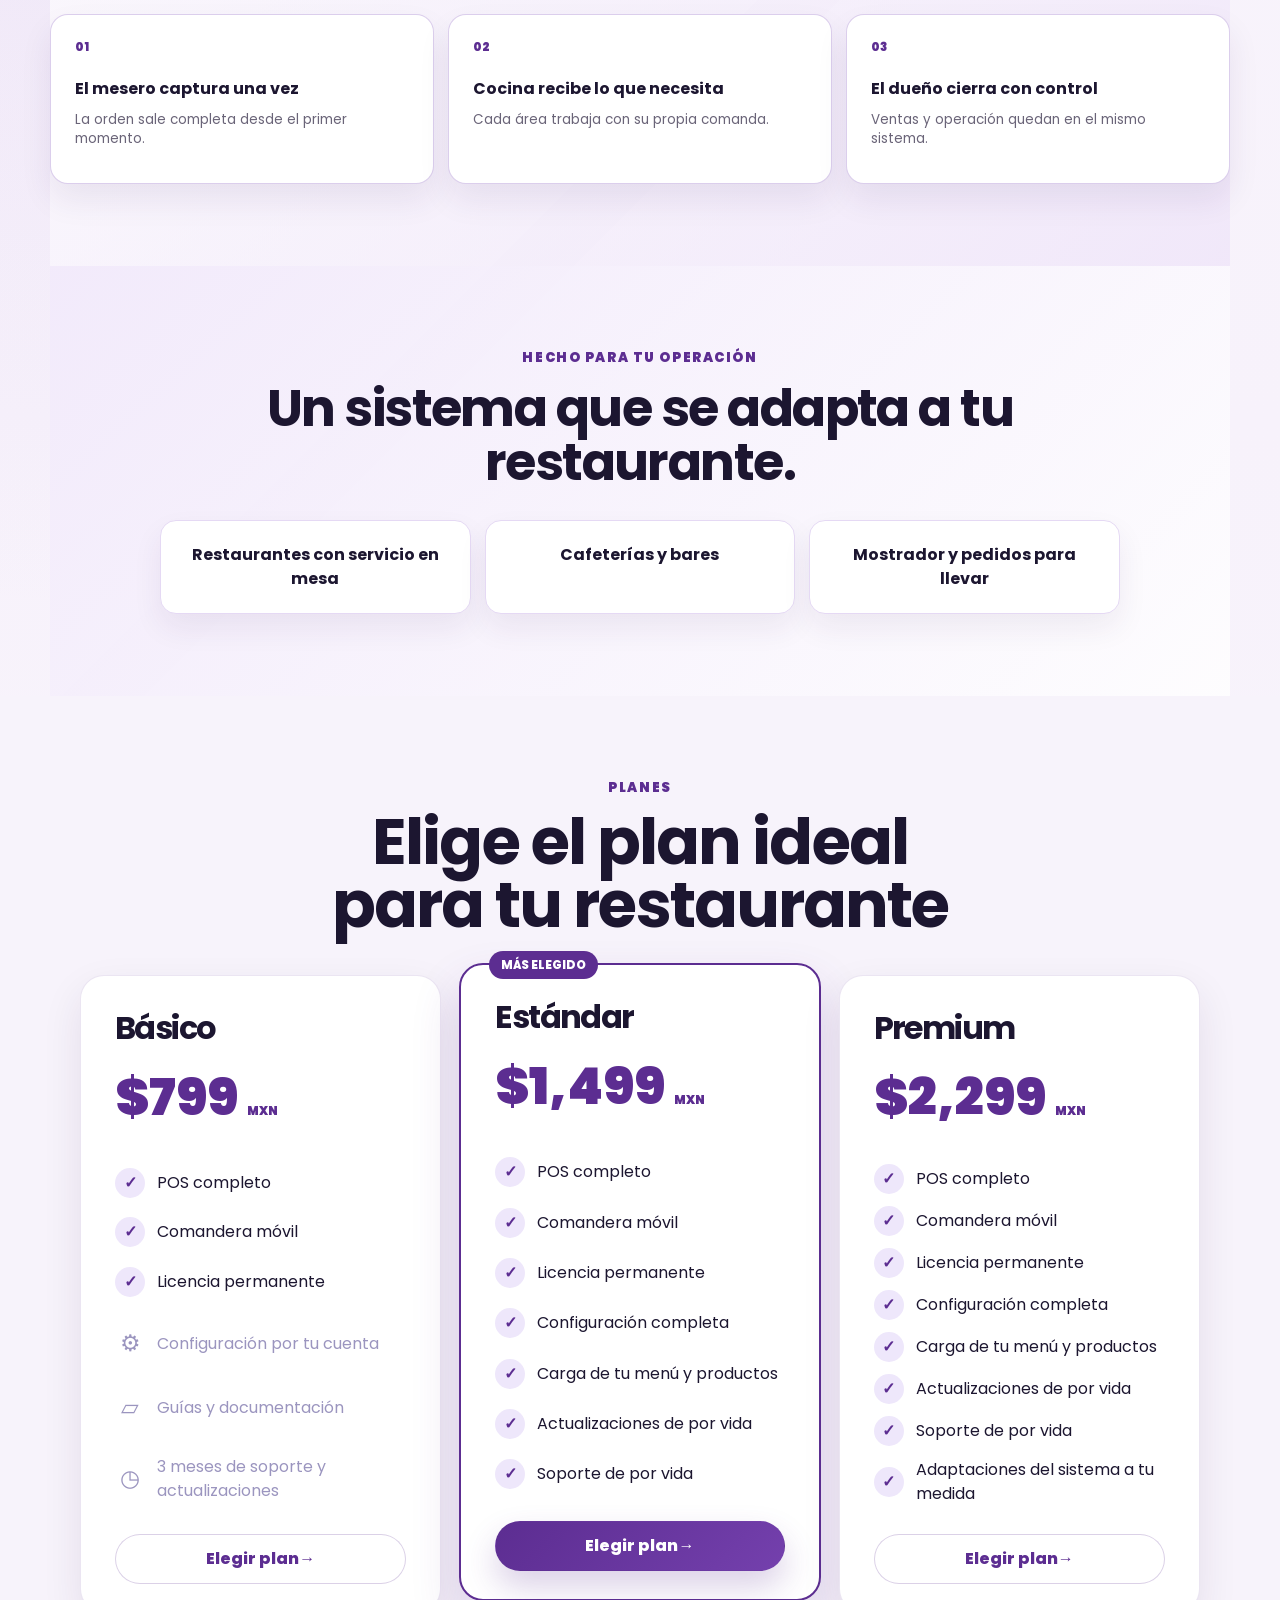
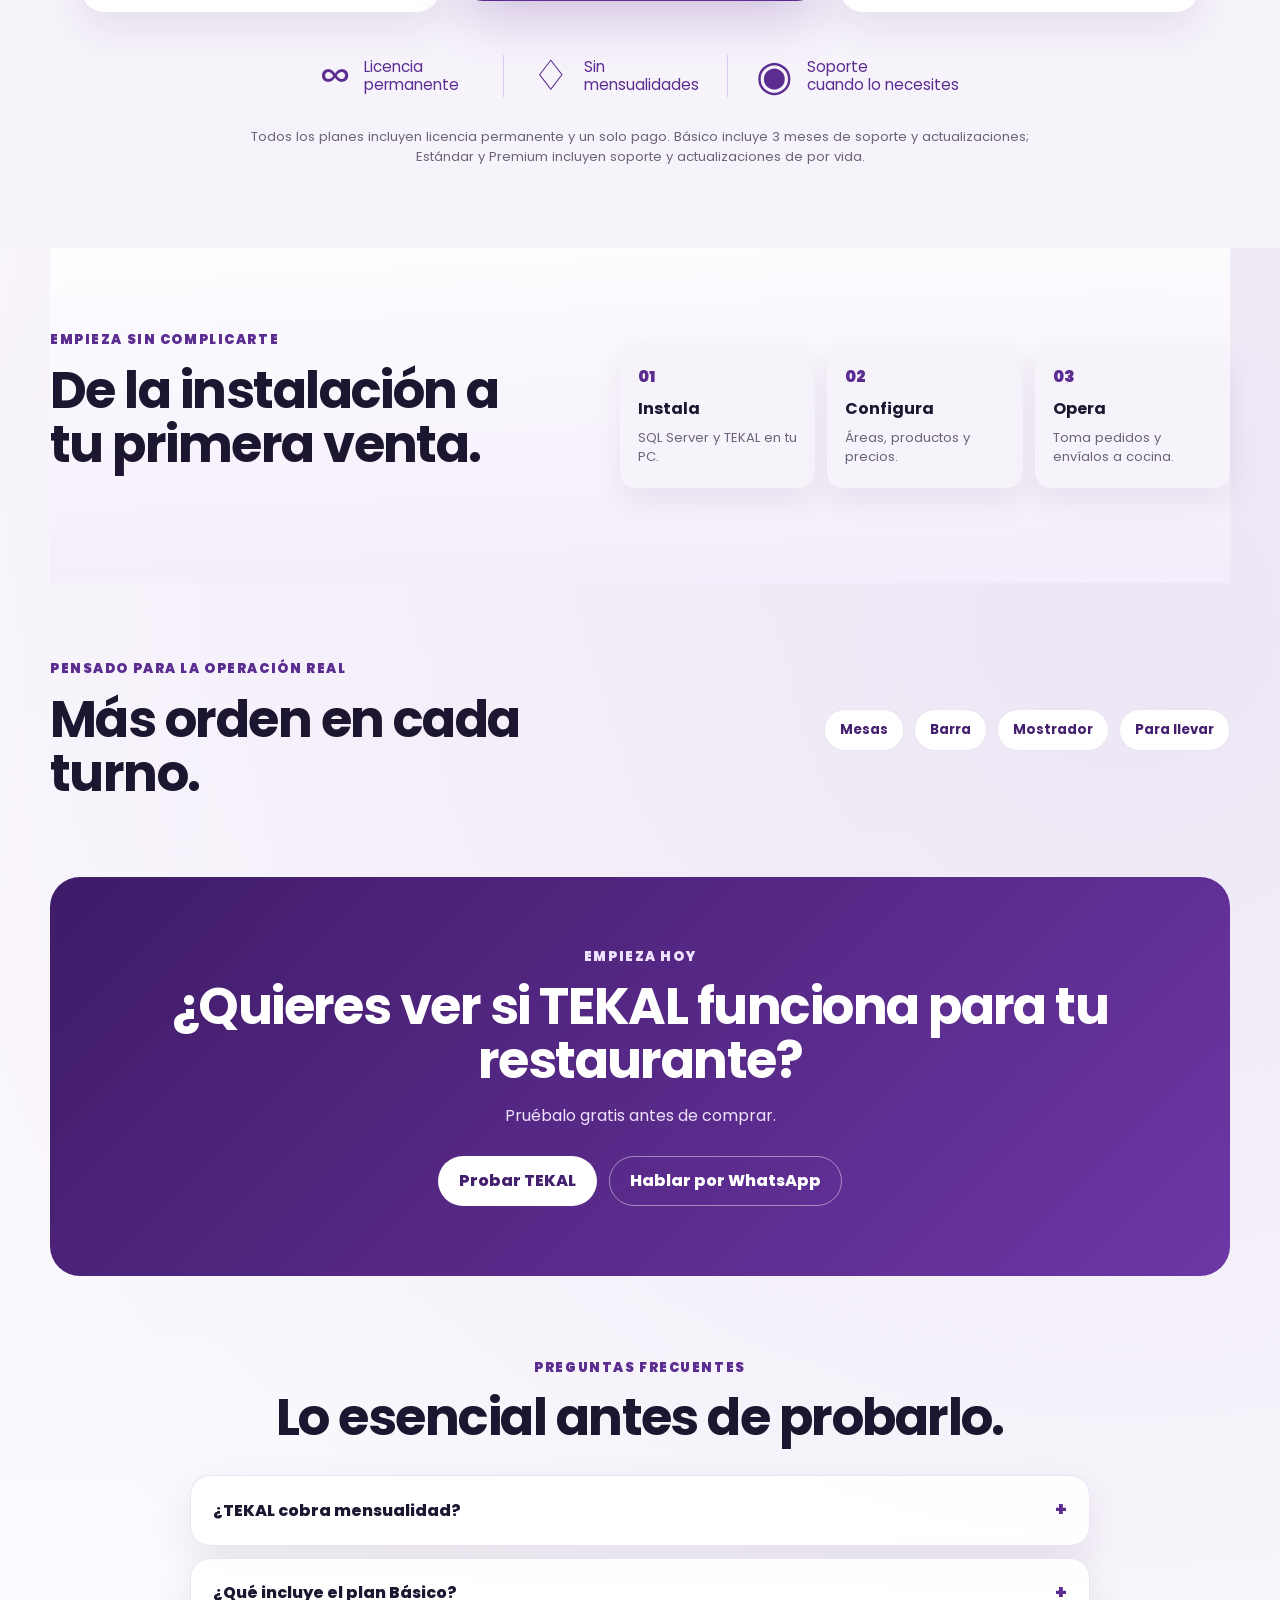
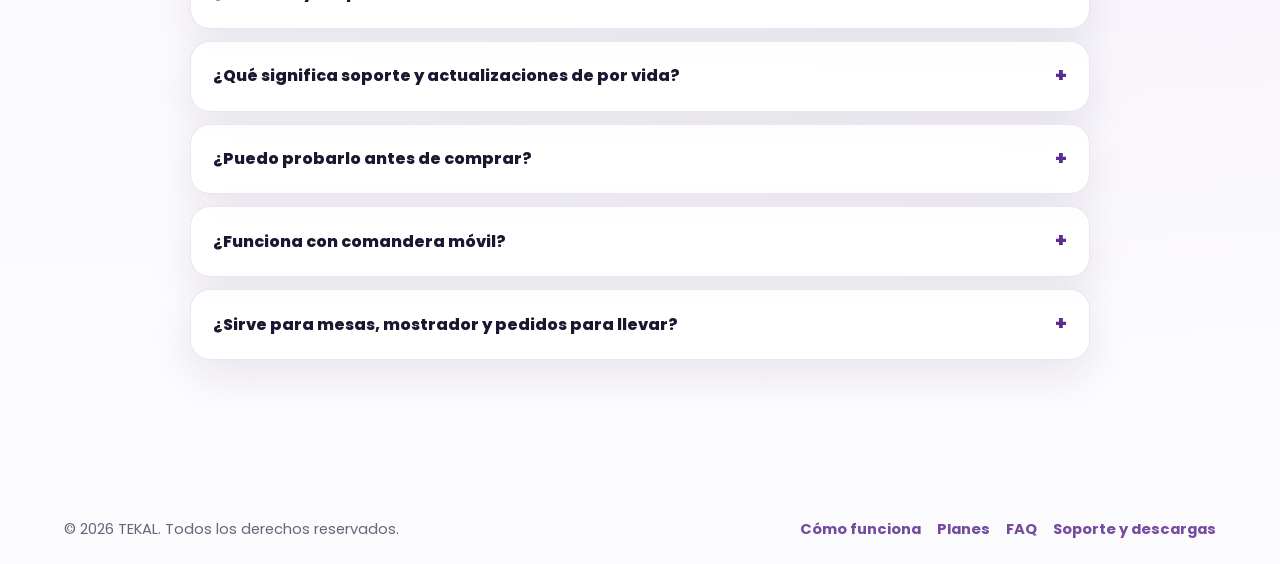
==== commit 4739f1bb: "Integrar animaciones al lenguaje visual de TEKAL" ====
--- a/index.html
+++ b/index.html
@@ -48,8 +48,8 @@
           <figure class="landing-mobile-shot">
             <img src="comandera.jpg" alt="Comandera móvil TEKAL para tomar pedidos" width="960" height="1920">
           </figure>
-          <div class="hero-live-card" aria-label="Simulación del flujo de un pedido">
-            <span class="live-label"><i></i> Simulación de operación</span>
+          <div class="hero-live-card" aria-label="Flujo de un pedido en TEKAL">
+            <span class="live-label"><i></i> Flujo de pedido</span>
             <strong>Pedido #108</strong>
             <span class="live-order-status">Listo para cobrar</span>
             <div class="live-route"><span class="is-active">Comandera</span><b>→</b><span>Cocina</span><b>→</b><span>Caja</span></div>
@@ -102,7 +102,7 @@
           <a class="button primary" href="descargas.html#probar">Verlo en mi restaurante <span aria-hidden="true">→</span></a>
         </div>
         <div class="story-board" data-story-board>
-          <div class="story-board-top"><span><i></i> TEKAL / Operación</span><small>Flujo en vivo</small></div>
+          <div class="story-board-top"><span><i></i> TEKAL / Operación</span><small>Estado del pedido</small></div>
           <div class="story-order-card">
             <div><span class="story-order-kicker">PEDIDO #108</span><strong>2 hamburguesas · 1 bebida</strong></div>
             <span class="story-order-total">$280</span>
--- a/styles.css
+++ b/styles.css
@@ -1813,3 +1813,32 @@
 @media (max-width:900px) { .landing-live-story { grid-template-columns:1fr; } }
 @media (max-width:760px) { .hero-live-card { right:3%; bottom:3%; width:190px; padding:13px; } .story-stages { grid-template-columns:1fr; gap:8px; } .story-connector { display:none; } .story-stage { min-height:0; } .result-grid { grid-template-columns:1fr; } }
 @media (prefers-reduced-motion:reduce) { .hero-live-card, .story-connector i { animation:none; } .story-stage { transition:none; } }
+
+/* Ajuste de dirección: la interacción debe integrarse con la identidad clara de TEKAL. */
+.hero-live-card { border-color:rgba(126,82,184,.2); background:rgba(255,255,255,.97); color:var(--text); box-shadow:0 16px 30px rgba(66,35,104,.14); }
+.live-label { color:#8063a1; }
+.hero-live-card strong { color:var(--text); }
+.live-order-status { color:#398968; }
+.live-route { color:#998ba9; }
+.live-route span.is-active { color:var(--accent); }
+.live-route b { color:#a782d1; }
+.landing-live-story { position:relative; }
+.landing-live-story::before { position:absolute; inset:8% -8% 8%; z-index:-1; border-radius:40px; background:linear-gradient(110deg,rgba(239,230,249,.45),rgba(255,255,255,.15)); content:""; }
+.story-board { border-color:#ded0ef; background:linear-gradient(145deg,#fff 0%,#fbf8fe 58%,#f1e8fb 100%); color:var(--text); box-shadow:0 20px 40px rgba(66,35,104,.12); }
+.story-board::after { border-color:rgba(112,59,177,.08); }
+.story-board-top, .story-board-foot { color:#88779b; }
+.story-board-top i { background:#52b98a; }
+.story-board-top small { color:#9b8baa; }
+.story-order-card { border-color:#e8dff2; background:#fff; box-shadow:0 8px 18px rgba(66,35,104,.06); }
+.story-order-kicker { color:#8964ae; }
+.story-order-card strong { color:var(--text); }
+.story-order-total { color:#7342b2; }
+.story-connector { background:#dccbe9; }
+.story-connector i { background:#8d60c3; }
+.story-stage { border-color:#e7def0; background:rgba(255,255,255,.72); color:#8a7b98; }
+.story-stage span { color:#a080c3; }
+.story-stage small { color:#9b8eaa; }
+.story-stage.is-active { border-color:#bfa1df; background:linear-gradient(145deg,#eee3fa,#e4d4f5); color:#4d2d70; box-shadow:0 10px 20px rgba(96,54,139,.12); }
+.story-stage.is-active span, .story-stage.is-active small { color:#7650a0; }
+.story-board-foot { color:#8a7b98; }
+.story-pulse { background:#b184db; box-shadow:0 0 0 4px rgba(177,132,219,.14); }
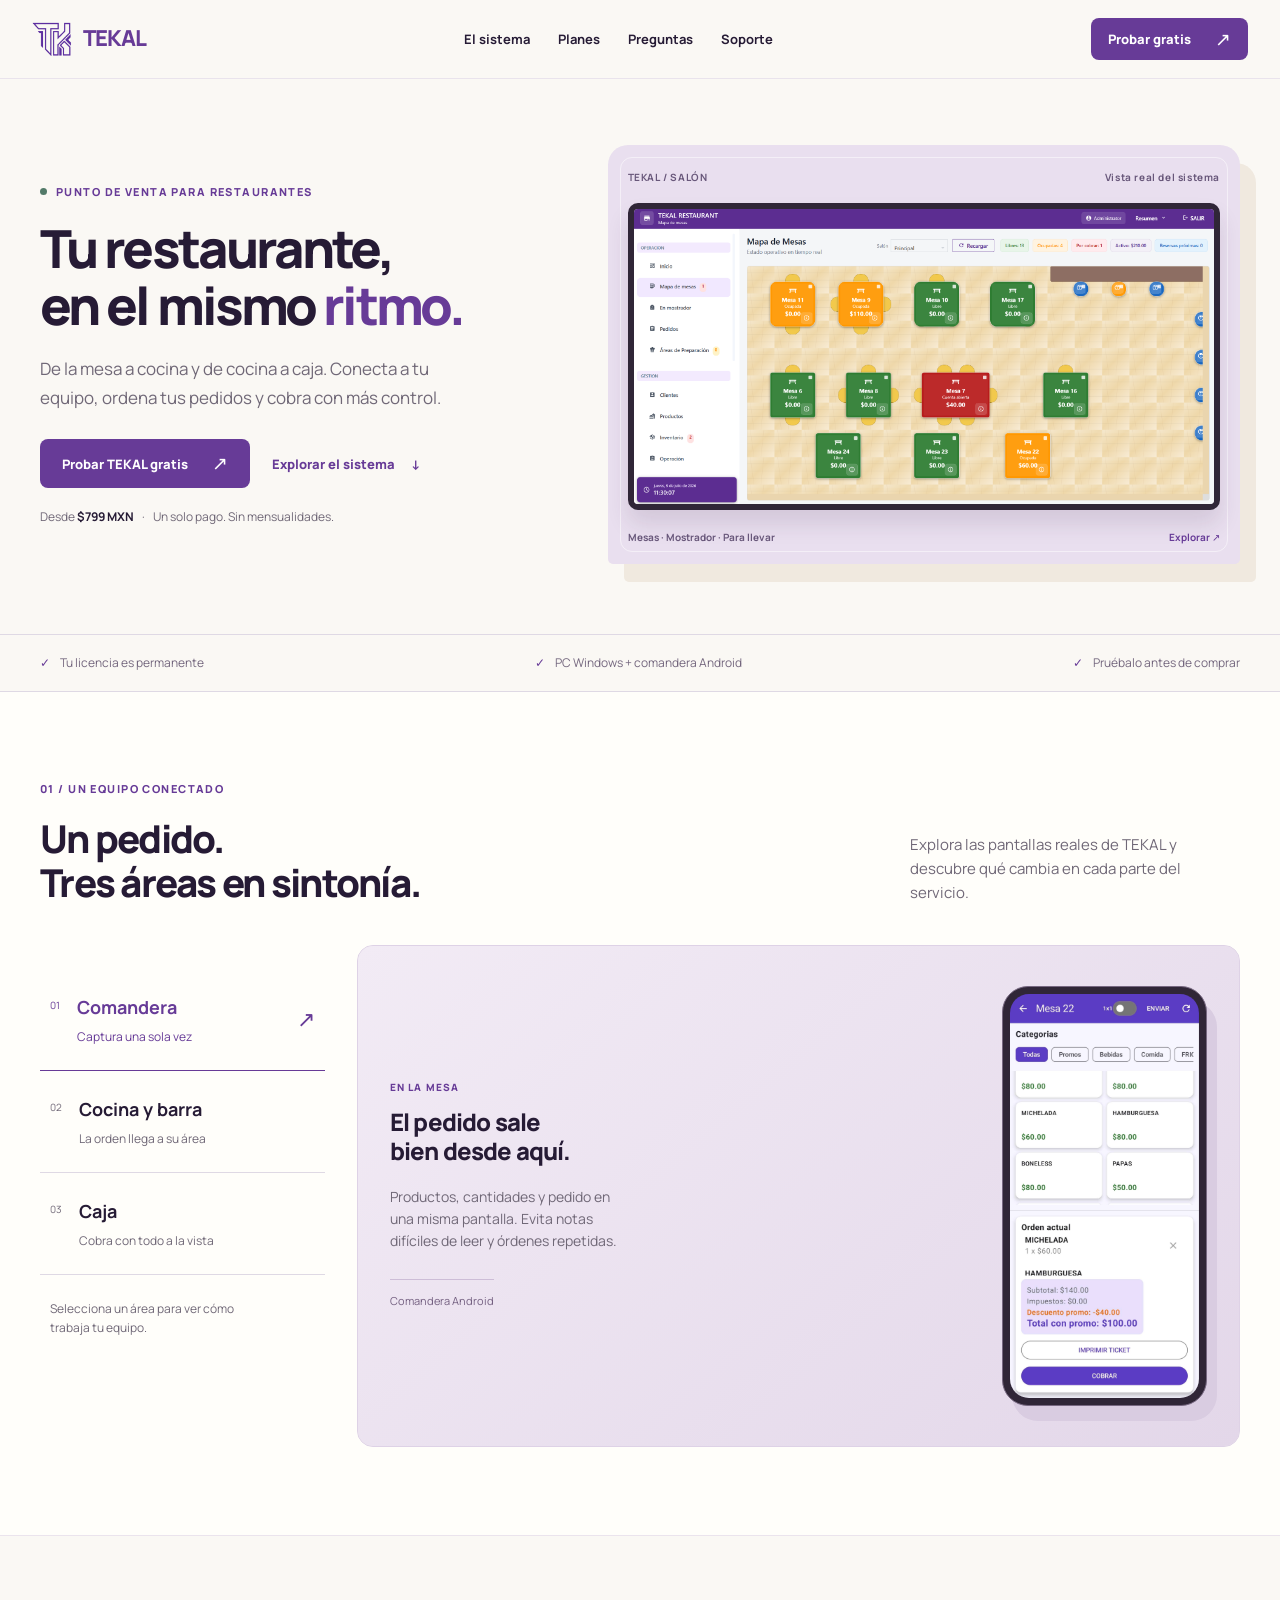
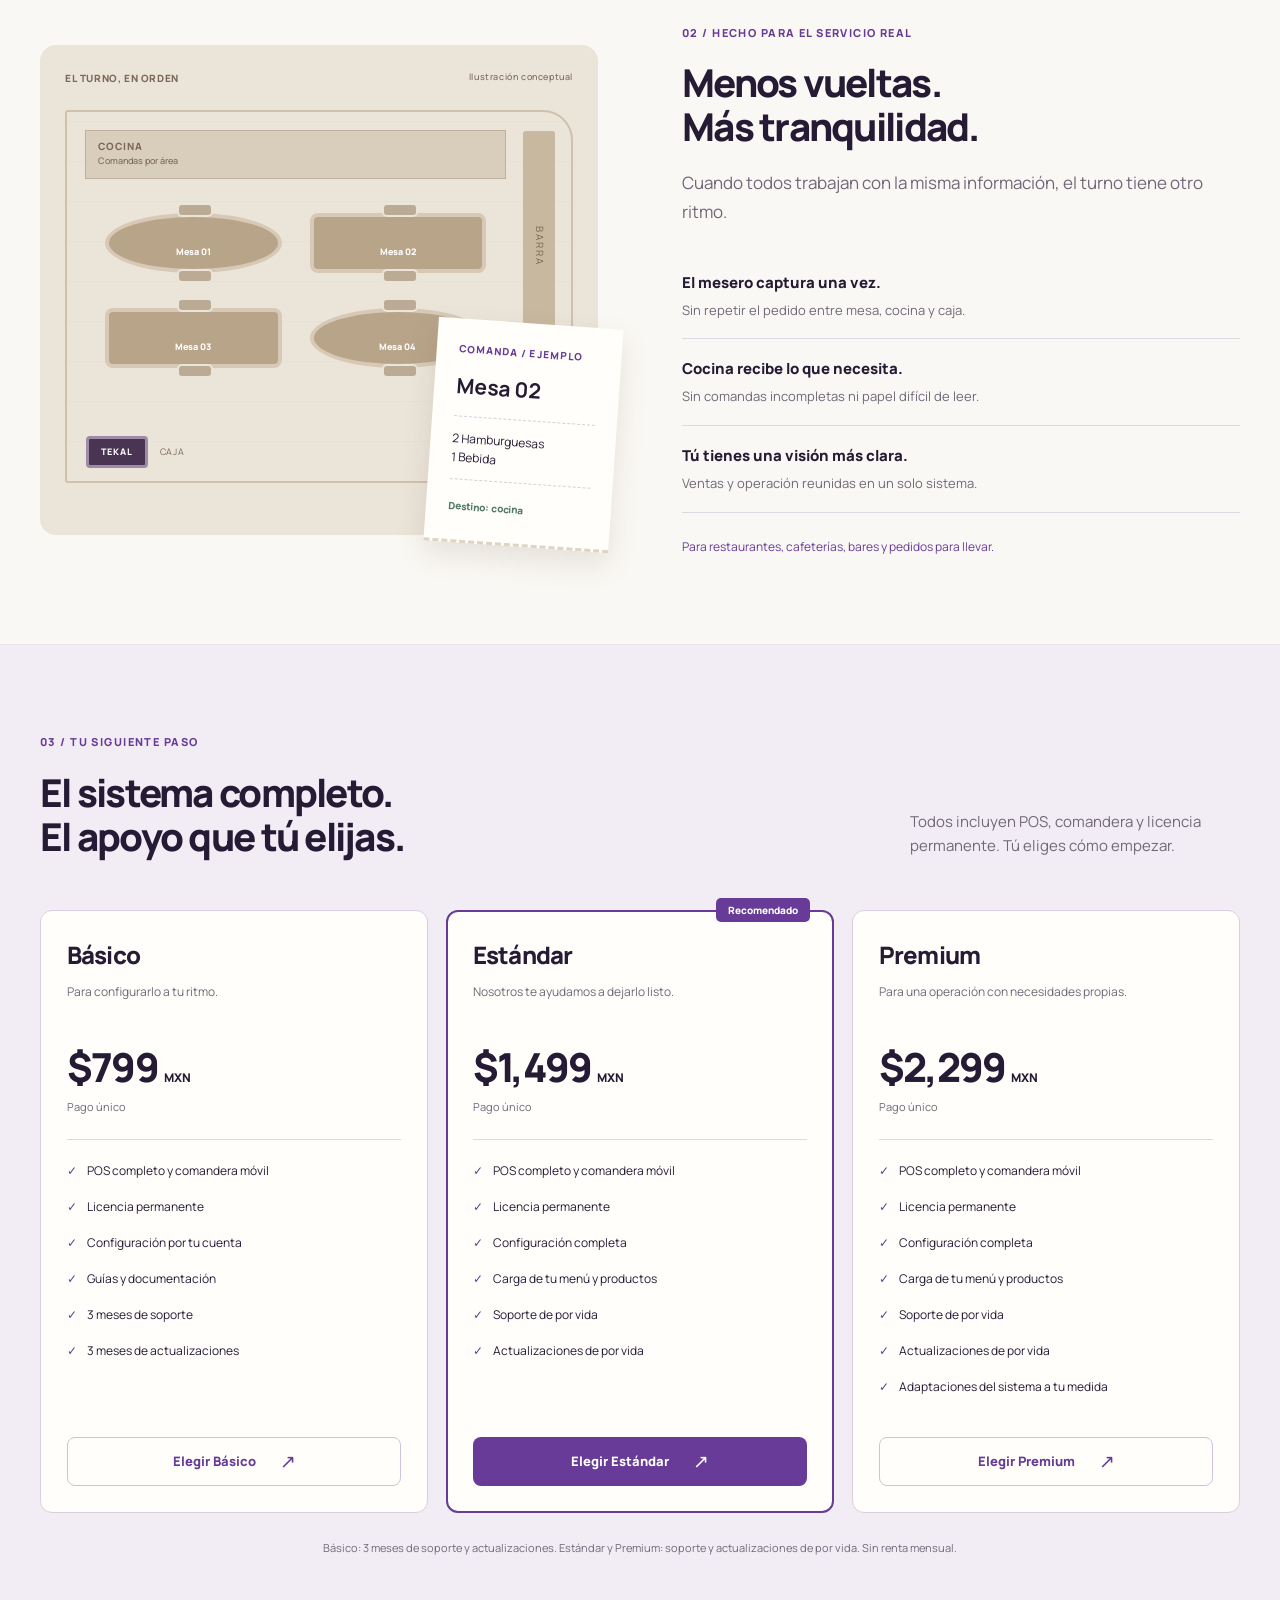
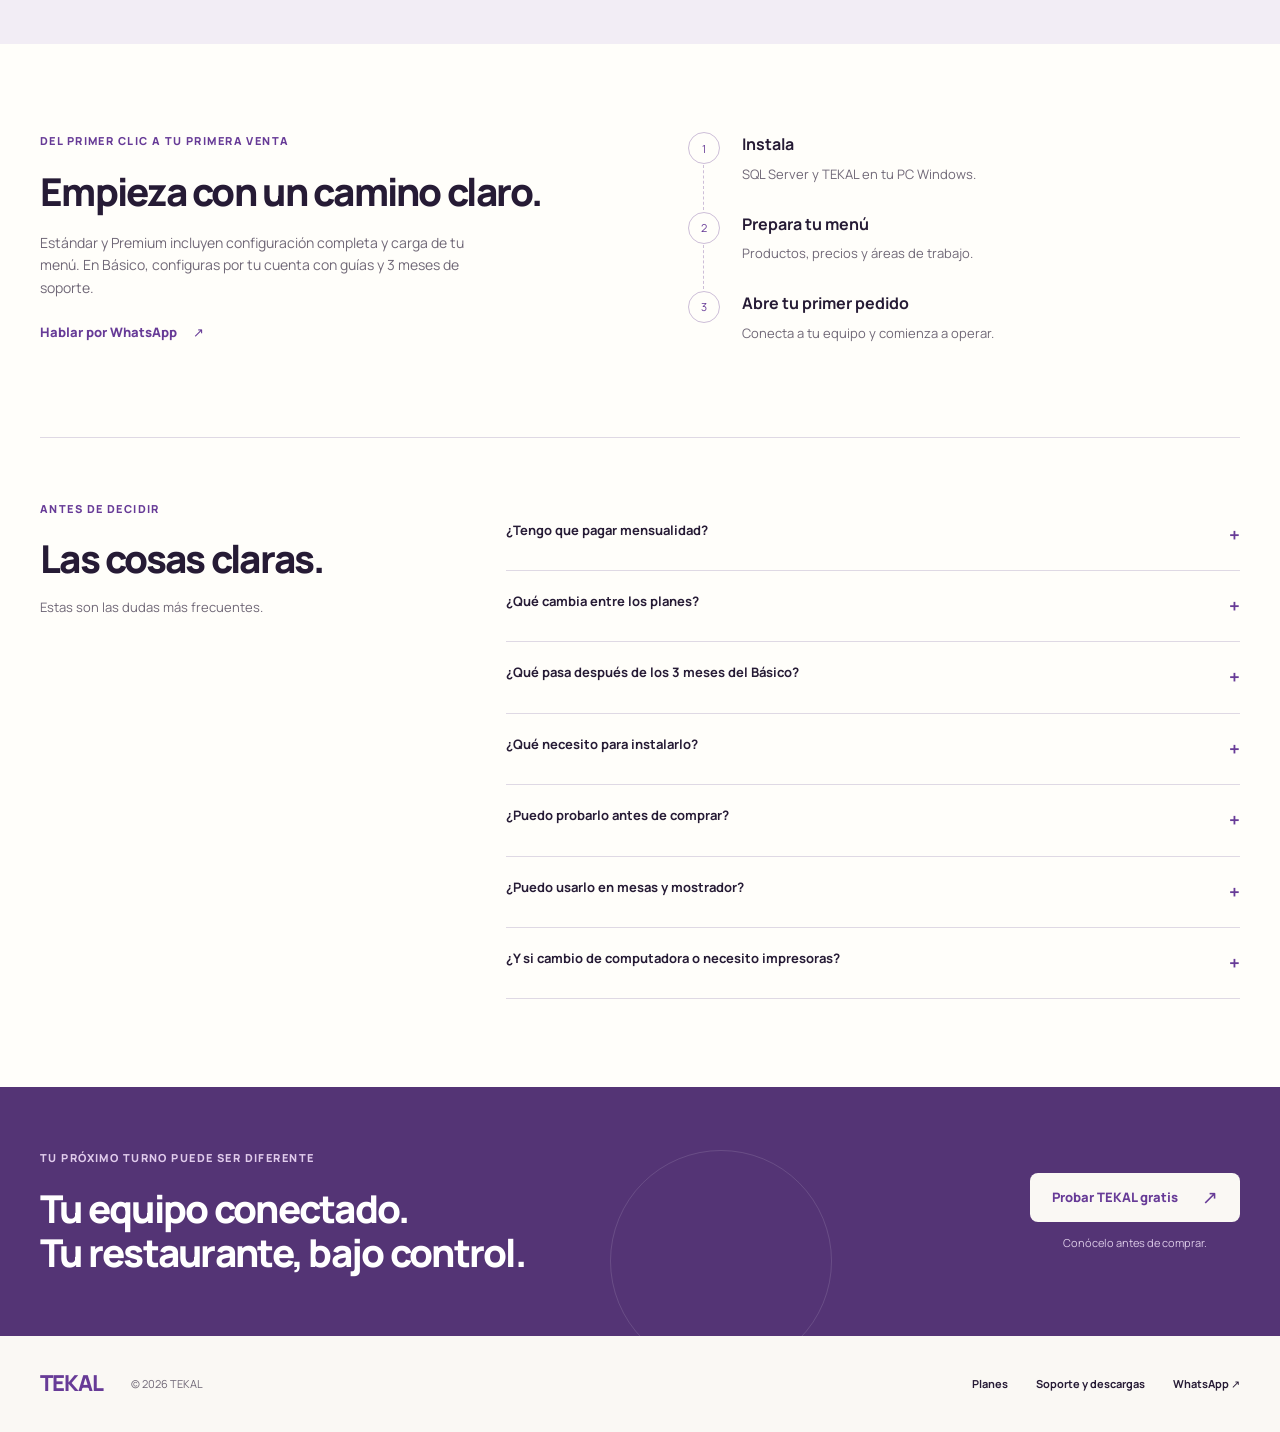
==== commit 1fd0a7bd: "Rediseñar landing con experiencia de producto" ====
--- a/index.html
+++ b/index.html
@@ -1,300 +1,97 @@
 <!doctype html>
 <html lang="es">
-  <head>
-    <meta charset="utf-8">
-    <meta name="viewport" content="width=device-width, initial-scale=1">
-    <meta name="description" content="Controla pedidos, cocina y caja con TEKAL: un punto de venta para restaurantes con licencia permanente y sin mensualidades.">
-    <meta name="keywords" content="POS restaurante sin mensualidades, punto de venta restaurante, comandera, cocina, licencia permanente, TEKAL">
-    <meta name="color-scheme" content="light">
-    <meta name="tekal-license-api" content="https://licencias.tekalpos.com">
-    <title>TEKAL | Punto de venta para restaurantes sin mensualidades</title>
-    <link rel="preconnect" href="https://fonts.googleapis.com">
-    <link rel="preconnect" href="https://fonts.gstatic.com" crossorigin>
-    <link href="https://fonts.googleapis.com/css2?family=Poppins:wght@400;500;600;700;800;900&display=swap" rel="stylesheet">
-    <link rel="stylesheet" href="styles.css">
-  </head>
-  <body class="landing-page">
-    <header class="site-header landing-header">
-      <a class="brand" href="#inicio" aria-label="TEKAL inicio">
-        <img class="brand-logo" src="LOGO.png" alt="" width="40" height="40">
-        <span>TEKAL</span>
-      </a>
-      <nav class="nav" aria-label="Principal">
-        <a href="#funciona">Cómo funciona</a>
-        <a href="#planes">Planes</a>
-        <a href="#preguntas">Preguntas</a>
-        <a href="descargas.html">Soporte</a>
-      </nav>
-      <a class="header-cta" href="descargas.html#probar">Probar gratis</a>
-    </header>
+<head>
+<meta charset="utf-8">
+<meta name="viewport" content="width=device-width, initial-scale=1">
+<meta name="description" content="TEKAL conecta comandera, cocina y caja. Punto de venta para restaurantes con licencia permanente, desde $799 MXN y sin mensualidades.">
+<meta name="tekal-license-api" content="https://licencias.tekalpos.com">
+<meta name="theme-color" content="#faf8f4">
+<link rel="icon" type="image/png" href="LOGO.png">
+<title>TEKAL | Tu restaurante, en el mismo ritmo</title>
+<link rel="preconnect" href="https://fonts.googleapis.com">
+<link rel="preconnect" href="https://fonts.gstatic.com" crossorigin>
+<link href="https://fonts.googleapis.com/css2?family=Manrope:wght@400;500;600;700;800&display=swap" rel="stylesheet">
+<link rel="stylesheet" href="landing.css?v=20260914">
+</head>
+<body>
+<header class="site-header"><div class="header-inner">
+<a href="#inicio" class="brand" aria-label="TEKAL inicio"><img src="LOGO.png" width="44" height="38" alt=""><span>TEKAL</span></a>
+<nav aria-label="Principal"><a href="#funciona">El sistema</a><a href="#planes">Planes</a><a href="#preguntas">Preguntas</a><a href="descargas.html">Soporte</a></nav>
+<a class="button primary small" href="descargas.html#probar">Probar gratis <span aria-hidden="true">↗</span></a>
+</div></header>
+<main id="inicio">
+<section class="hero wrap">
+<div class="hero-copy"><p class="eyebrow"><span class="status-dot"></span> Punto de venta para restaurantes</p>
+<h1>Tu restaurante,<br>en el mismo <em>ritmo.</em></h1>
+<p class="lead">De la mesa a cocina y de cocina a caja. Conecta a tu equipo, ordena tus pedidos y cobra con más control.</p>
+<div class="hero-actions"><a class="button primary" href="descargas.html#probar">Probar TEKAL gratis <span aria-hidden="true">↗</span></a><a class="text-link" href="#funciona">Explorar el sistema <span aria-hidden="true">↓</span></a></div>
+<p class="hero-price">Desde <strong>$799 MXN</strong> <span>·</span> Un solo pago. Sin mensualidades.</p>
+</div>
+<div class="hero-product">
+<div class="product-caption"><span>TEKAL / SALÓN</span><span>Vista real del sistema</span></div>
+<figure class="hero-screen"><img src="pc.png" width="1912" height="973" fetchpriority="high" alt="Mapa de mesas real de TEKAL con estados de las mesas y cuenta abierta"></figure>
+<div class="product-base"><span>Mesas · Mostrador · Para llevar</span><a href="#funciona" aria-label="Explorar las pantallas de TEKAL">Explorar <span aria-hidden="true">↗</span></a></div>
+</div>
+</section>
+<div class="assurance"><div class="wrap assurance-inner"><span>Tu licencia es permanente</span><span>PC Windows + comandera Android</span><span>Pruébalo antes de comprar</span></div></div>
 
-    <main id="inicio">
-      <section class="landing-hero">
-        <div class="landing-hero-copy">
-          <p class="eyebrow">Para restaurantes que quieren operar con más control</p>
-          <h1>Controla tu restaurante<br><span>desde un solo sistema</span></h1>
-          <p class="landing-lead">Pedidos, cocina, caja y comandera conectados para trabajar con menos errores y sin mensualidades.</p>
-          <p class="landing-price">Planes desde <strong>$799 MXN</strong></p>
-          <div class="landing-actions">
-            <a class="button primary" href="descargas.html#probar">Probar gratis</a>
-            <a class="button secondary" href="https://wa.me/524641163543?text=Hola,%20quiero%20saber%20si%20TEKAL%20funciona%20para%20mi%20restaurante" target="_blank" rel="noopener">Hablar por WhatsApp</a>
-          </div>
-          <p class="landing-reassurance">Sin renta mensual · instalación en tu PC · soporte para arrancar</p>
-        </div>
-        <div class="landing-hero-visual" aria-label="TEKAL en punto de venta y comandera móvil">
-          <figure class="landing-desktop-shot">
-            <img src="pc.png" alt="Punto de venta TEKAL con mapa de mesas y operación de restaurante" width="1912" height="974" fetchpriority="high">
-          </figure>
-          <figure class="landing-mobile-shot">
-            <img src="comandera.jpg" alt="Comandera móvil TEKAL para tomar pedidos" width="960" height="1920">
-          </figure>
-          <div class="hero-live-card" aria-label="Flujo de un pedido en TEKAL">
-            <span class="live-label"><i></i> Flujo de pedido</span>
-            <strong>Pedido #108</strong>
-            <span class="live-order-status">Listo para cobrar</span>
-            <div class="live-route"><span class="is-active">Comandera</span><b>→</b><span>Cocina</span><b>→</b><span>Caja</span></div>
-          </div>
-        </div>
-      </section>
+<section id="funciona" class="product-section section">
+<div class="wrap">
+<div class="section-heading"><div><p class="eyebrow">01 / Un equipo conectado</p><h2>Un pedido.<br>Tres áreas en sintonía.</h2></div><p>Explora las pantallas reales de TEKAL y descubre qué cambia en cada parte del servicio.</p></div>
+<div class="product-explorer">
+<div class="explorer-menu">
+<div role="tablist" aria-label="Pantallas de TEKAL" aria-orientation="vertical">
+<button role="tab" id="tab-comandera" aria-controls="panel-comandera" aria-selected="true" tabindex="0"><span class="tab-number">01</span><span><strong>Comandera</strong><small>Captura una sola vez</small></span><span class="tab-arrow" aria-hidden="true">↗</span></button>
+<button role="tab" id="tab-cocina" aria-controls="panel-cocina" aria-selected="false" tabindex="-1"><span class="tab-number">02</span><span><strong>Cocina y barra</strong><small>La orden llega a su área</small></span><span class="tab-arrow" aria-hidden="true">↗</span></button>
+<button role="tab" id="tab-caja" aria-controls="panel-caja" aria-selected="false" tabindex="-1"><span class="tab-number">03</span><span><strong>Caja</strong><small>Cobra con todo a la vista</small></span><span class="tab-arrow" aria-hidden="true">↗</span></button>
+</div>
+<p class="explorer-note">Selecciona un área para ver cómo trabaja tu equipo.</p>
+</div>
+<div class="explorer-panels">
+<div class="demo-panel phone-panel" role="tabpanel" id="panel-comandera" aria-labelledby="tab-comandera" tabindex="0">
+<div class="panel-copy"><span class="mini-label">EN LA MESA</span><h3>El pedido sale<br>bien desde aquí.</h3><p>Productos, cantidades y pedido en una misma pantalla. Evita notas difíciles de leer y órdenes repetidas.</p><span class="platform-label">Comandera Android</span></div>
+<figure class="phone"><img src="comandera.jpg" width="1080" height="2306" loading="lazy" decoding="async" alt="Pantalla completa de la comandera Android TEKAL"></figure>
+</div>
+<div class="demo-panel" role="tabpanel" id="panel-cocina" aria-labelledby="tab-cocina" tabindex="0" hidden><div class="screen-caption"><h3>Cada área sabe qué preparar.</h3><p>Las comandas llegan a cocina o barra sin volver a capturarse.</p></div><figure class="wide-screen"><img src="comandas.png" width="1916" height="977" loading="lazy" decoding="async" alt="Pantalla real de comandas de TEKAL divididas por área"></figure></div>
+<div class="demo-panel" role="tabpanel" id="panel-caja" aria-labelledby="tab-caja" tabindex="0" hidden><div class="screen-caption"><h3>Del pedido al cobro, con claridad.</h3><p>Consulta la cuenta y cobra desde el mismo sistema.</p></div><figure class="wide-screen"><img src="gestion.png" width="1907" height="985" loading="lazy" decoding="async" alt="Pantalla de caja de TEKAL con productos y detalle de la cuenta"></figure></div>
+</div>
+</div>
+</div></section>
 
-      <section class="landing-trust" aria-label="Razones para confiar en TEKAL">
-        <div><strong>Prueba antes de comprar</strong><span>Conoce el sistema en tu operación</span></div>
-        <div><strong>Licencia permanente</strong><span>Un solo pago, sin renta mensual</span></div>
-        <div><strong>Instalación guiada</strong><span>Te ayudamos a comenzar</span></div>
-        <div><strong>Windows + Android</strong><span>Caja y comandera conectadas</span></div>
-      </section>
+<section class="restaurant-section section">
+<div class="wrap restaurant-layout">
+<div class="restaurant-scene" role="img" aria-label="Ilustración conceptual de un restaurante con barra, cocina y mesas conectadas a TEKAL">
+<div class="scene-header"><span>EL TURNO, EN ORDEN</span><small>Ilustración conceptual</small></div>
+<div class="floor-plan"><div class="kitchen-zone">COCINA <span>Comandas por área</span></div><div class="bar-zone">BARRA</div><div class="dining-tables"><div class="dining-table round"><i></i><span>Mesa 01</span></div><div class="dining-table"><i></i><span>Mesa 02</span></div><div class="dining-table"><i></i><span>Mesa 03</span></div><div class="dining-table round"><i></i><span>Mesa 04</span></div></div><div class="cash-zone"><span class="terminal">TEKAL</span><span>CAJA</span></div></div>
+<div class="order-slip"><span class="mini-label">COMANDA / EJEMPLO</span><strong>Mesa 02</strong><p>2 Hamburguesas<br>1 Bebida</p><span class="slip-status">Destino: cocina</span></div>
+</div>
+<div class="restaurant-copy"><p class="eyebrow">02 / Hecho para el servicio real</p><h2>Menos vueltas.<br>Más tranquilidad.</h2><p class="lead">Cuando todos trabajan con la misma información, el turno tiene otro ritmo.</p>
+<dl class="benefit-rows"><div><dt>El mesero captura una vez.</dt><dd>Sin repetir el pedido entre mesa, cocina y caja.</dd></div><div><dt>Cocina recibe lo que necesita.</dt><dd>Sin comandas incompletas ni papel difícil de leer.</dd></div><div><dt>Tú tienes una visión más clara.</dt><dd>Ventas y operación reunidas en un solo sistema.</dd></div></dl>
+<p class="audience-line">Para restaurantes, cafeterías, bares y pedidos para llevar.</p></div>
+</div></section>
 
-      <section id="funciona" class="landing-section landing-flow">
-        <div class="landing-heading">
-          <p class="eyebrow">Así de simple</p>
-          <h2>Del pedido a cocina, sin capturarlo dos veces.</h2>
-          <p>Un solo flujo para atender, preparar y cobrar.</p>
-        </div>
-        <div class="flow-grid">
-          <article class="flow-card">
-            <span class="flow-number">01</span>
-            <img src="comandera.jpg" alt="Pedido tomado desde la comandera" loading="lazy">
-            <h3>Comandera</h3>
-            <p>Toma el pedido una sola vez desde celular o tablet.</p>
-          </article>
-          <div class="flow-arrow" aria-hidden="true">→</div>
-          <article class="flow-card">
-            <span class="flow-number">02</span>
-            <img src="comandas.png" alt="Comandas recibidas en cocina" loading="lazy">
-            <h3>Cocina</h3>
-            <p>Cada área recibe su comanda al instante.</p>
-          </article>
-          <div class="flow-arrow" aria-hidden="true">→</div>
-          <article class="flow-card">
-            <span class="flow-number">03</span>
-            <img src="gestion.png" alt="Caja TEKAL lista para cobrar" loading="lazy">
-            <h3>Caja</h3>
-            <p>Cobra y revisa tus ventas desde un solo lugar.</p>
-          </article>
-        </div>
-      </section>
+<section id="planes" class="pricing-section section"><div class="wrap">
+<div class="section-heading"><div><p class="eyebrow">03 / Tu siguiente paso</p><h2>El sistema completo.<br>El apoyo que tú elijas.</h2></div><p>Todos incluyen POS, comandera y licencia permanente. Tú eliges cómo empezar.</p></div>
+<div class="price-grid"><article class="price-card "><h3>Básico</h3><p class="plan-description">Para configurarlo a tu ritmo.</p><p class="price">$799 <small>MXN</small></p><span class="payment-note">Pago único</span><ul><li>POS completo y comandera móvil</li><li>Licencia permanente</li><li>Configuración por tu cuenta</li><li>Guías y documentación</li><li>3 meses de soporte</li><li>3 meses de actualizaciones</li></ul><a class="button secondary" href="https://wa.me/524641163543?text=Hola,%20quiero%20informacion%20del%20plan%20Basico%20de%20TEKAL" target="_blank" rel="noopener" aria-label="Consultar plan Básico">Elegir Básico<span aria-hidden="true">↗</span></a></article>
+<article class="price-card featured"><span class="recommendation">Recomendado</span><h3>Estándar</h3><p class="plan-description">Nosotros te ayudamos a dejarlo listo.</p><p class="price">$1,499 <small>MXN</small></p><span class="payment-note">Pago único</span><ul><li>POS completo y comandera móvil</li><li>Licencia permanente</li><li>Configuración completa</li><li>Carga de tu menú y productos</li><li>Soporte de por vida</li><li>Actualizaciones de por vida</li></ul><a class="button primary" href="https://wa.me/524641163543?text=Hola,%20quiero%20informacion%20del%20plan%20Estandar%20de%20TEKAL" target="_blank" rel="noopener" aria-label="Consultar plan Estándar">Elegir Estándar<span aria-hidden="true">↗</span></a></article>
+<article class="price-card "><h3>Premium</h3><p class="plan-description">Para una operación con necesidades propias.</p><p class="price">$2,299 <small>MXN</small></p><span class="payment-note">Pago único</span><ul><li>POS completo y comandera móvil</li><li>Licencia permanente</li><li>Configuración completa</li><li>Carga de tu menú y productos</li><li>Soporte de por vida</li><li>Actualizaciones de por vida</li><li>Adaptaciones del sistema a tu medida</li></ul><a class="button secondary" href="https://wa.me/524641163543?text=Hola,%20quiero%20informacion%20del%20plan%20Premium%20de%20TEKAL" target="_blank" rel="noopener" aria-label="Consultar plan Premium">Elegir Premium<span aria-hidden="true">↗</span></a></article></div>
+<p class="plan-terms">Básico: 3 meses de soporte y actualizaciones. Estándar y Premium: soporte y actualizaciones de por vida. Sin renta mensual.</p>
+</div></section>
 
-      <section class="landing-live-story" aria-label="Flujo de pedido TEKAL">
-        <div class="live-story-copy">
-          <p class="eyebrow">Un pedido. Un solo flujo.</p>
-          <h2>Tu equipo ve lo mismo, en el momento correcto.</h2>
-          <p>Observa cómo una orden avanza por la operación sin volver a capturarse.</p>
-          <a class="button primary" href="descargas.html#probar">Verlo en mi restaurante <span aria-hidden="true">→</span></a>
-        </div>
-        <div class="story-board" data-story-board>
-          <div class="story-board-top"><span><i></i> TEKAL / Operación</span><small>Estado del pedido</small></div>
-          <div class="story-order-card">
-            <div><span class="story-order-kicker">PEDIDO #108</span><strong>2 hamburguesas · 1 bebida</strong></div>
-            <span class="story-order-total">$280</span>
-          </div>
-          <div class="story-stages">
-            <div class="story-stage is-active" data-stage="0"><span>01</span><strong>Comandera</strong><small>Pedido tomado</small></div>
-            <div class="story-connector"><i></i></div>
-            <div class="story-stage" data-stage="1"><span>02</span><strong>Cocina</strong><small>Preparando</small></div>
-            <div class="story-connector"><i></i></div>
-            <div class="story-stage" data-stage="2"><span>03</span><strong>Caja</strong><small>Listo para cobrar</small></div>
-          </div>
-          <div class="story-board-foot"><span class="story-pulse"></span> El pedido avanza automáticamente por cada área</div>
-        </div>
-      </section>
-
-      <section class="landing-section landing-problems">
-        <div class="landing-heading landing-heading-left">
-          <p class="eyebrow">¿Te pasa en tu restaurante?</p>
-          <h2>Menos errores. Más tranquilidad.</h2>
-          <p>TEKAL ordena el trabajo de tu equipo desde el primer pedido.</p>
-        </div>
-        <div class="problem-list">
-          <div><p>Pedidos anotados en papel o difíciles de leer.</p></div>
-          <div><p>Comandas que llegan incompletas a cocina.</p></div>
-          <div><p>Caja, cocina y meseros trabajando por separado.</p></div>
-          <div><p>Dudas sobre cuánto vendiste al cerrar el día.</p></div>
-        </div>
-      </section>
-
-      <section class="landing-section landing-benefits-wrap">
-        <div class="landing-heading landing-heading-left">
-          <p class="eyebrow">Lo que cambia en tu operación</p>
-          <h2>Menos vueltas. Más control.</h2>
-        </div>
-        <div class="benefits-grid">
-          <article class="benefit-card">
-            <span class="benefit-icon">$</span>
-            <h3>Sin mensualidades</h3>
-            <p>Compra una vez y trabaja sin renta mensual.</p>
-          </article>
-          <article class="benefit-card">
-            <span class="benefit-icon">✓</span>
-            <h3>Menos errores</h3>
-            <p>La orden llega a la estación correcta sin recapturarla.</p>
-          </article>
-          <article class="benefit-card">
-            <span class="benefit-icon">↔</span>
-            <h3>Todo conectado</h3>
-            <p>Tu equipo trabaja con la misma información.</p>
-          </article>
-        </div>
-      </section>
-
-      <section class="landing-section landing-results">
-        <div class="landing-heading">
-          <p class="eyebrow">Lo que cambia en el turno</p>
-          <h2>La operación se siente más clara.</h2>
-        </div>
-        <div class="result-grid">
-          <article><span>01</span><strong>El mesero captura una vez</strong><p>La orden sale completa desde el primer momento.</p></article>
-          <article><span>02</span><strong>Cocina recibe lo que necesita</strong><p>Cada área trabaja con su propia comanda.</p></article>
-          <article><span>03</span><strong>El dueño cierra con control</strong><p>Ventas y operación quedan en el mismo sistema.</p></article>
-        </div>
-      </section>
-
-      <section class="landing-section landing-audience">
-        <div class="landing-heading">
-          <p class="eyebrow">Hecho para tu operación</p>
-          <h2>Un sistema que se adapta a tu restaurante.</h2>
-        </div>
-        <div class="audience-grid">
-          <span>Restaurantes con servicio en mesa</span>
-          <span>Cafeterías y bares</span>
-          <span>Mostrador y pedidos para llevar</span>
-        </div>
-      </section>
-
-      <section id="planes" class="landing-section landing-pricing">
-        <div class="landing-heading">
-          <p class="eyebrow">Planes</p>
-          <h2>Elige el plan ideal<br>para tu restaurante</h2>
-        </div>
-        <div class="landing-price-grid">
-          <article class="landing-price-card">
-            <h3>Básico</h3>
-            <p class="landing-card-price">$799 <small>MXN</small></p>
-            <ul class="plan-feature-list">
-              <li>POS completo</li>
-              <li>Comandera móvil</li>
-              <li>Licencia permanente</li>
-              <li class="is-muted"><span class="plan-feature-icon" aria-hidden="true">⚙</span>Configuración por tu cuenta</li>
-              <li class="is-muted"><span class="plan-feature-icon" aria-hidden="true">▱</span>Guías y documentación</li>
-              <li class="is-muted"><span class="plan-feature-icon" aria-hidden="true">◷</span>3 meses de soporte y actualizaciones</li>
-            </ul>
-            <a class="button secondary" href="https://wa.me/524641163543?text=Hola,%20quiero%20informacion%20del%20plan%20Basico%20de%20TEKAL" target="_blank" rel="noopener">Elegir plan <span aria-hidden="true">→</span></a>
-          </article>
-          <article class="landing-price-card is-featured">
-            <p class="plan-tag">Más elegido</p>
-            <h3>Estándar</h3>
-            <p class="landing-card-price">$1,499 <small>MXN</small></p>
-            <ul class="plan-feature-list">
-              <li>POS completo</li>
-              <li>Comandera móvil</li>
-              <li>Licencia permanente</li>
-              <li>Configuración completa</li>
-              <li>Carga de tu menú y productos</li>
-              <li>Actualizaciones de por vida</li>
-              <li>Soporte de por vida</li>
-            </ul>
-            <a class="button primary" href="https://wa.me/524641163543?text=Hola,%20quiero%20informacion%20del%20plan%20Estandar%20de%20TEKAL" target="_blank" rel="noopener">Elegir plan <span aria-hidden="true">→</span></a>
-          </article>
-          <article class="landing-price-card">
-            <h3>Premium</h3>
-            <p class="landing-card-price">$2,299 <small>MXN</small></p>
-            <ul class="plan-feature-list">
-              <li>POS completo</li>
-              <li>Comandera móvil</li>
-              <li>Licencia permanente</li>
-              <li>Configuración completa</li>
-              <li>Carga de tu menú y productos</li>
-              <li>Actualizaciones de por vida</li>
-              <li>Soporte de por vida</li>
-              <li>Adaptaciones del sistema a tu medida</li>
-            </ul>
-            <a class="button secondary" href="https://wa.me/524641163543?text=Hola,%20quiero%20informacion%20del%20plan%20Premium%20de%20TEKAL" target="_blank" rel="noopener">Elegir plan <span aria-hidden="true">→</span></a>
-          </article>
-        </div>
-        <div class="plan-value-strip" aria-label="Beneficios incluidos">
-          <div><span aria-hidden="true">∞</span><p>Licencia<br>permanente</p></div>
-          <div><span aria-hidden="true">♢</span><p>Sin<br>mensualidades</p></div>
-          <div><span aria-hidden="true">◉</span><p>Soporte<br>cuando lo necesites</p></div>
-        </div>
-        <p class="plan-terms">Todos los planes incluyen licencia permanente y un solo pago. Básico incluye 3 meses de soporte y actualizaciones; Estándar y Premium incluyen soporte y actualizaciones de por vida.</p>
-      </section>
-
-      <section class="landing-section landing-setup">
-        <div class="landing-heading landing-heading-left">
-          <p class="eyebrow">Empieza sin complicarte</p>
-          <h2>De la instalación a tu primera venta.</h2>
-        </div>
-        <ol class="setup-steps">
-          <li><strong>Instala</strong><span>SQL Server y TEKAL en tu PC.</span></li>
-          <li><strong>Configura</strong><span>Áreas, productos y precios.</span></li>
-          <li><strong>Opera</strong><span>Toma pedidos y envíalos a cocina.</span></li>
-        </ol>
-      </section>
-
-      <section class="landing-proof" aria-label="Tipos de operación">
-        <div>
-          <p class="eyebrow">Pensado para la operación real</p>
-          <h2>Más orden en cada turno.</h2>
-        </div>
-        <div class="proof-points">
-          <span>Mesas</span><span>Barra</span><span>Mostrador</span><span>Para llevar</span>
-        </div>
-      </section>
-
-      <section class="landing-final-cta">
-        <p class="eyebrow">Empieza hoy</p>
-        <h2>¿Quieres ver si TEKAL funciona para tu restaurante?</h2>
-        <p>Pruébalo gratis antes de comprar.</p>
-        <div class="landing-actions">
-          <a class="button primary" href="descargas.html#probar">Probar TEKAL</a>
-          <a class="button secondary" href="https://wa.me/524641163543?text=Hola,%20quiero%20probar%20TEKAL%20en%20mi%20restaurante" target="_blank" rel="noopener">Hablar por WhatsApp</a>
-        </div>
-      </section>
-
-      <section id="preguntas" class="landing-section landing-faq">
-        <div class="landing-heading">
-          <p class="eyebrow">Preguntas frecuentes</p>
-          <h2>Lo esencial antes de probarlo.</h2>
-        </div>
-        <div class="faq-list">
-          <details><summary>¿TEKAL cobra mensualidad?<span>+</span></summary><p>No. TEKAL se vende con licencia permanente y un solo pago.</p></details>
-          <details><summary>¿Qué incluye el plan Básico?<span>+</span></summary><p>POS completo, comandera móvil, licencia permanente, guías y 3 meses de soporte y actualizaciones.</p></details>
-          <details><summary>¿Qué significa soporte y actualizaciones de por vida?<span>+</span></summary><p>En Estándar y Premium incluye acompañamiento y acceso a nuevas versiones durante la vida de tu licencia.</p></details>
-          <details><summary>¿Puedo probarlo antes de comprar?<span>+</span></summary><p>Sí. Descarga el instalador, pruébalo y escríbenos si quieres apoyo para configurarlo.</p></details>
-          <details><summary>¿Funciona con comandera móvil?<span>+</span></summary><p>Sí. La comandera Android permite tomar pedidos y enviarlos directo a cocina o barra.</p></details>
-          <details><summary>¿Sirve para mesas, mostrador y pedidos para llevar?<span>+</span></summary><p>Sí. Puedes adaptar el flujo a servicio en mesa, barra, mostrador y pedidos para llevar.</p></details>
-        </div>
-      </section>
-    </main>
-
-    <footer class="footer landing-footer">
-      <span>&copy; <span id="year">2026</span> TEKAL. Todos los derechos reservados.</span>
-      <nav aria-label="Footer">
-        <a href="#funciona">Cómo funciona</a>
-        <a href="#planes">Planes</a>
-        <a href="#preguntas">FAQ</a>
-        <a href="descargas.html">Soporte y descargas</a>
-      </nav>
-    </footer>
-    <script src="script.js"></script>
-  </body>
-</html>
+<section class="help-section section"><div class="wrap">
+<div class="onboarding"><div><p class="eyebrow">Del primer clic a tu primera venta</p><h2>Empieza con un camino claro.</h2><p>Estándar y Premium incluyen configuración completa y carga de tu menú. En Básico, configuras por tu cuenta con guías y 3 meses de soporte.</p><a class="text-link" href="https://wa.me/524641163543?text=Hola,%20quiero%20conocer%20TEKAL%20para%20mi%20restaurante" target="_blank" rel="noopener">Hablar por WhatsApp <span aria-hidden="true">↗</span></a></div><ol><li><strong>Instala</strong><span>SQL Server y TEKAL en tu PC Windows.</span></li><li><strong>Prepara tu menú</strong><span>Productos, precios y áreas de trabajo.</span></li><li><strong>Abre tu primer pedido</strong><span>Conecta a tu equipo y comienza a operar.</span></li></ol></div>
+<div id="preguntas" class="faq-layout"><div><p class="eyebrow">Antes de decidir</p><h2>Las cosas claras.</h2><p>Estas son las dudas más frecuentes.</p></div><div class="faq-list">
+<details><summary>¿Tengo que pagar mensualidad?</summary><p>No. Los tres planes incluyen licencia permanente y un solo pago.</p></details>
+<details><summary>¿Qué cambia entre los planes?</summary><p>Básico incluye configuración por tu cuenta y 3 meses de soporte y actualizaciones. Estándar añade configuración completa, carga de productos y soporte y actualizaciones de por vida. Premium también incluye adaptaciones a tu medida.</p></details>
+<details><summary>¿Qué pasa después de los 3 meses del Básico?</summary><p>Tu licencia sigue siendo permanente. El periodo incluido de soporte y actualizaciones termina; contáctanos para conocer las opciones para continuar con esos servicios.</p></details>
+<details><summary>¿Qué necesito para instalarlo?</summary><p>Una PC Windows con SQL Server Express. La comandera funciona en Android. En soporte y descargas encontrarás los recursos para comenzar.</p></details>
+<details><summary>¿Puedo probarlo antes de comprar?</summary><p>Sí. Descarga TEKAL y conoce el flujo de pedidos, cocina y caja antes de elegir tu plan.</p></details>
+<details><summary>¿Puedo usarlo en mesas y mostrador?</summary><p>Sí. TEKAL permite trabajar con mesas, mostrador, barra y pedidos para llevar.</p></details>
+<details><summary>¿Y si cambio de computadora o necesito impresoras?</summary><p>Escríbenos para revisar tu licencia, la reinstalación y la compatibilidad de tus equipos antes de hacer el cambio.</p></details>
+</div></div>
+</div></section>
+<section class="closing"><div class="wrap closing-inner"><div><p class="eyebrow">Tu próximo turno puede ser diferente</p><h2>Tu equipo conectado.<br>Tu restaurante, bajo control.</h2></div><div><a class="button light" href="descargas.html#probar">Probar TEKAL gratis <span aria-hidden="true">↗</span></a><p>Conócelo antes de comprar.</p></div></div></section>
+</main>
+<footer class="wrap footer"><a href="#inicio" class="brand">TEKAL</a><span>© <span id="year">2026</span> TEKAL</span><nav aria-label="Pie de página"><a href="#planes">Planes</a><a href="descargas.html">Soporte y descargas</a><a href="https://wa.me/524641163543?text=Hola,%20quiero%20conocer%20TEKAL%20para%20mi%20restaurante" target="_blank" rel="noopener">WhatsApp ↗</a></nav></footer>
+<script src="script.js?v=20260914"></script>
+</body></html>
--- a/landing.css
+++ b/landing.css
@@ -0,0 +1,177 @@
+:root {
+  --paper:#faf8f4; --ink:#261b35; --muted:#706877; --purple:#673b97;
+  --line:#dfd9e4; --lilac:#eee7f5; --green:#527a68;
+  font-family:Manrope,"Segoe UI",sans-serif; color:var(--ink); background:var(--paper);
+  font-synthesis:none; line-height:1.6;
+}
+* { box-sizing:border-box; }
+body { margin:0; }
+[hidden] { display:none!important; }
+img { display:block; max-width:100%; height:auto; }
+figure,p,h1,h2,h3,dl,dd { margin:0; }
+a { color:inherit; text-decoration:none; }
+button { font:inherit; }
+button,a,summary { -webkit-tap-highlight-color:transparent; }
+:focus-visible { outline:3px solid #9774b7; outline-offset:5px; }
+section[id],div[id],main[id] { scroll-margin-top:100px; }
+.wrap { width:min(1200px,calc(100% - 80px)); margin-inline:auto; }
+.section { padding-block:88px; }
+.eyebrow { display:flex; align-items:center; gap:9px; margin-bottom:20px; font-size:11px; font-weight:800; letter-spacing:.13em; text-transform:uppercase; color:var(--purple); }
+h1,h2,h3 { font-weight:800; }
+h1 { font-size:clamp(38px,4.1vw,60px); line-height:1.07; letter-spacing:-.055em; }
+h1 em { font-style:normal; color:var(--purple); }
+h2 { font-size:clamp(28px,3vw,43px); line-height:1.14; letter-spacing:-.045em; }
+h3 { font-size:24px; line-height:1.2; letter-spacing:-.035em; }
+.lead { font-size:17px; line-height:1.7; color:var(--muted); }
+.button { display:inline-flex; align-items:center; justify-content:center; gap:24px; min-height:49px; padding:12px 21px; border:1px solid transparent; border-radius:8px; font-size:13px; font-weight:800; transition:transform .18s ease; }
+.button span { font-size:19px; line-height:1; }
+.primary { background:var(--purple); color:white; }
+.secondary { border-color:#cfc3dc; background:transparent; color:var(--purple); }
+.light { background:var(--paper); color:var(--purple); }
+.button:hover { transform:translateY(-2px); }
+.small { min-height:42px; padding:9px 16px; }
+.text-link { display:inline-flex; align-items:center; gap:16px; font-size:13px; font-weight:800; color:var(--purple); }
+.text-link:hover { text-decoration:underline; text-underline-offset:5px; }
+.site-header { position:sticky; top:0; z-index:20; background:#faf8f4; border-bottom:1px solid #e9e3ec; }
+.header-inner { width:min(1360px,calc(100% - 64px)); margin:auto; height:78px; display:flex; align-items:center; justify-content:space-between; gap:22px; }
+.brand { display:inline-flex; align-items:center; gap:11px; color:var(--purple); font-weight:800; font-size:22px; letter-spacing:-.05em; }
+.brand img { width:40px; height:35px; object-fit:contain; }
+nav { display:flex; gap:28px; font-size:13px; font-weight:700; }
+nav a:hover { color:var(--purple); }
+.hero { display:grid; grid-template-columns:.9fr 1.1fr; gap:50px; align-items:center; padding-block:66px 70px; }
+.hero-copy .lead { margin-top:22px; max-width:450px; }
+.hero-actions { display:flex; align-items:center; flex-wrap:wrap; gap:22px; margin:27px 0 19px; }
+.hero-price { color:var(--muted); font-size:12px; }
+.hero-price strong { color:var(--ink); }
+.hero-price span { padding-inline:6px; }
+.status-dot { width:7px; height:7px; border-radius:50%; background:var(--green); }
+.hero-product { position:relative; padding:24px 20px 0; background:#e9dfef; border-radius:20px 20px 5px 5px; box-shadow:16px 18px 0 #f0e9df; }
+.hero-product::before { content:""; position:absolute; inset:12px; border:1px solid #ffffff80; border-radius:12px; pointer-events:none; }
+.product-caption,.product-base { position:relative; display:flex; justify-content:space-between; gap:10px; font-size:10px; font-weight:700; color:#68577a; }
+.product-caption { margin-bottom:18px; letter-spacing:.06em; }
+.hero-screen { position:relative; overflow:hidden; border:6px solid #302637; border-radius:10px; box-shadow:0 14px 22px #3621441f; }
+.product-base { padding:19px 0; }
+.product-base a { color:var(--purple); }
+.assurance { border-block:1px solid var(--line); }
+.assurance-inner { display:flex; justify-content:space-between; padding-block:18px; gap:20px; color:#74677e; font-size:12px; }
+.assurance-inner span::before { content:"✓"; margin-right:10px; color:var(--purple); }
+.product-section { background:#fffefa; }
+.section-heading { display:flex; justify-content:space-between; align-items:flex-end; gap:40px; margin-bottom:40px; }
+.section-heading>p { max-width:330px; font-size:15px; color:var(--muted); }
+.product-explorer { display:grid; grid-template-columns:285px minmax(0,1fr); gap:32px; align-items:start; }
+.explorer-menu { padding-top:24px; }
+[role=tablist] { display:grid; }
+[role=tab] { display:flex; align-items:center; gap:17px; text-align:left; padding:24px 10px; border:0; border-bottom:1px solid var(--line); background:transparent; color:var(--muted); cursor:pointer; }
+[role=tab] strong,[role=tab] small { display:block; }
+[role=tab] strong { font-size:18px; color:var(--ink); }
+[role=tab] small { margin-top:5px; font-size:12px; }
+.tab-number { align-self:flex-start; padding-top:4px; font-size:10px; }
+.tab-arrow { margin-left:auto; font-size:22px; opacity:0; }
+[role=tab][aria-selected=true] { color:var(--purple); border-bottom-color:var(--purple); }
+[role=tab][aria-selected=true] strong { color:var(--purple); }
+[role=tab][aria-selected=true] .tab-arrow { opacity:1; }
+.explorer-note { margin:24px 10px; font-size:12px; color:var(--muted); max-width:210px; }
+.explorer-panels { background:#eee7f1; border:1px solid #ded2e6; border-radius:16px; overflow:hidden; }
+.demo-panel { min-height:500px; padding:32px; animation:panel-enter .3s ease both; }
+.phone-panel { display:grid; grid-template-columns:1fr 205px; align-items:center; gap:32px; background:linear-gradient(140deg,#f2ebf5,#e3d7e9); }
+.panel-copy p { margin-top:20px; max-width:240px; font-size:14px; color:var(--muted); }
+.mini-label { display:block; font-size:10px; letter-spacing:.11em; font-weight:800; color:var(--purple); margin-bottom:13px; }
+.phone { padding:7px; border:1px solid #776881; border-radius:26px; background:#302637; box-shadow:10px 15px 0 #d9cce1; }
+.phone img { border-radius:19px; }
+.platform-label { display:inline-block; margin-top:26px; border-top:1px solid #cdbdd7; padding-top:12px; font-size:11px; color:#746081; }
+.screen-caption { margin-bottom:30px; }
+.screen-caption p { color:var(--muted); font-size:14px; margin-top:10px; }
+.wide-screen { border:5px solid #302637; border-radius:10px; overflow:hidden; box-shadow:0 15px 25px #30263720; }
+.restaurant-section { background:var(--paper); border-block:1px solid #ebe4ed; }
+.restaurant-layout { display:grid; grid-template-columns:1fr 1fr; gap:84px; align-items:center; }
+.restaurant-copy .lead { margin-top:20px; }
+.benefit-rows { margin-top:26px; }
+.benefit-rows>div { padding:18px 0; border-bottom:1px solid var(--line); }
+dt { font-size:15px; font-weight:800; }
+dd { margin-top:5px; font-size:13px; color:var(--muted); }
+.audience-line { margin-top:24px; font-size:12px; color:var(--purple); }
+.restaurant-scene { position:relative; min-height:490px; padding:25px; border-radius:16px; background:#ebe4d9; color:#7b6957; }
+.scene-header { display:flex; justify-content:space-between; gap:14px; font-size:10px; letter-spacing:.06em; font-weight:800; }
+.scene-header small { font-size:9px; font-weight:500; }
+.floor-plan { position:relative; margin-top:24px; padding:18px 65px 55px 18px; height:373px; border:2px solid #cfc1ae; background:repeating-linear-gradient(0deg,transparent,transparent 39px,#d9ccba55 40px); border-radius:3px 30px 3px 3px; }
+.kitchen-zone { height:49px; border:1px solid #bdb09f; background:#d9cdbc; padding:7px 12px; font-size:10px; font-weight:800; letter-spacing:.1em; }
+.kitchen-zone span { display:block; font-weight:500; font-size:9px; letter-spacing:0; }
+.bar-zone { position:absolute; top:19px; right:16px; height:230px; width:32px; background:#c7b89f; border-radius:3px; writing-mode:vertical-rl; text-align:center; padding:12px 7px; letter-spacing:.2em; font-size:10px; }
+.dining-tables { display:grid; grid-template-columns:1fr 1fr; gap:35px 28px; margin:34px 20px; }
+.dining-table { position:relative; height:60px; background:#b8a489; border:4px solid #d8c9b7; border-radius:8px; display:grid; place-items:center; }
+.dining-table::before,.dining-table::after { content:""; position:absolute; width:32px; height:10px; background:#bbaa94; border:2px solid #ebe4d9; border-radius:5px; left:calc(50% - 16px); }
+.dining-table::before { top:-14px; }.dining-table::after { bottom:-14px; }
+.dining-table.round { border-radius:50%; }
+.dining-table span { font-size:9px; color:#fff; font-weight:800; }
+.cash-zone { position:absolute; bottom:13px; left:19px; display:flex; gap:12px; align-items:center; font-size:9px; letter-spacing:.1em; }
+.terminal { padding:6px 12px; background:#493453; color:#fff; border:3px solid #9f8aa7; border-radius:4px; font-weight:800; }
+.order-slip { position:absolute; right:-18px; bottom:-12px; width:185px; padding:22px; background:#fffefa; color:var(--ink); box-shadow:0 12px 28px #705b4226; transform:rotate(4deg); border-bottom:3px dashed #dfd3c2; }
+.order-slip strong { font-size:21px; }.order-slip p { margin:12px 0; padding-block:12px; border-block:1px dashed #d8cedd; font-size:12px; }
+.slip-status { color:var(--green); font-size:10px; font-weight:800; }
+.pricing-section { background:#f2edf5; }
+.price-grid { display:grid; grid-template-columns:repeat(3,minmax(0,1fr)); gap:18px; padding-top:12px; }
+.price-card { position:relative; display:flex; flex-direction:column; padding:30px 26px 26px; border:1px solid #d9cedf; border-radius:12px; background:#fffefa; }
+.price-card.featured { border:2px solid var(--purple); padding:29px 25px 25px; }
+.recommendation { position:absolute; top:-14px; right:22px; background:var(--purple); color:#fff; padding:4px 12px; border-radius:5px; font-size:10px; font-weight:800; }
+.plan-description { color:var(--muted); font-size:12px; margin-top:12px; min-height:39px; }
+.price { font-size:40px; font-weight:800; letter-spacing:-.045em; margin-top:22px; line-height:1.2; }
+.price small { font-size:12px; letter-spacing:0; }.payment-note { font-size:11px; color:var(--muted); margin-top:7px; }
+.price-card ul { list-style:none; padding:21px 0 24px; margin:23px 0 0; border-top:1px solid var(--line); }
+.price-card li { display:flex; gap:10px; align-items:baseline; font-size:12px; min-height:36px; padding-bottom:10px; }
+.price-card li::before { content:"✓"; color:var(--purple); font-weight:800; flex:none; }
+.price-card .button { margin-top:auto; }
+.plan-terms { text-align:center; max-width:720px; margin:26px auto 0; color:var(--muted); font-size:11px; }
+.help-section { background:#fffefa; }
+.onboarding { display:grid; grid-template-columns:1fr 1fr; gap:95px; padding-bottom:66px; border-bottom:1px solid var(--line); }
+.onboarding p:not(.eyebrow) { margin:18px 0 20px; max-width:440px; font-size:14px; color:var(--muted); }
+.onboarding ol { margin:0; padding:0; list-style:none; counter-reset:steps; }
+.onboarding li { position:relative; padding:0 0 27px 54px; counter-increment:steps; }
+.onboarding li::before { content:counter(steps); position:absolute; left:0; top:0; width:30px; height:30px; border:1px solid #cdbed8; border-radius:50%; color:var(--purple); display:grid; place-items:center; font-size:11px; }
+.onboarding li:not(:last-child)::after { content:""; position:absolute; left:15px; top:33px; height:calc(100% - 35px); border-left:1px dashed #cdbed8; }
+.onboarding strong,.onboarding li span { display:block; }.onboarding li span { margin-top:6px; font-size:13px; color:var(--muted); }
+.faq-layout { padding-top:62px; display:grid; grid-template-columns:.7fr 1.3fr; gap:70px; }
+.faq-layout>div>p:not(.eyebrow) { margin-top:16px; font-size:13px; color:var(--muted); }
+details { border-bottom:1px solid var(--line); }
+summary { display:flex; justify-content:space-between; gap:16px; padding:20px 0; list-style:none; cursor:pointer; font-weight:700; font-size:13px; }
+summary::-webkit-details-marker { display:none; }
+summary::after { content:"+"; font-size:19px; color:var(--purple); }
+details[open] summary::after { content:"−"; }
+details p { padding-bottom:22px; color:var(--muted); font-size:13px; line-height:1.8; }
+.closing { position:relative; overflow:hidden; background:#543475; color:#fff; }
+.closing::after { content:""; position:absolute; width:220px; height:220px; border:1px solid #ffffff20; border-radius:50%; right:35%; top:25%; pointer-events:none; }
+.closing-inner { position:relative; z-index:1; display:flex; align-items:center; justify-content:space-between; gap:40px; padding-block:62px; }
+.closing .eyebrow { color:#e1ccec; }.closing h2 { font-size:clamp(27px,3vw,40px); }
+.closing-inner>div>p:not(.eyebrow) { color:#dccbe7; font-size:11px; margin-top:12px; text-align:center; }
+.footer { display:flex; align-items:center; gap:28px; padding-block:30px; }
+.footer>span { font-size:11px; color:var(--muted); }.footer nav { margin-left:auto; font-size:11px; }
+@keyframes panel-enter { from { opacity:.4; transform:translateY(8px); } to { opacity:1; transform:none; } }
+@media (max-width:1000px) {
+  .wrap { width:calc(100% - 48px); }.hero { gap:28px; }.hero-product { padding:18px 12px 0; }
+  .hero-actions { gap:15px; }.product-explorer { grid-template-columns:240px minmax(0,1fr); gap:24px; }
+  .phone-panel { grid-template-columns:1fr 170px; gap:16px; padding:24px; }.demo-panel { min-height:430px; }
+  .restaurant-layout { gap:45px; }.onboarding { gap:48px; }.hero .eyebrow { font-size:9px; }
+}
+@media (max-width:760px) {
+  .header-inner { width:calc(100% - 32px); height:67px; }.header-inner nav { display:none; }.brand { font-size:19px; }
+  .wrap { width:calc(100% - 36px); }.section { padding-block:54px; }
+  .hero { grid-template-columns:1fr; padding-block:36px 44px; gap:36px; }.hero-copy { max-width:520px; }
+  h1 { font-size:44px; }.hero-copy .lead { font-size:15px; margin-top:17px; }.hero-actions { margin-top:22px; }
+  .hero-product { box-shadow:8px 9px 0 #f0e9df; margin-right:8px; }
+  .assurance-inner { flex-wrap:wrap; justify-content:center; gap:8px 20px; font-size:10px; padding-block:15px; }
+  .section-heading { display:block; margin-bottom:26px; }.section-heading>p { margin-top:18px; }
+  .product-explorer { grid-template-columns:1fr; gap:18px; }.explorer-menu { padding:0; }
+  [role=tablist] { grid-template-columns:repeat(3,minmax(0,1fr)); }[role=tab] { padding:13px 4px; gap:6px; align-items:flex-start; }
+  [role=tab] strong { font-size:12px; }[role=tab] small { font-size:10px; }.tab-number,.tab-arrow,.explorer-note { display:none; }
+  .demo-panel { min-height:380px; padding:20px; }.phone-panel { grid-template-columns:1fr 145px; gap:16px; }
+  .panel-copy h3 { font-size:23px; }.panel-copy p { font-size:12px; margin-top:14px; }.mini-label { font-size:9px; }
+  .phone { padding:5px; border-radius:21px; box-shadow:6px 8px 0 #d9cce1; }.phone img { border-radius:16px; }
+  .restaurant-layout { grid-template-columns:1fr; gap:50px; }.restaurant-scene { min-height:450px; margin-right:10px; padding:18px; }
+  .order-slip { right:-10px; }.floor-plan { height:350px; }.restaurant-copy { max-width:520px; }
+  .price-grid { grid-template-columns:1fr; gap:27px; }.plan-description { min-height:0; }.price-card li { min-height:32px; }
+  .price-card { padding:25px; }.price-card.featured { padding:24px; }.price-card ul { padding-bottom:14px; }
+  .onboarding,.faq-layout { grid-template-columns:1fr; gap:32px; }.onboarding { padding-bottom:34px; }.faq-layout { padding-top:42px; }
+  .closing-inner { flex-direction:column; align-items:flex-start; gap:28px; padding-block:43px; }.closing-inner>div>p:not(.eyebrow) { text-align:left; }
+  .footer { flex-wrap:wrap; gap:18px; }.footer nav { width:100%; margin:0; gap:20px; }
+}
+@media (max-width:380px) { h1 { font-size:38px; }.hero-actions { align-items:flex-start; flex-direction:column; }.phone-panel { grid-template-columns:1fr 125px; gap:12px; }.panel-copy h3 { font-size:20px; }.platform-label { margin-top:14px; } }
+@media (prefers-reduced-motion:reduce) { *,*::before,*::after { animation:none!important; transition:none!important; } }
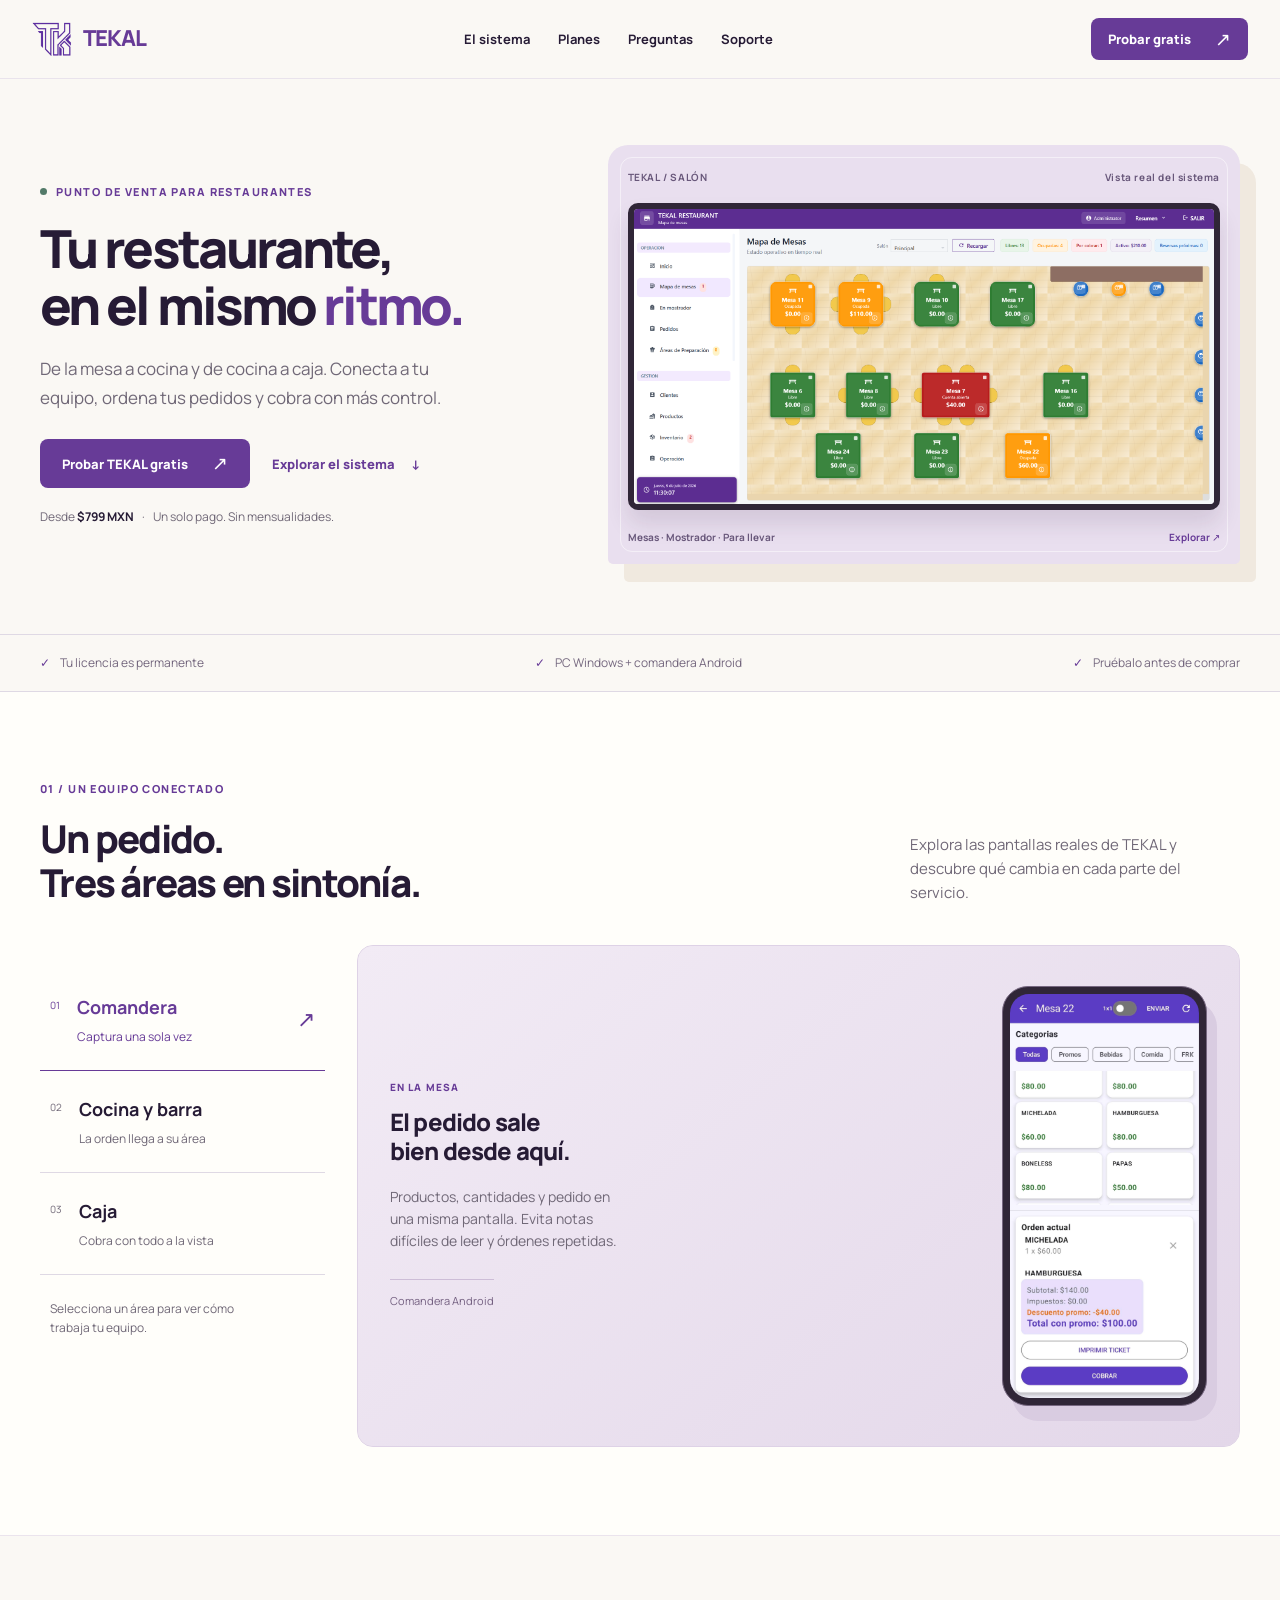
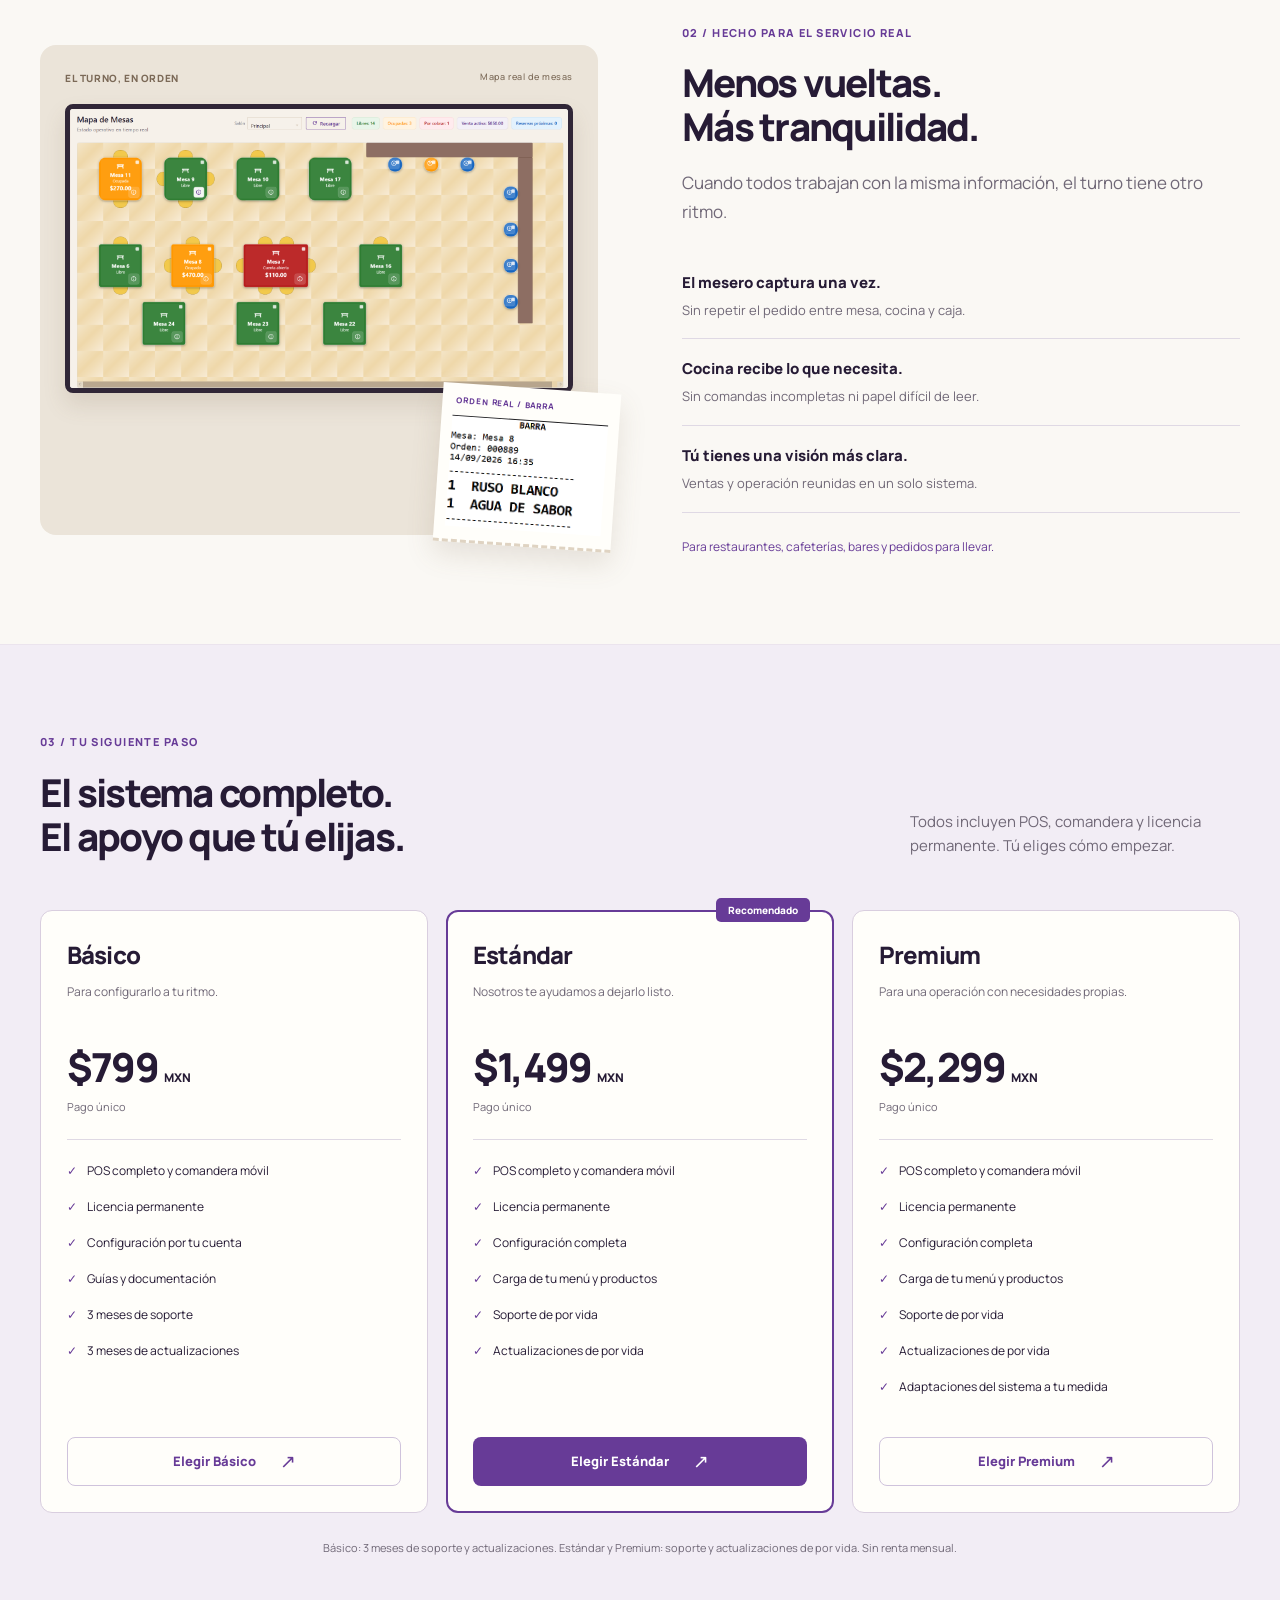
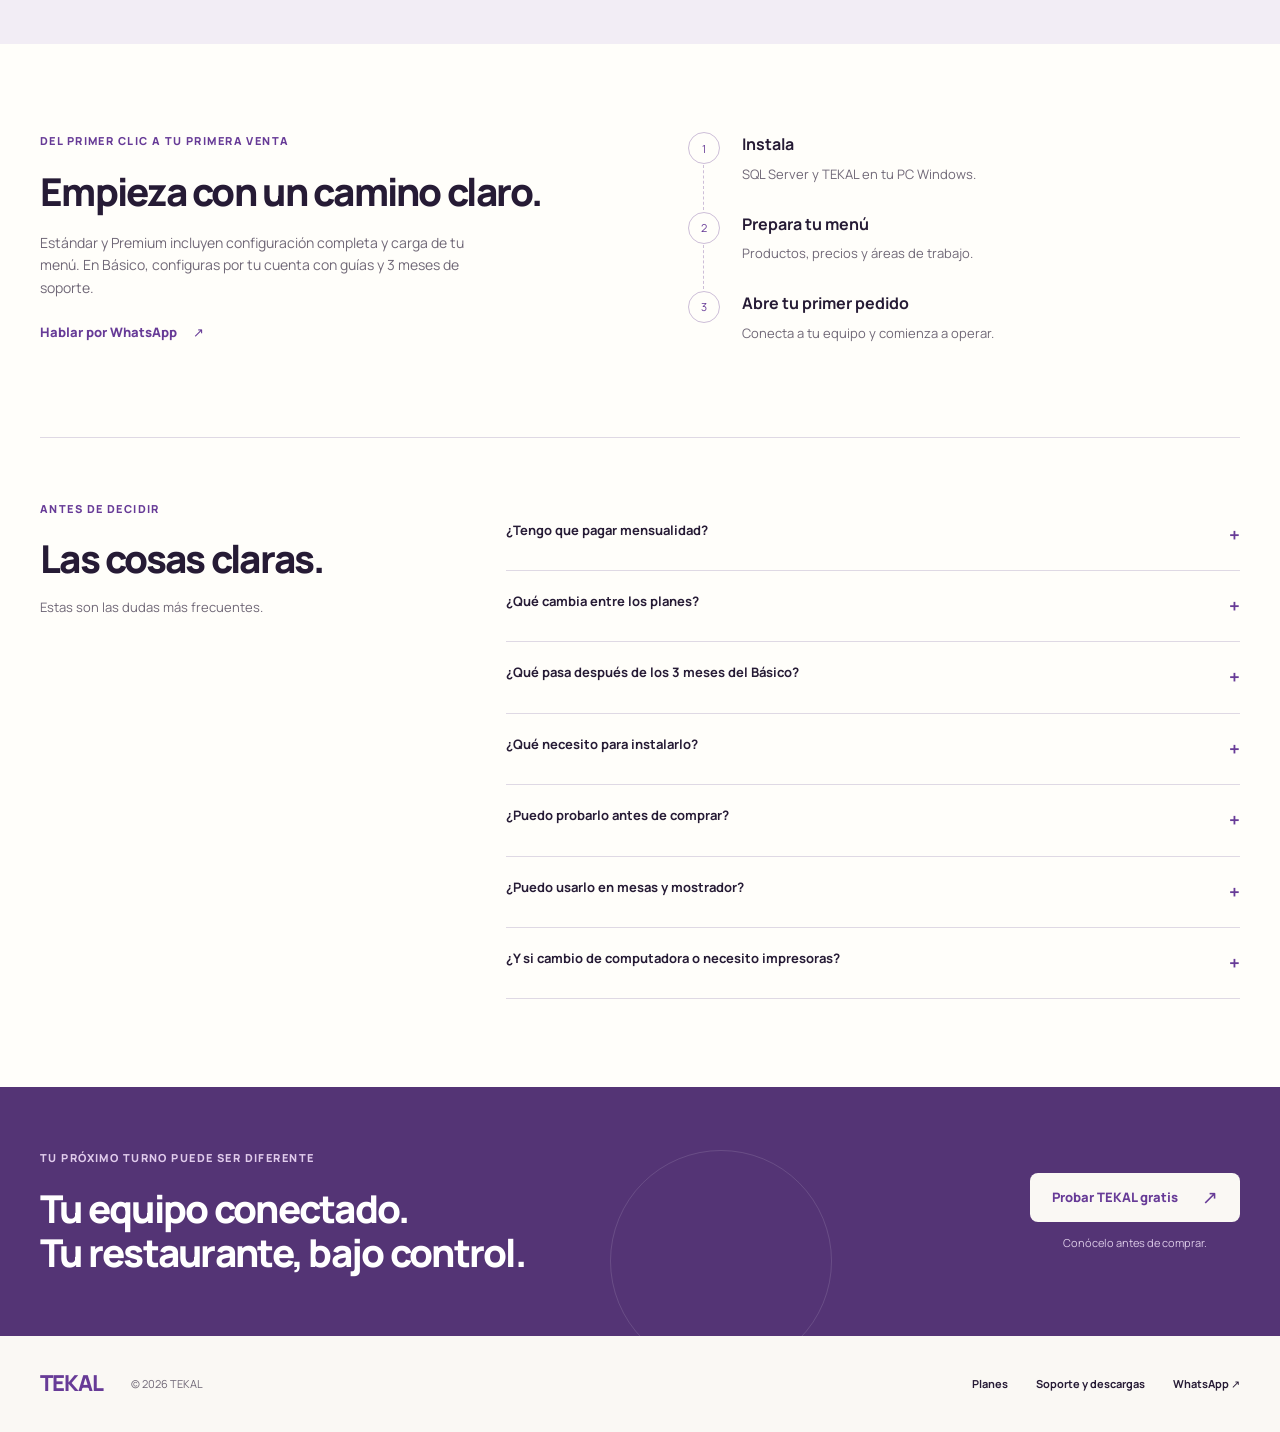
==== commit 270a982c: "Integrar capturas reales del turno" ====
--- a/index.html
+++ b/index.html
@@ -60,10 +60,10 @@
 
 <section class="restaurant-section section">
 <div class="wrap restaurant-layout">
-<div class="restaurant-scene" role="img" aria-label="Ilustración conceptual de un restaurante con barra, cocina y mesas conectadas a TEKAL">
-<div class="scene-header"><span>EL TURNO, EN ORDEN</span><small>Ilustración conceptual</small></div>
-<div class="floor-plan"><div class="kitchen-zone">COCINA <span>Comandas por área</span></div><div class="bar-zone">BARRA</div><div class="dining-tables"><div class="dining-table round"><i></i><span>Mesa 01</span></div><div class="dining-table"><i></i><span>Mesa 02</span></div><div class="dining-table"><i></i><span>Mesa 03</span></div><div class="dining-table round"><i></i><span>Mesa 04</span></div></div><div class="cash-zone"><span class="terminal">TEKAL</span><span>CAJA</span></div></div>
-<div class="order-slip"><span class="mini-label">COMANDA / EJEMPLO</span><strong>Mesa 02</strong><p>2 Hamburguesas<br>1 Bebida</p><span class="slip-status">Destino: cocina</span></div>
+<div class="restaurant-scene">
+<div class="scene-header"><span>EL TURNO, EN ORDEN</span><small>Mapa real de mesas</small></div>
+<figure class="map-shot"><img src="turno.png" width="1602" height="897" loading="lazy" decoding="async" alt="Mapa de mesas real de TEKAL con mesas libres, ocupadas y cuentas abiertas"></figure>
+<figure class="order-slip"><span class="mini-label">ORDEN REAL / BARRA</span><img src="orden.png" width="333" height="229" loading="lazy" decoding="async" alt="Orden impresa de TEKAL para barra"></figure>
 </div>
 <div class="restaurant-copy"><p class="eyebrow">02 / Hecho para el servicio real</p><h2>Menos vueltas.<br>Más tranquilidad.</h2><p class="lead">Cuando todos trabajan con la misma información, el turno tiene otro ritmo.</p>
 <dl class="benefit-rows"><div><dt>El mesero captura una vez.</dt><dd>Sin repetir el pedido entre mesa, cocina y caja.</dd></div><div><dt>Cocina recibe lo que necesita.</dt><dd>Sin comandas incompletas ni papel difícil de leer.</dd></div><div><dt>Tú tienes una visión más clara.</dt><dd>Ventas y operación reunidas en un solo sistema.</dd></div></dl>
--- a/landing.css
+++ b/landing.css
@@ -108,6 +108,11 @@
 .order-slip { position:absolute; right:-18px; bottom:-12px; width:185px; padding:22px; background:#fffefa; color:var(--ink); box-shadow:0 12px 28px #705b4226; transform:rotate(4deg); border-bottom:3px dashed #dfd3c2; }
 .order-slip strong { font-size:21px; }.order-slip p { margin:12px 0; padding-block:12px; border-block:1px dashed #d8cedd; font-size:12px; }
 .slip-status { color:var(--green); font-size:10px; font-weight:800; }
+.map-shot { margin:18px 0 0; overflow:hidden; border:5px solid #302637; border-radius:8px; background:#fff; box-shadow:0 12px 22px #705b4226; }
+.map-shot img { display:block; width:100%; height:auto; }
+.order-slip { width:178px; padding:11px 11px 13px; border:0; border-bottom:3px dashed #dfd3c2; }
+.order-slip .mini-label { display:block; margin:0 3px 8px; font-size:8px; }
+.order-slip img { display:block; width:100%; height:auto; }
 .pricing-section { background:#f2edf5; }
 .price-grid { display:grid; grid-template-columns:repeat(3,minmax(0,1fr)); gap:18px; padding-top:12px; }
 .price-card { position:relative; display:flex; flex-direction:column; padding:30px 26px 26px; border:1px solid #d9cedf; border-radius:12px; background:#fffefa; }
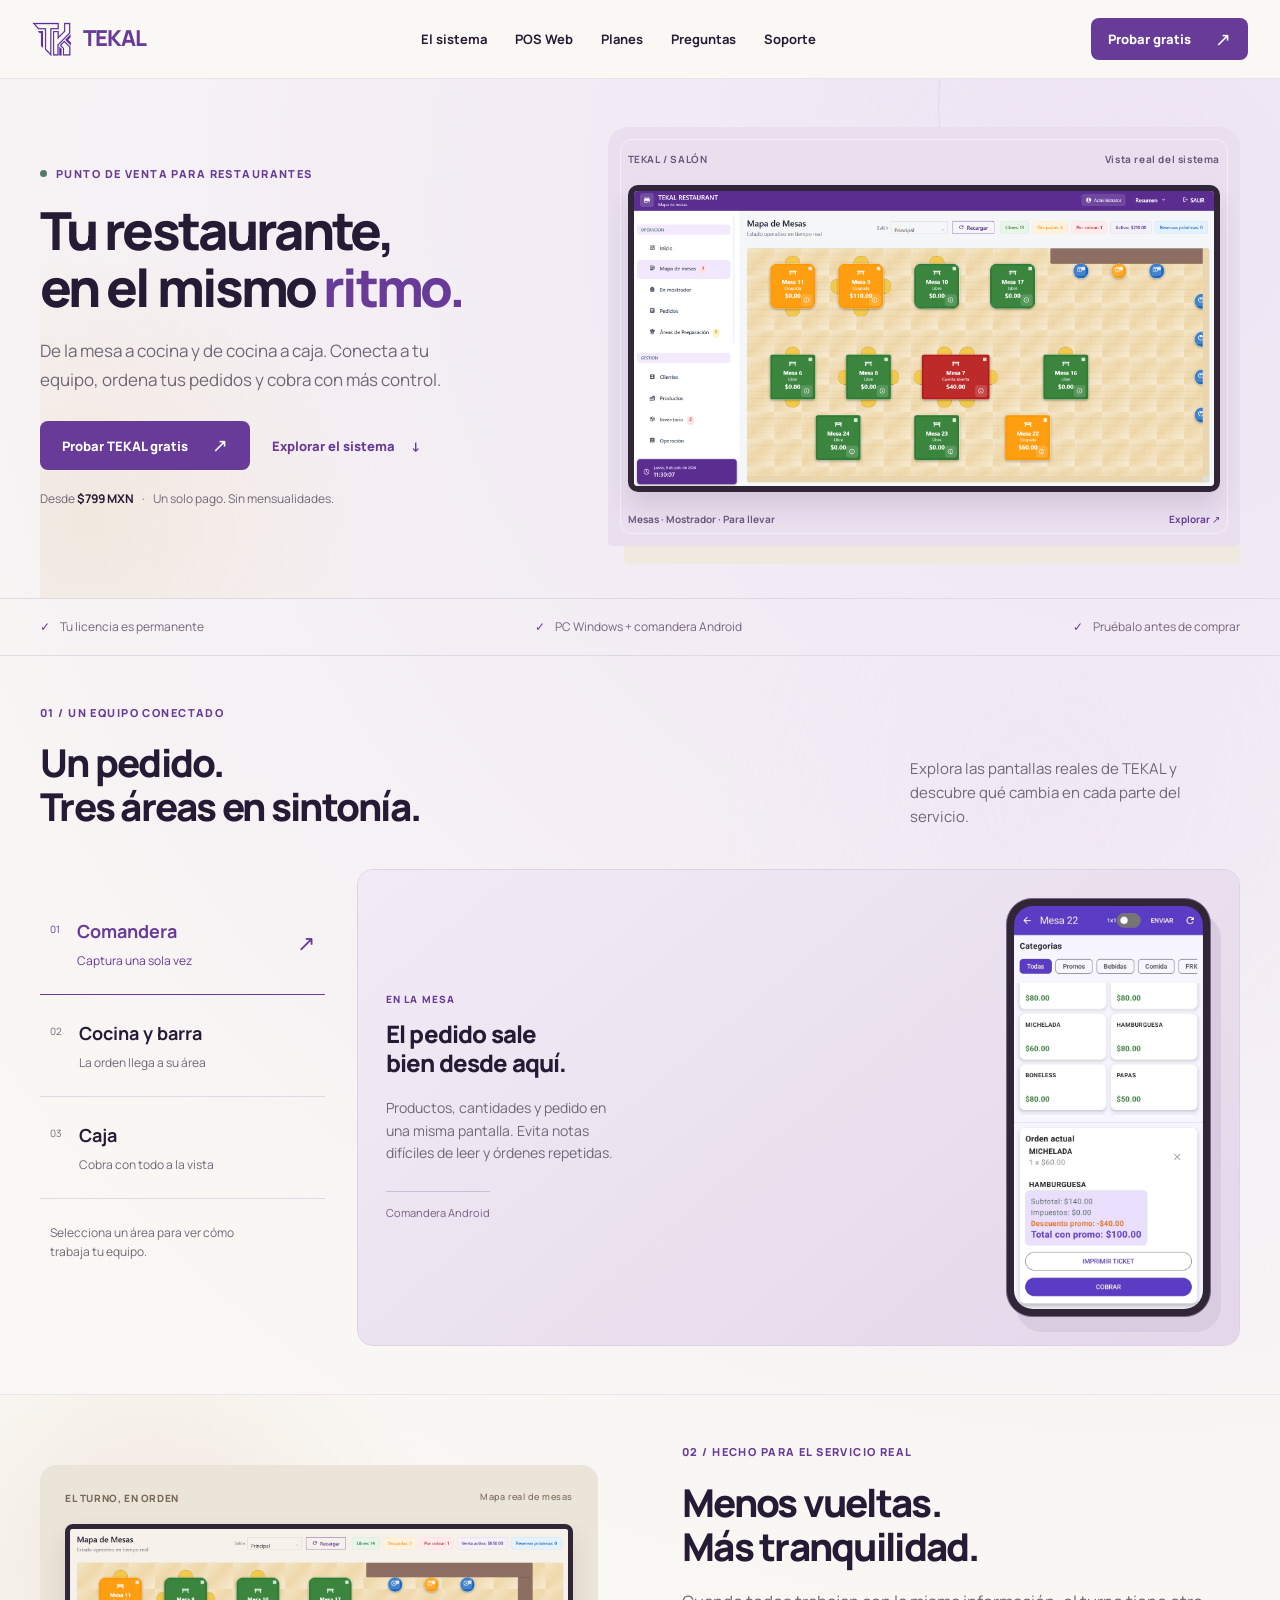
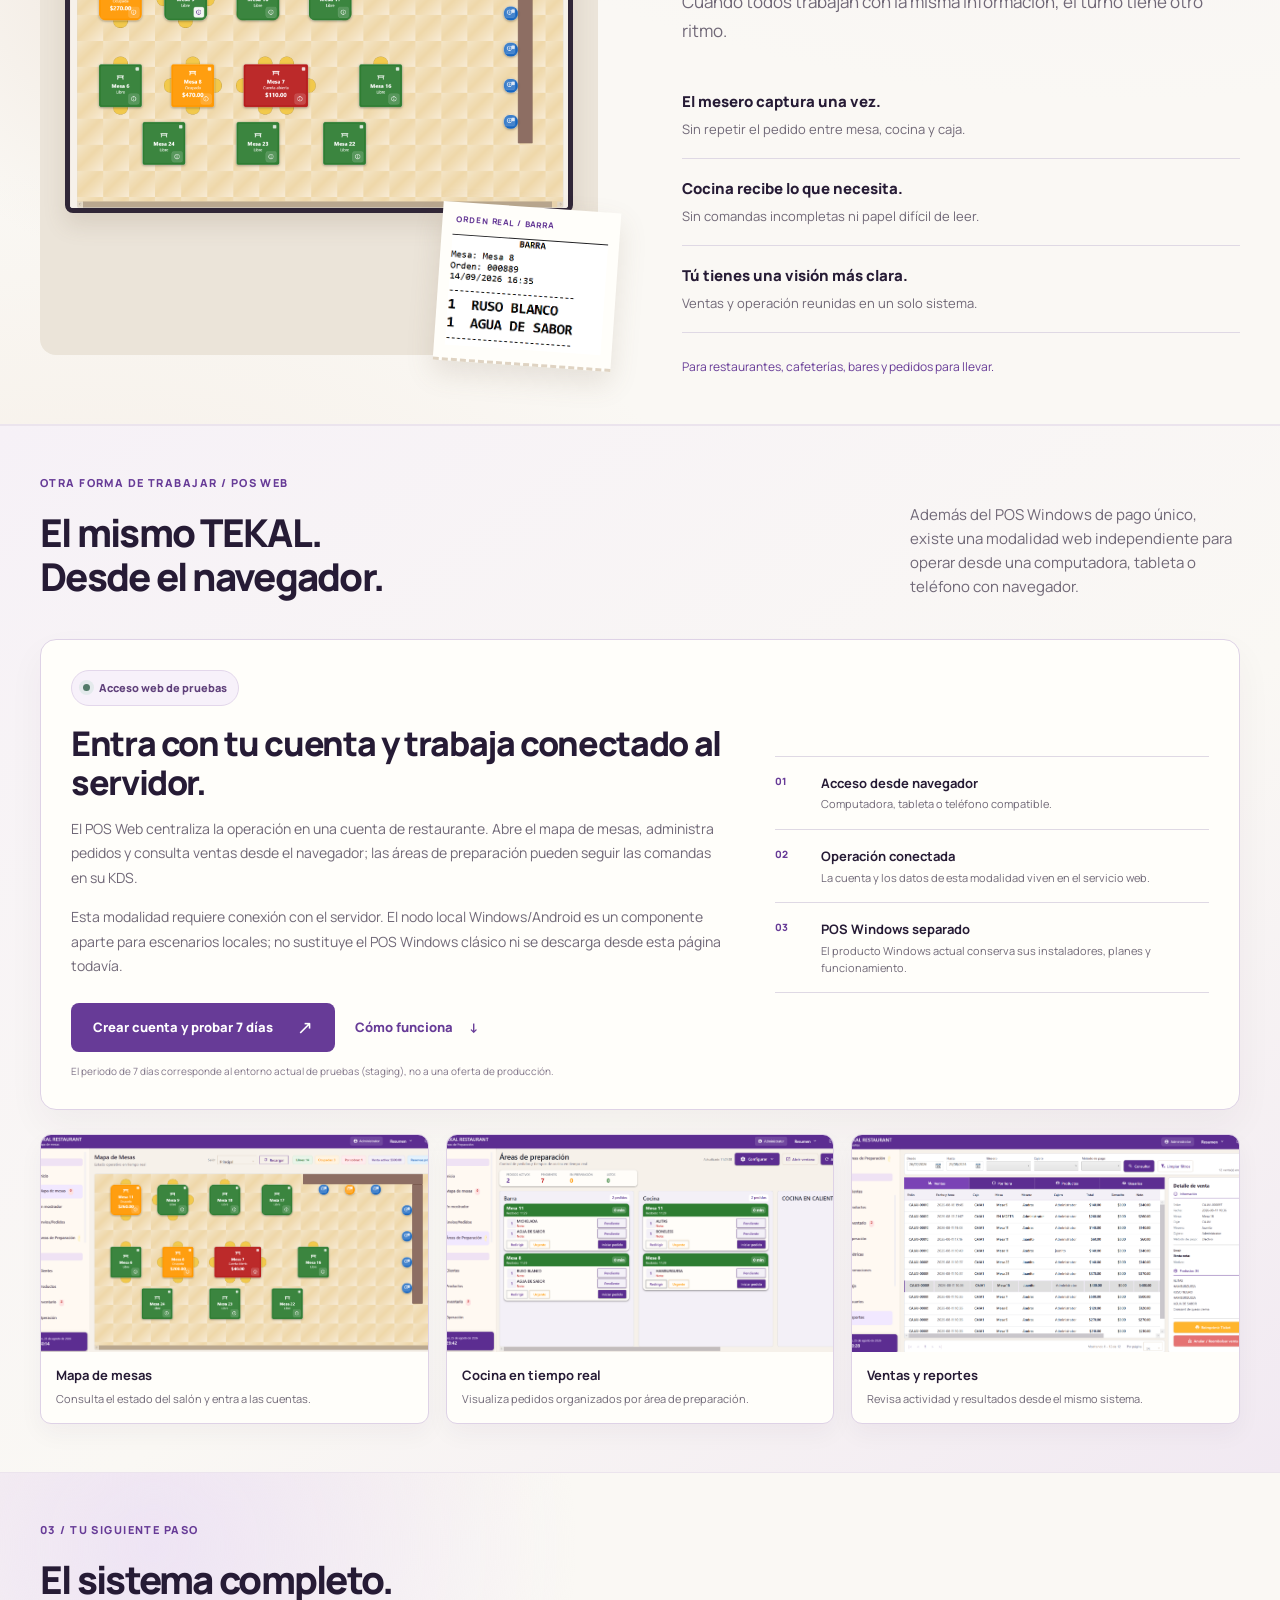
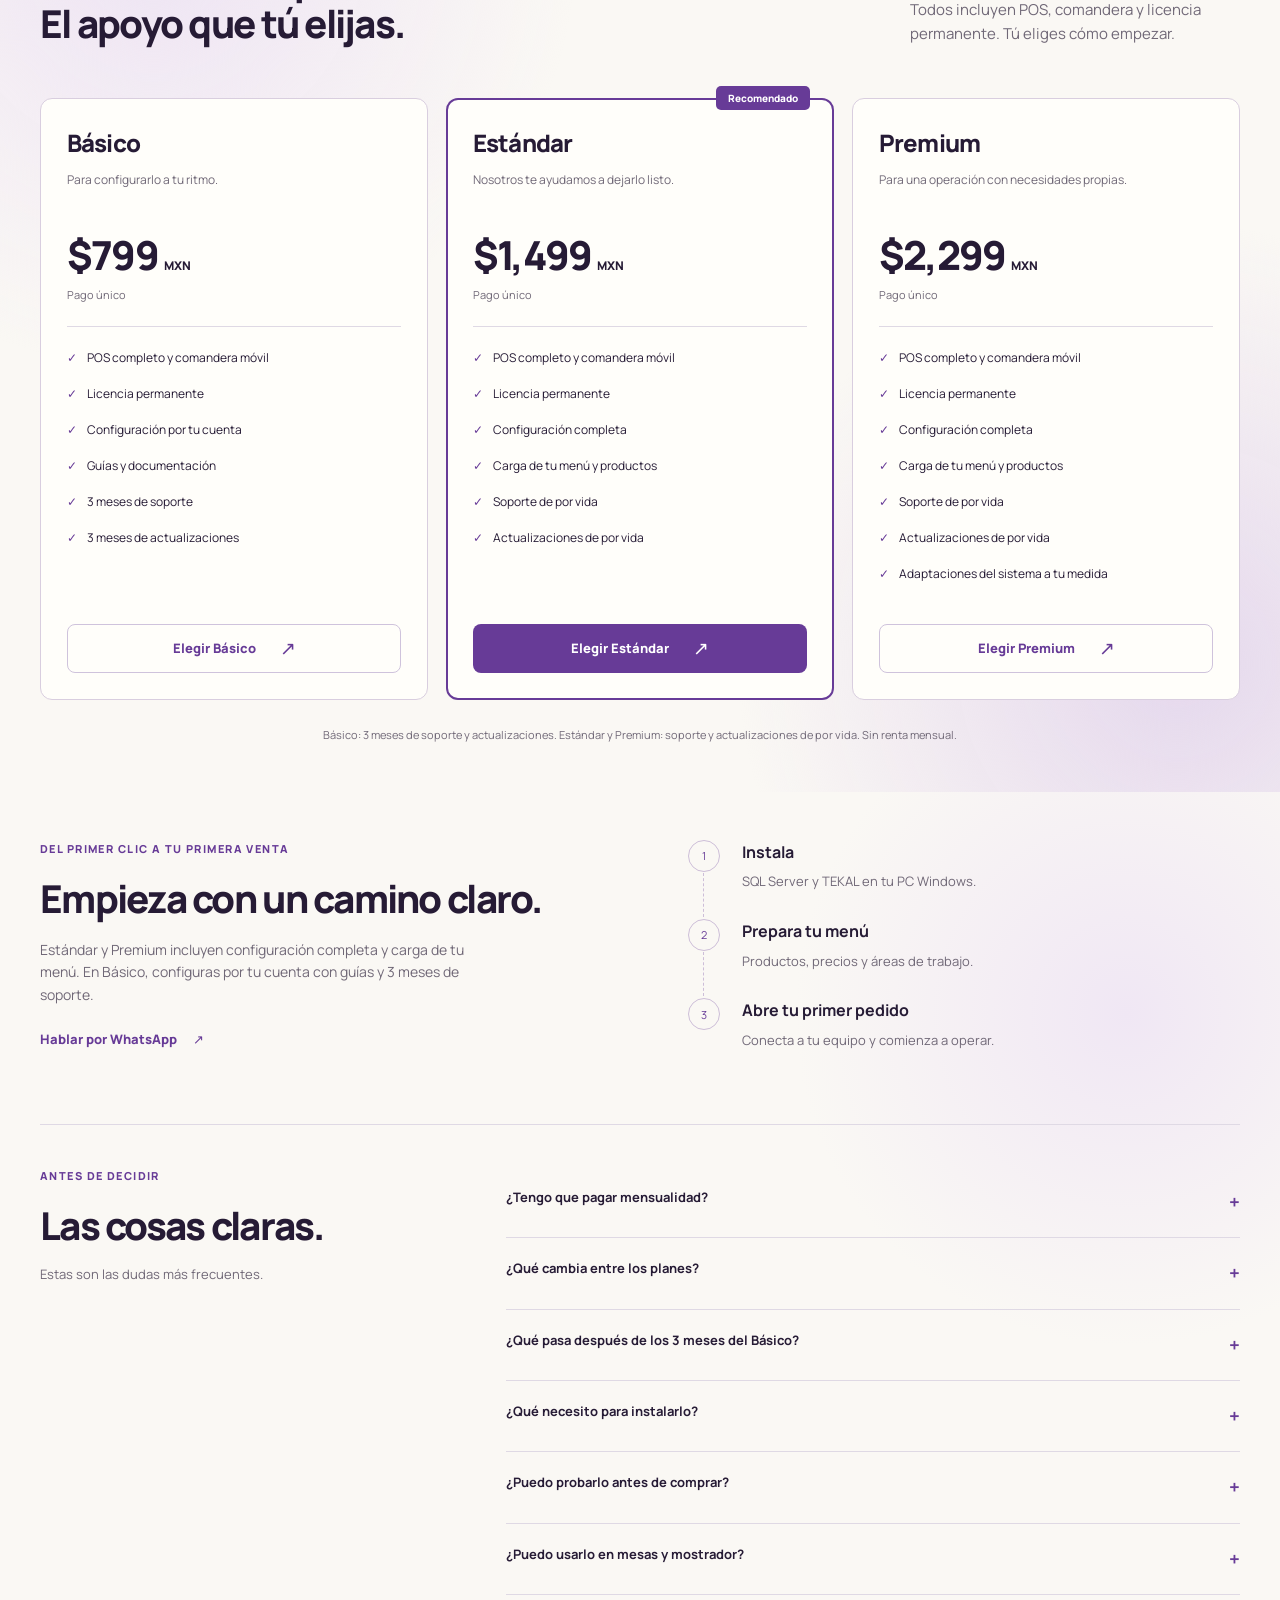
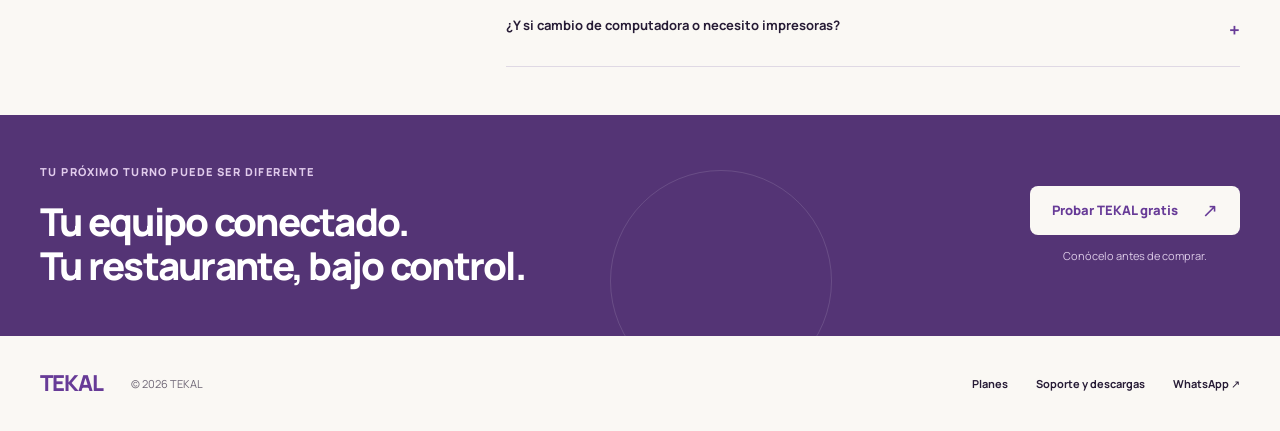
==== commit 69c0e0fe: "feat: presentar POS Web como producto independiente" ====
--- a/index.html
+++ b/index.html
@@ -16,7 +16,7 @@
 <body>
 <header class="site-header"><div class="header-inner">
 <a href="#inicio" class="brand" aria-label="TEKAL inicio"><img src="LOGO.png" width="44" height="38" alt=""><span>TEKAL</span></a>
-<nav aria-label="Principal"><a href="#funciona">El sistema</a><a href="#planes">Planes</a><a href="#preguntas">Preguntas</a><a href="descargas.html">Soporte</a></nav>
+<nav aria-label="Principal"><a href="#funciona">El sistema</a><a href="#pos-web">POS Web</a><a href="#planes">Planes</a><a href="#preguntas">Preguntas</a><a href="descargas.html">Soporte</a></nav>
 <a class="button primary small" href="descargas.html#probar">Probar gratis <span aria-hidden="true">↗</span></a>
 </div></header>
 <main id="inicio">
@@ -70,6 +70,20 @@
 <p class="audience-line">Para restaurantes, cafeterías, bares y pedidos para llevar.</p></div>
 </div></section>
 
+<section id="pos-web" class="web-pos-section section">
+<div class="wrap">
+<div class="section-heading"><div><p class="eyebrow">OTRA FORMA DE TRABAJAR / POS WEB</p><h2>El mismo TEKAL.<br>Desde el navegador.</h2></div><p>Además del POS Windows de pago único, existe una modalidad web independiente para operar desde una computadora, tableta o teléfono con navegador.</p></div>
+<div class="web-pos-intro">
+<div class="web-pos-copy"><span class="web-pos-badge"><span class="status-dot"></span> Acceso web de pruebas</span><h3>Entra con tu cuenta y trabaja conectado al servidor.</h3><p>El POS Web centraliza la operación en una cuenta de restaurante. Abre el mapa de mesas, administra pedidos y consulta ventas desde el navegador; las áreas de preparación pueden seguir las comandas en su KDS.</p><p>Esta modalidad requiere conexión con el servidor. El nodo local Windows/Android es un componente aparte para escenarios locales; no sustituye el POS Windows clásico ni se descarga desde esta página todavía.</p><div class="web-pos-actions"><a class="button primary" href="https://staging.tekalpos.com/login?returnTo=%2F" target="_blank" rel="noopener">Crear cuenta y probar 7 días <span aria-hidden="true">↗</span></a><a class="text-link" href="descargas.html#pos-web">Cómo funciona <span aria-hidden="true">↓</span></a></div><small class="web-pos-note">El periodo de 7 días corresponde al entorno actual de pruebas (staging), no a una oferta de producción.</small></div>
+<div class="web-pos-facts" aria-label="Características del POS Web"><div><span>01</span><strong>Acceso desde navegador</strong><p>Computadora, tableta o teléfono compatible.</p></div><div><span>02</span><strong>Operación conectada</strong><p>La cuenta y los datos de esta modalidad viven en el servicio web.</p></div><div><span>03</span><strong>POS Windows separado</strong><p>El producto Windows actual conserva sus instaladores, planes y funcionamiento.</p></div></div>
+</div>
+<div class="web-pos-gallery" aria-label="Pantallas reales del POS Web">
+<figure><img src="imagens/3.png" width="1920" height="1080" loading="lazy" decoding="async" alt="POS Web TEKAL: mapa de mesas y estado de las cuentas"><figcaption><strong>Mapa de mesas</strong><span>Consulta el estado del salón y entra a las cuentas.</span></figcaption></figure>
+<figure><img src="imagens/2.png" width="1920" height="1080" loading="lazy" decoding="async" alt="POS Web TEKAL: KDS para pedidos de cocina y áreas de preparación"><figcaption><strong>Cocina en tiempo real</strong><span>Visualiza pedidos organizados por área de preparación.</span></figcaption></figure>
+<figure><img src="imagens/1.png" width="1920" height="1080" loading="lazy" decoding="async" alt="POS Web TEKAL: reportes de ventas y operación"><figcaption><strong>Ventas y reportes</strong><span>Revisa actividad y resultados desde el mismo sistema.</span></figcaption></figure>
+</div>
+</div></section>
+
 <section id="planes" class="pricing-section section"><div class="wrap">
 <div class="section-heading"><div><p class="eyebrow">03 / Tu siguiente paso</p><h2>El sistema completo.<br>El apoyo que tú elijas.</h2></div><p>Todos incluyen POS, comandera y licencia permanente. Tú eliges cómo empezar.</p></div>
 <div class="price-grid"><article class="price-card "><h3>Básico</h3><p class="plan-description">Para configurarlo a tu ritmo.</p><p class="price">$799 <small>MXN</small></p><span class="payment-note">Pago único</span><ul><li>POS completo y comandera móvil</li><li>Licencia permanente</li><li>Configuración por tu cuenta</li><li>Guías y documentación</li><li>3 meses de soporte</li><li>3 meses de actualizaciones</li></ul><a class="button secondary" href="https://wa.me/524641163543?text=Hola,%20quiero%20informacion%20del%20plan%20Basico%20de%20TEKAL" target="_blank" rel="noopener" aria-label="Consultar plan Básico">Elegir Básico<span aria-hidden="true">↗</span></a></article>
--- a/landing.css
+++ b/landing.css
@@ -5,7 +5,7 @@
   font-synthesis:none; line-height:1.6;
 }
 * { box-sizing:border-box; }
-body { margin:0; }
+body { margin:0; background:radial-gradient(circle at 88% 4%,#eee4f5 0,transparent 29%),radial-gradient(circle at 7% 48%,#f3e9df 0,transparent 25%),#faf8f4; }
 [hidden] { display:none!important; }
 img { display:block; max-width:100%; height:auto; }
 figure,p,h1,h2,h3,dl,dd { margin:0; }
@@ -15,7 +15,7 @@
 :focus-visible { outline:3px solid #9774b7; outline-offset:5px; }
 section[id],div[id],main[id] { scroll-margin-top:100px; }
 .wrap { width:min(1200px,calc(100% - 80px)); margin-inline:auto; }
-.section { padding-block:88px; }
+.section { padding-block:48px; }
 .eyebrow { display:flex; align-items:center; gap:9px; margin-bottom:20px; font-size:11px; font-weight:800; letter-spacing:.13em; text-transform:uppercase; color:var(--purple); }
 h1,h2,h3 { font-weight:800; }
 h1 { font-size:clamp(38px,4.1vw,60px); line-height:1.07; letter-spacing:-.055em; }
@@ -38,7 +38,9 @@
 .brand img { width:40px; height:35px; object-fit:contain; }
 nav { display:flex; gap:28px; font-size:13px; font-weight:700; }
 nav a:hover { color:var(--purple); }
-.hero { display:grid; grid-template-columns:.9fr 1.1fr; gap:50px; align-items:center; padding-block:66px 70px; }
+.hero { position:relative; display:grid; grid-template-columns:.9fr 1.1fr; gap:50px; align-items:center; padding-block:48px 52px; overflow:hidden; background:radial-gradient(circle at 92% 30%,#eee5f4 0,transparent 29%),radial-gradient(circle at 4% 85%,#f1e8df 0,transparent 24%); }
+.hero::before { content:""; position:absolute; width:470px; height:470px; right:-170px; top:-210px; border:1px solid #d9cce4; border-radius:50%; opacity:.6; pointer-events:none; }
+.hero>* { position:relative; z-index:1; }
 .hero-copy .lead { margin-top:22px; max-width:450px; }
 .hero-actions { display:flex; align-items:center; flex-wrap:wrap; gap:22px; margin:27px 0 19px; }
 .hero-price { color:var(--muted); font-size:12px; }
@@ -55,7 +57,7 @@
 .assurance { border-block:1px solid var(--line); }
 .assurance-inner { display:flex; justify-content:space-between; padding-block:18px; gap:20px; color:#74677e; font-size:12px; }
 .assurance-inner span::before { content:"✓"; margin-right:10px; color:var(--purple); }
-.product-section { background:#fffefa; }
+.product-section { background:radial-gradient(circle at 82% 18%,#f0e8f4 0,transparent 27%),transparent; }
 .section-heading { display:flex; justify-content:space-between; align-items:flex-end; gap:40px; margin-bottom:40px; }
 .section-heading>p { max-width:330px; font-size:15px; color:var(--muted); }
 .product-explorer { display:grid; grid-template-columns:285px minmax(0,1fr); gap:32px; align-items:start; }
@@ -72,7 +74,7 @@
 [role=tab][aria-selected=true] .tab-arrow { opacity:1; }
 .explorer-note { margin:24px 10px; font-size:12px; color:var(--muted); max-width:210px; }
 .explorer-panels { background:#eee7f1; border:1px solid #ded2e6; border-radius:16px; overflow:hidden; }
-.demo-panel { min-height:500px; padding:32px; animation:panel-enter .3s ease both; }
+.demo-panel { min-height:460px; padding:28px; animation:panel-enter .3s ease both; }
 .phone-panel { display:grid; grid-template-columns:1fr 205px; align-items:center; gap:32px; background:linear-gradient(140deg,#f2ebf5,#e3d7e9); }
 .panel-copy p { margin-top:20px; max-width:240px; font-size:14px; color:var(--muted); }
 .mini-label { display:block; font-size:10px; letter-spacing:.11em; font-weight:800; color:var(--purple); margin-bottom:13px; }
@@ -82,7 +84,7 @@
 .screen-caption { margin-bottom:30px; }
 .screen-caption p { color:var(--muted); font-size:14px; margin-top:10px; }
 .wide-screen { border:5px solid #302637; border-radius:10px; overflow:hidden; box-shadow:0 15px 25px #30263720; }
-.restaurant-section { background:var(--paper); border-block:1px solid #ebe4ed; }
+.restaurant-section { background:radial-gradient(circle at 12% 28%,#f1e8df 0,transparent 24%),transparent; border-block:1px solid #ebe4ed; }
 .restaurant-layout { display:grid; grid-template-columns:1fr 1fr; gap:84px; align-items:center; }
 .restaurant-copy .lead { margin-top:20px; }
 .benefit-rows { margin-top:26px; }
@@ -113,7 +115,7 @@
 .order-slip { width:178px; padding:11px 11px 13px; border:0; border-bottom:3px dashed #dfd3c2; }
 .order-slip .mini-label { display:block; margin:0 3px 8px; font-size:8px; }
 .order-slip img { display:block; width:100%; height:auto; }
-.pricing-section { background:#f2edf5; }
+.pricing-section { background:radial-gradient(circle at 12% 8%,#eee4f4 0,transparent 30%),radial-gradient(circle at 92% 86%,#e5d8ed 0,transparent 31%),transparent; }
 .price-grid { display:grid; grid-template-columns:repeat(3,minmax(0,1fr)); gap:18px; padding-top:12px; }
 .price-card { position:relative; display:flex; flex-direction:column; padding:30px 26px 26px; border:1px solid #d9cedf; border-radius:12px; background:#fffefa; }
 .price-card.featured { border:2px solid var(--purple); padding:29px 25px 25px; }
@@ -126,15 +128,15 @@
 .price-card li::before { content:"✓"; color:var(--purple); font-weight:800; flex:none; }
 .price-card .button { margin-top:auto; }
 .plan-terms { text-align:center; max-width:720px; margin:26px auto 0; color:var(--muted); font-size:11px; }
-.help-section { background:#fffefa; }
-.onboarding { display:grid; grid-template-columns:1fr 1fr; gap:95px; padding-bottom:66px; border-bottom:1px solid var(--line); }
+.help-section { background:radial-gradient(circle at 88% 24%,#f0e7f4 0,transparent 25%),transparent; }
+.onboarding { display:grid; grid-template-columns:1fr 1fr; gap:95px; padding-bottom:46px; border-bottom:1px solid var(--line); }
 .onboarding p:not(.eyebrow) { margin:18px 0 20px; max-width:440px; font-size:14px; color:var(--muted); }
 .onboarding ol { margin:0; padding:0; list-style:none; counter-reset:steps; }
 .onboarding li { position:relative; padding:0 0 27px 54px; counter-increment:steps; }
 .onboarding li::before { content:counter(steps); position:absolute; left:0; top:0; width:30px; height:30px; border:1px solid #cdbed8; border-radius:50%; color:var(--purple); display:grid; place-items:center; font-size:11px; }
 .onboarding li:not(:last-child)::after { content:""; position:absolute; left:15px; top:33px; height:calc(100% - 35px); border-left:1px dashed #cdbed8; }
 .onboarding strong,.onboarding li span { display:block; }.onboarding li span { margin-top:6px; font-size:13px; color:var(--muted); }
-.faq-layout { padding-top:62px; display:grid; grid-template-columns:.7fr 1.3fr; gap:70px; }
+.faq-layout { padding-top:42px; display:grid; grid-template-columns:.7fr 1.3fr; gap:70px; }
 .faq-layout>div>p:not(.eyebrow) { margin-top:16px; font-size:13px; color:var(--muted); }
 details { border-bottom:1px solid var(--line); }
 summary { display:flex; justify-content:space-between; gap:16px; padding:20px 0; list-style:none; cursor:pointer; font-weight:700; font-size:13px; }
@@ -144,7 +146,7 @@
 details p { padding-bottom:22px; color:var(--muted); font-size:13px; line-height:1.8; }
 .closing { position:relative; overflow:hidden; background:#543475; color:#fff; }
 .closing::after { content:""; position:absolute; width:220px; height:220px; border:1px solid #ffffff20; border-radius:50%; right:35%; top:25%; pointer-events:none; }
-.closing-inner { position:relative; z-index:1; display:flex; align-items:center; justify-content:space-between; gap:40px; padding-block:62px; }
+.closing-inner { position:relative; z-index:1; display:flex; align-items:center; justify-content:space-between; gap:40px; padding-block:48px; }
 .closing .eyebrow { color:#e1ccec; }.closing h2 { font-size:clamp(27px,3vw,40px); }
 .closing-inner>div>p:not(.eyebrow) { color:#dccbe7; font-size:11px; margin-top:12px; text-align:center; }
 .footer { display:flex; align-items:center; gap:28px; padding-block:30px; }
@@ -158,7 +160,7 @@
 }
 @media (max-width:760px) {
   .header-inner { width:calc(100% - 32px); height:67px; }.header-inner nav { display:none; }.brand { font-size:19px; }
-  .wrap { width:calc(100% - 36px); }.section { padding-block:54px; }
+  .wrap { width:calc(100% - 36px); }.section { padding-block:42px; }
   .hero { grid-template-columns:1fr; padding-block:36px 44px; gap:36px; }.hero-copy { max-width:520px; }
   h1 { font-size:44px; }.hero-copy .lead { font-size:15px; margin-top:17px; }.hero-actions { margin-top:22px; }
   .hero-product { box-shadow:8px 9px 0 #f0e9df; margin-right:8px; }
@@ -170,13 +172,36 @@
   .demo-panel { min-height:380px; padding:20px; }.phone-panel { grid-template-columns:1fr 145px; gap:16px; }
   .panel-copy h3 { font-size:23px; }.panel-copy p { font-size:12px; margin-top:14px; }.mini-label { font-size:9px; }
   .phone { padding:5px; border-radius:21px; box-shadow:6px 8px 0 #d9cce1; }.phone img { border-radius:16px; }
-  .restaurant-layout { grid-template-columns:1fr; gap:50px; }.restaurant-scene { min-height:450px; margin-right:10px; padding:18px; }
+  .restaurant-layout { grid-template-columns:1fr; gap:34px; }.restaurant-scene { min-height:450px; margin-right:10px; padding:18px; }
   .order-slip { right:-10px; }.floor-plan { height:350px; }.restaurant-copy { max-width:520px; }
   .price-grid { grid-template-columns:1fr; gap:27px; }.plan-description { min-height:0; }.price-card li { min-height:32px; }
   .price-card { padding:25px; }.price-card.featured { padding:24px; }.price-card ul { padding-bottom:14px; }
-  .onboarding,.faq-layout { grid-template-columns:1fr; gap:32px; }.onboarding { padding-bottom:34px; }.faq-layout { padding-top:42px; }
+  .onboarding,.faq-layout { grid-template-columns:1fr; gap:26px; }.onboarding { padding-bottom:34px; }.faq-layout { padding-top:34px; }
   .closing-inner { flex-direction:column; align-items:flex-start; gap:28px; padding-block:43px; }.closing-inner>div>p:not(.eyebrow) { text-align:left; }
   .footer { flex-wrap:wrap; gap:18px; }.footer nav { width:100%; margin:0; gap:20px; }
 }
 @media (max-width:380px) { h1 { font-size:38px; }.hero-actions { align-items:flex-start; flex-direction:column; }.phone-panel { grid-template-columns:1fr 125px; gap:12px; }.panel-copy h3 { font-size:20px; }.platform-label { margin-top:14px; } }
 @media (prefers-reduced-motion:reduce) { *,*::before,*::after { animation:none!important; transition:none!important; } }
+
+/* POS Web: producto distinto, con la misma identidad editorial de TEKAL. */
+.web-pos-section { background:linear-gradient(145deg,#f6f1f7 0%,#faf8f4 58%,#f1e9f2 100%); border-block:1px solid #ebe4ed; }
+.web-pos-intro { display:grid; grid-template-columns:minmax(0,1.2fr) minmax(280px,.8fr); gap:54px; align-items:center; padding:30px; border:1px solid #ded2e6; border-radius:16px; background:#fffefa; box-shadow:0 16px 36px #3621440c; }
+.web-pos-copy h3 { max-width:650px; margin-top:18px; font-size:clamp(23px,3vw,34px); line-height:1.15; letter-spacing:-.04em; }
+.web-pos-copy>p { max-width:670px; margin-top:15px; color:var(--muted); font-size:14px; line-height:1.75; }
+.web-pos-badge { display:inline-flex; align-items:center; gap:9px; padding:8px 11px; border:1px solid #e3d7eb; border-radius:999px; background:#f7f1fa; color:#60417b; font-size:11px; font-weight:800; }
+.web-pos-badge .status-dot { box-shadow:0 0 0 4px #6cba8c22; }
+.web-pos-actions { display:flex; align-items:center; flex-wrap:wrap; gap:20px; margin-top:24px; }
+.web-pos-note { display:block; margin-top:12px; color:#82768a; font-size:10px; line-height:1.5; }
+.web-pos-facts { display:grid; gap:0; border-top:1px solid var(--line); }
+.web-pos-facts>div { display:grid; grid-template-columns:34px 1fr; gap:3px 12px; padding:16px 0; border-bottom:1px solid var(--line); }
+.web-pos-facts>div>span { grid-row:1 / span 2; color:var(--purple); font-size:10px; font-weight:800; }
+.web-pos-facts strong { font-size:13px; }
+.web-pos-facts p { color:var(--muted); font-size:11px; line-height:1.5; }
+.web-pos-gallery { display:grid; grid-template-columns:repeat(3,minmax(0,1fr)); gap:17px; margin-top:24px; }
+.web-pos-gallery figure { overflow:hidden; border:1px solid #ded2e6; border-radius:11px; background:#fffefa; box-shadow:0 10px 24px #3621440b; }
+.web-pos-gallery img { display:block; width:100%; aspect-ratio:16 / 9; object-fit:cover; object-position:top center; background:#eee9f1; }
+.web-pos-gallery figcaption { display:grid; gap:5px; padding:13px 15px 15px; }
+.web-pos-gallery figcaption strong { font-size:13px; }
+.web-pos-gallery figcaption span { color:var(--muted); font-size:11px; line-height:1.5; }
+@media (max-width:850px) { .web-pos-intro { grid-template-columns:1fr; gap:24px; padding:23px; }.web-pos-gallery { gap:12px; } }
+@media (max-width:620px) { .web-pos-gallery { grid-template-columns:1fr; }.web-pos-gallery figure { display:grid; grid-template-columns:1fr; }.web-pos-gallery img { aspect-ratio:16 / 9; }.web-pos-actions { align-items:flex-start; flex-direction:column; gap:14px; }.web-pos-intro { padding:18px; } }
